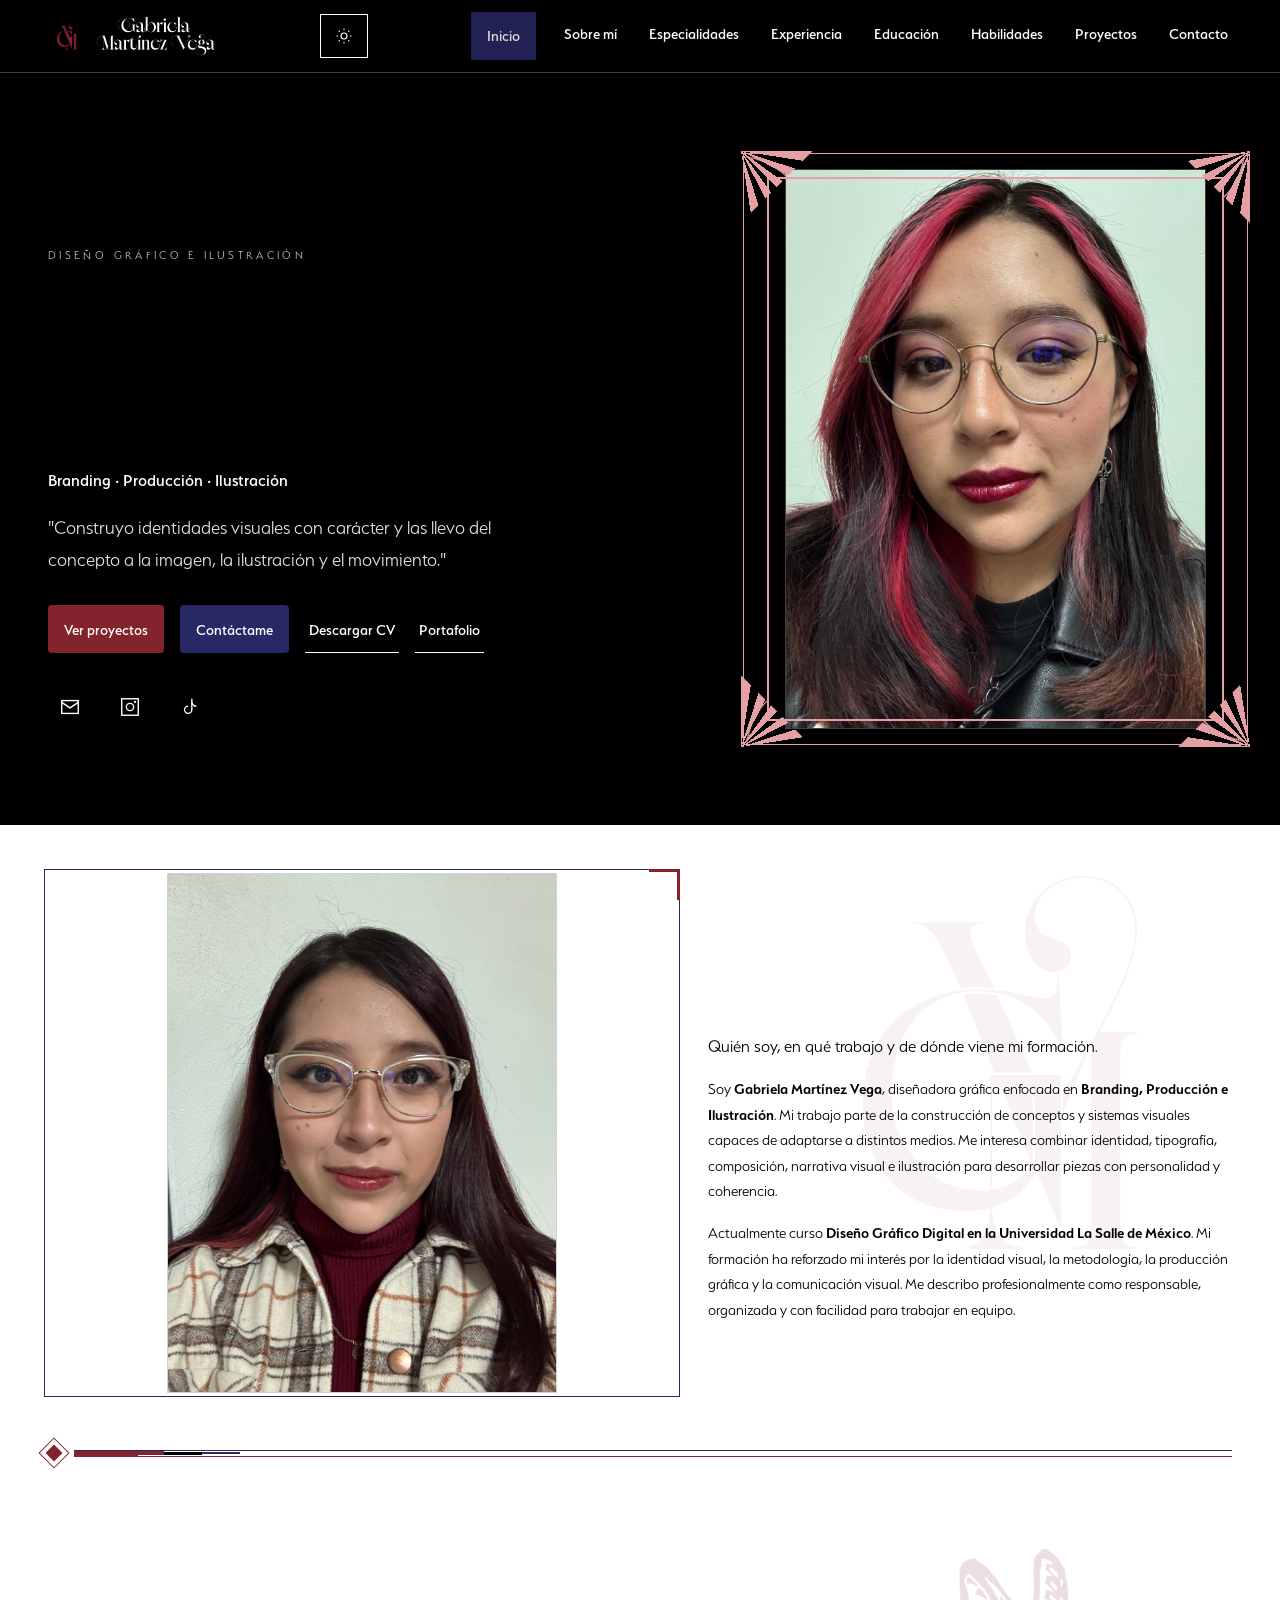
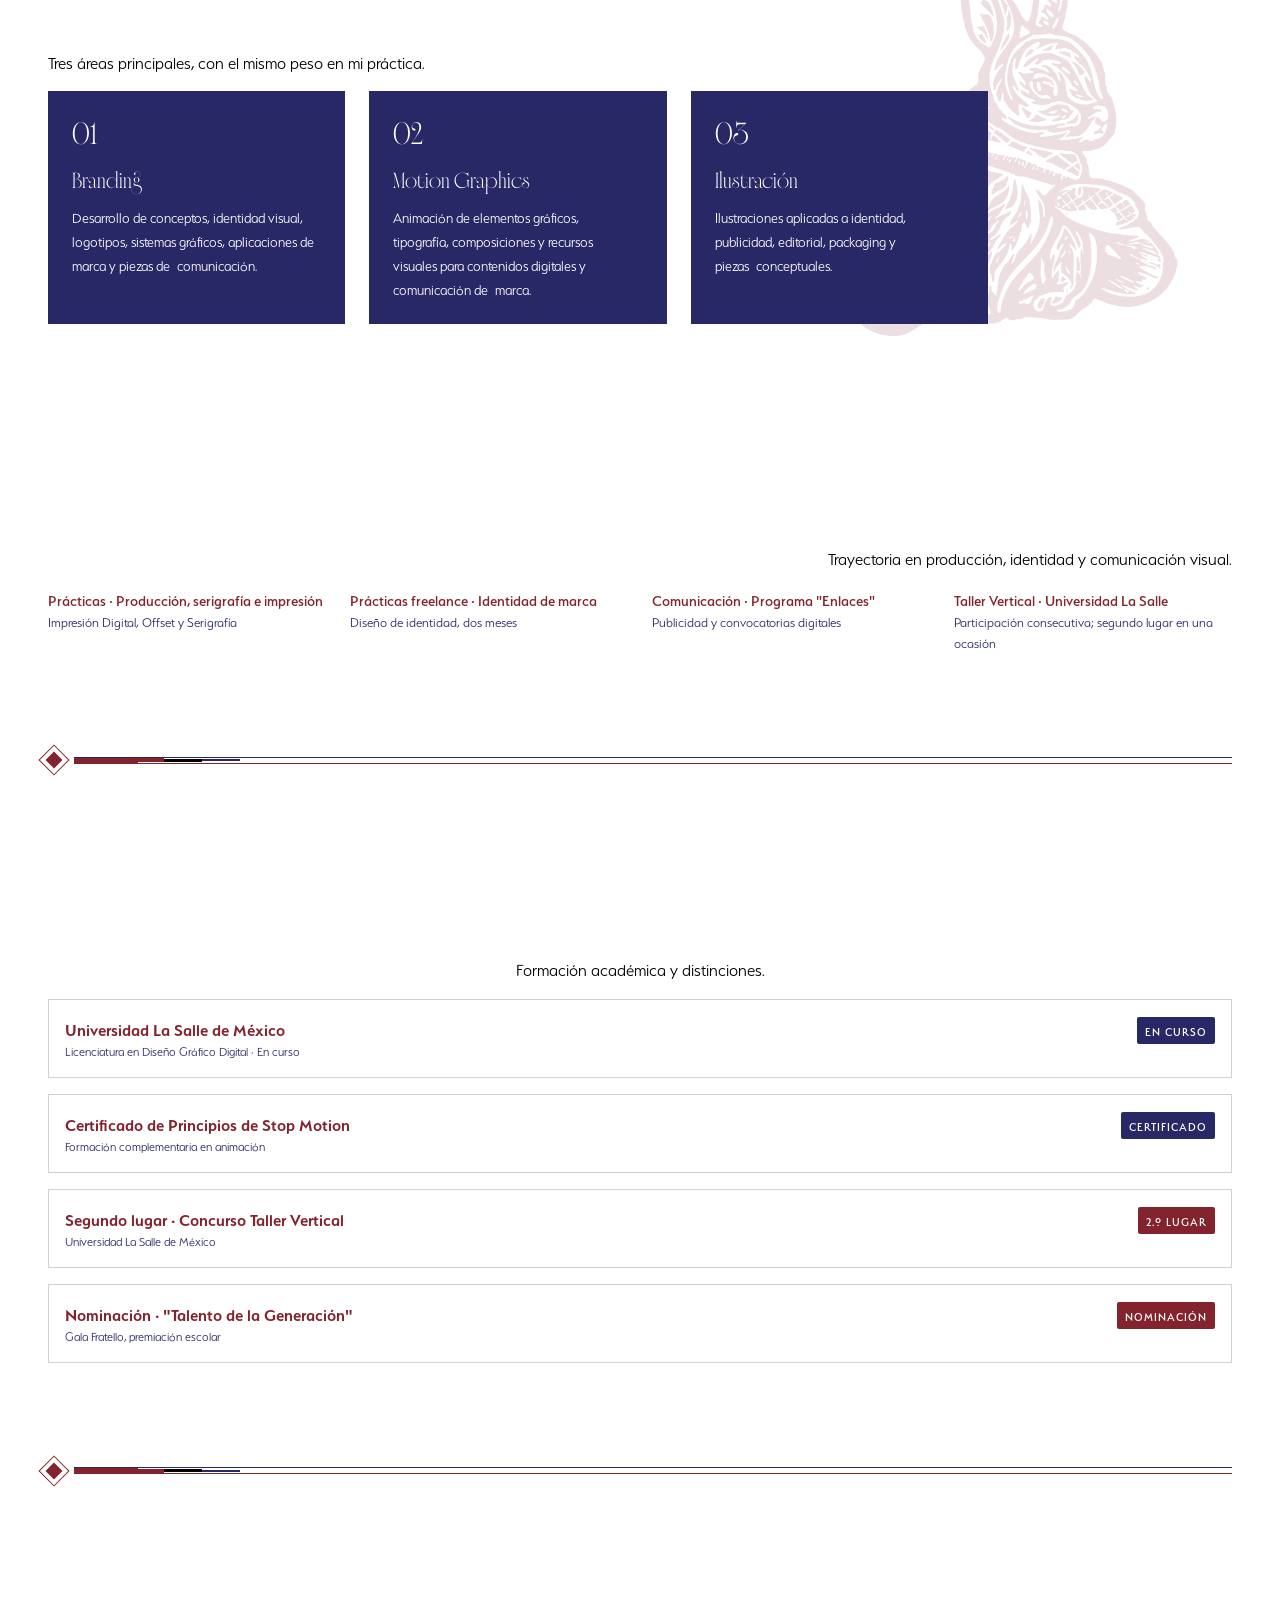
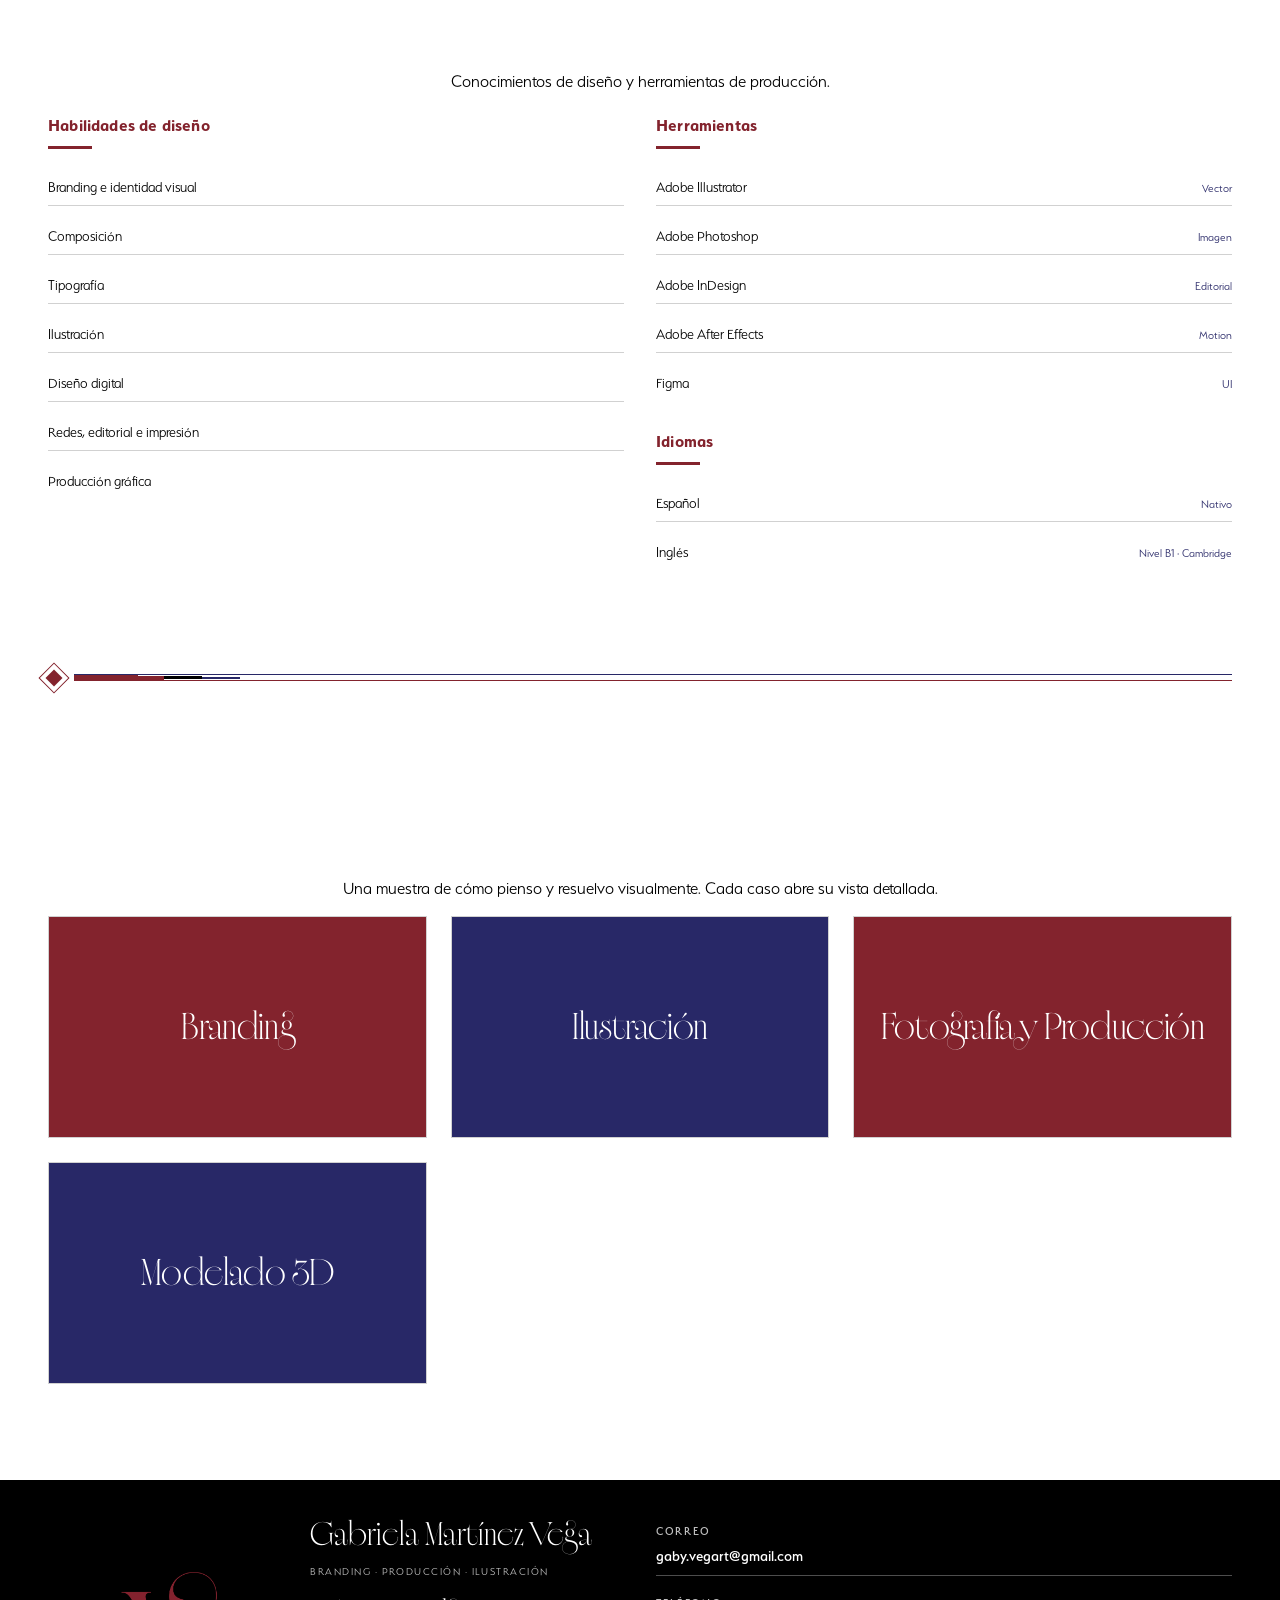
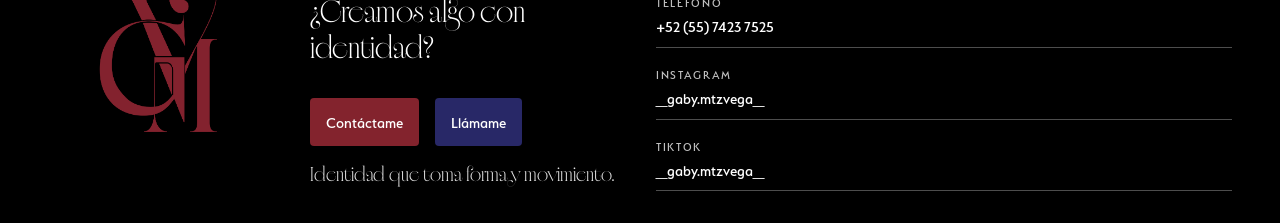
==== index.html @ c68932a1 "Actualizar CV: nuevas especialidades, divisores Art Deco, proyecto Coronel y fotos de producto" ====
<!DOCTYPE html>
<html lang="es" data-theme="light">
<head>
<meta charset="UTF-8">
<meta name="viewport" content="width=device-width, initial-scale=1.0">
<title>Gabriela Martínez Vega · Diseño Gráfico e Ilustración</title>
<meta name="description" content="CV y portafolio de Gabriela Martínez Vega, diseñadora gráfica en Branding, Producción e Ilustración. Identidades con carácter, del concepto al movimiento.">
<meta name="theme-color" content="#83232D">
<style>
/* ============================================================
   DESIGN TOKENS — derivados de DESIGN.md
   ============================================================ */
:root {
  /* colors */
  --color-primary: #83232D;
  --color-secondary: #282867;
  --color-neutral: #000000;
  --color-surface: #FFFFFF;
  --color-on-surface: #000000;
  --color-on-primary: #FFFFFF;
  --color-on-secondary: #FFFFFF;
  --color-on-neutral: #FFFFFF;

  /* tintes para texto sobre plano neutro (vista nocturna) */
  --color-primary-soft: var(--color-primary);
  --color-secondary-soft: var(--color-secondary);
  /* acento claro para el hero sobre plano negro */
  --color-hero-accent: #E3A1A6;

  /* typography */
  --font-display: 'CoFo Raffine', 'Times New Roman', serif;
  --font-body: 'Serenity', 'Helvetica Neue', sans-serif;

  /* rounded */
  --radius-none: 0px;
  --radius-sm: 2px;
  --radius-md: 4px;

  /* spacing */
  --space-base: 8px;
  --space-xs: 8px;
  --space-sm: 16px;
  --space-md: 24px;
  --space-lg: 32px;
  --space-xl: 48px;
  --space-2xl: 64px;
  --space-3xl: 96px;
  --space-4xl: 128px;
  --space-margin-mobile: 16px;
  --space-margin-tablet: 32px;
  --space-margin-desktop: 48px;
  --space-max-width: 1440px;
  --space-touch-target: 44px;

  /* elevation (solo interactivos) */
  --shadow-low: 0 1px 2px rgba(0, 0, 0, 0.08);
  --shadow-hover: 0 4px 8px rgba(0, 0, 0, 0.10);

  /* formas */
  --border-thin: 1px solid rgba(0, 0, 0, 0.18);
  --border-thin-on-dark: 1px solid rgba(255, 255, 255, 0.25);

  color-scheme: light;
}

/* ============================================================
   VISTA NOCTURNA / DE DÍA
   ============================================================ */
[data-theme="dark"] {
  color-scheme: dark;
  --color-surface: #0A0A0A;
  --color-on-surface: #FFFFFF;
  --color-neutral: #000000;
  --color-on-neutral: #FFFFFF;
  --border-thin: 1px solid rgba(255, 255, 255, 0.22);
  --border-thin-on-dark: 1px solid rgba(255, 255, 255, 0.35);
  --shadow-low: 0 1px 2px rgba(0, 0, 0, 0.55);
  --shadow-hover: 0 4px 8px rgba(0, 0, 0, 0.65);
  --color-primary-soft: #E0A0A7;
  --color-secondary-soft: #A6AAE8;
}

/* legibilidad de acentos sobre el plano neutro en vista nocturna */
[data-theme="dark"] .section-num,
[data-theme="dark"] .token-accent,
[data-theme="dark"] .btn-ghost,
[data-theme="dark"] .tag--red,
[data-theme="dark"] .card-num { color: var(--color-primary-soft); }
[data-theme="dark"] .card-meta,
[data-theme="dark"] .card-phrase,
[data-theme="dark"] .tag--blue,
[data-theme="dark"] .skill-note,
[data-theme="dark"] .bp-range { color: var(--color-secondary-soft); }
[data-theme="dark"] .main-nav a { color: var(--color-secondary-soft); }
[data-theme="dark"] .main-nav a:hover { color: var(--color-primary-soft); }
[data-theme="dark"] .main-nav a.is-active { color: var(--color-on-primary); background: var(--color-primary); opacity: 0.85; border-bottom-color: transparent; }
[data-theme="dark"] .main-nav a.is-active:hover { color: var(--color-on-primary); opacity: 1; }
[data-theme="dark"] .text-link { color: var(--color-secondary-soft); }
[data-theme="dark"] .text-link:hover { color: var(--color-primary-soft); }
[data-theme="dark"] .theme-toggle:hover { border-color: var(--color-primary-soft); color: var(--color-primary-soft); }

/* ============================================================
   FONT-FACE — fuentes locales del proyecto
   ============================================================ */
@font-face {
  font-family: 'CoFo Raffine';
  src: url('fonts/raffine/CoFo-Raffine-Thin.woff2') format('woff2');
  font-weight: 100; font-style: normal; font-display: swap;
}
@font-face {
  font-family: 'CoFo Raffine';
  src: url('fonts/raffine/CoFo-Raffine-Light.woff2') format('woff2');
  font-weight: 300; font-style: normal; font-display: swap;
}
@font-face {
  font-family: 'CoFo Raffine';
  src: url('fonts/raffine/CoFo-Raffine-Regular.woff2') format('woff2');
  font-weight: 400; font-style: normal; font-display: swap;
}
@font-face {
  font-family: 'CoFo Raffine';
  src: url('fonts/raffine/CoFo-Raffine-Medium.woff2') format('woff2');
  font-weight: 500; font-style: normal; font-display: swap;
}
@font-face {
  font-family: 'CoFo Raffine';
  src: url('fonts/raffine/CoFo-Raffine-Bold.woff2') format('woff2');
  font-weight: 700; font-style: normal; font-display: swap;
}
@font-face {
  font-family: 'Serenity';
  src: url('fonts/serenity/Serenity-Thin.woff2') format('woff2');
  font-weight: 100; font-style: normal; font-display: swap;
}
@font-face {
  font-family: 'Serenity';
  src: url('fonts/serenity/Serenity-Light.woff2') format('woff2');
  font-weight: 300; font-style: normal; font-display: swap;
}
@font-face {
  font-family: 'Serenity';
  src: url('fonts/serenity/Serenity-Light.woff2') format('woff2');
  font-weight: 400; font-style: normal; font-display: swap;
}
@font-face {
  font-family: 'Serenity';
  src: url('fonts/serenity/Serenity-Medium.woff2') format('woff2');
  font-weight: 500; font-style: normal; font-display: swap;
}
@font-face {
  font-family: 'Serenity';
  src: url('fonts/serenity/Serenity-DemiBold.woff2') format('woff2');
  font-weight: 600; font-style: normal; font-display: swap;
}
@font-face {
  font-family: 'Serenity';
  src: url('fonts/serenity/Serenity-Bold.woff2') format('woff2');
  font-weight: 700; font-style: normal; font-display: swap;
}
@font-face {
  font-family: 'Serenity';
  src: url('fonts/serenity/Serenity-Heavy.woff2') format('woff2');
  font-weight: 900; font-style: normal; font-display: swap;
}

/* ============================================================
   BASE — mobile-first (body-md)
   ============================================================ */
* { box-sizing: border-box; }
html { scroll-behavior: smooth; }
body {
  margin: 0;
  background: var(--color-surface);
  color: var(--color-on-surface);
  font-family: var(--font-body);
  font-size: 16px;
  line-height: 1.6;
  -webkit-font-smoothing: antialiased;
}
img, video { max-width: 100%; display: block; }
a { color: var(--color-secondary); }
a:hover { color: var(--color-primary); }
h1, h2, h3, h4, p, ul { margin: 0; }
ul { padding: 0; list-style: none; }
:focus-visible {
  outline: 2px solid var(--color-primary);
  outline-offset: 2px;
}
.skip-link {
  position: absolute; left: -9999px; top: 0; z-index: 200;
  background: var(--color-primary); color: var(--color-on-primary);
  padding: 12px 20px; font-weight: 500; text-decoration: none;
}
.skip-link:focus { left: 16px; top: 16px; }
.container {
  max-width: var(--space-max-width);
  margin: 0 auto;
  padding-left: var(--space-margin-mobile);
  padding-right: var(--space-margin-mobile);
}

/* tipografía por tokens */
.t-display {
  font-family: var(--font-display);
  font-size: clamp(44px, 12vw, 88px);
  font-weight: 400;
  line-height: 0.95;
  letter-spacing: -0.01em;
}
.t-h1 {
  font-family: var(--font-display);
  font-size: clamp(34px, 8vw, 56px);
  font-weight: 400;
  line-height: 1;
  letter-spacing: -0.01em;
}
.t-h2 {
  font-family: var(--font-display);
  font-size: clamp(28px, 6vw, 36px);
  font-weight: 400;
  line-height: 1.1;
}
.t-h3 {
  font-family: var(--font-display);
  font-size: 24px;
  font-weight: 400;
  line-height: 1.2;
}
.t-body { font-size: 16px; line-height: 1.6; }
.t-caption {
  font-size: 12px;
  line-height: 1.4;
  color: var(--color-secondary);
}

/* ============================================================
   BOTONES — tokens components
   ============================================================ */
.btn {
  display: inline-block;
  min-height: var(--space-touch-target);
  padding: 14px 16px;
  font-family: var(--font-body);
  font-size: 16px;
  font-weight: 500;
  line-height: 1.2;
  text-decoration: none;
  border: none;
  cursor: pointer;
  transition: background-color 0.18s ease, color 0.18s ease, transform 0.18s ease;
}
.btn-primary {
  background: var(--color-primary); color: var(--color-on-primary);
  border-radius: var(--radius-md);
}
.btn-primary:hover { background: var(--color-surface); color: var(--color-primary); transform: translateY(2px); }
.btn-secondary {
  background: var(--color-secondary); color: var(--color-on-secondary);
  border-radius: var(--radius-md);
}
.btn-secondary:hover { background: var(--color-surface); color: var(--color-secondary); transform: translateY(2px); }
.btn-ghost {
  background: transparent; color: var(--color-on-neutral);
  border-bottom: 1px solid currentColor;
  border-radius: var(--radius-none);
  padding: 14px 4px;
}
.btn-ghost:hover { color: var(--color-primary-soft); }

/* ============================================================
   HEADER — navegación fija + hamburguesa
   ============================================================ */
.site-header {
  position: sticky;
  top: 0;
  z-index: 100;
  background: var(--color-neutral);
  border-bottom: var(--border-thin-on-dark);
}
.header-inner {
  display: flex;
  align-items: center;
  justify-content: space-between;
  gap: var(--space-sm);
  min-height: 72px;
  flex-wrap: wrap;
}
.brand {
  display: flex;
  align-items: center;
  gap: var(--space-xs);
  text-decoration: none;
  color: var(--color-on-neutral);
  animation: brand-float 6s ease-in-out infinite;
}
.brand img:not(.brand-name) { width: 40px; height: 40px; object-fit: contain; }
.brand .brand-name { width: auto; height: 40px; object-fit: contain; }
@keyframes brand-float {
  0%, 100% { transform: translateY(0); }
  50% { transform: translateY(-3px); }
}

.theme-toggle {
  display: inline-flex;
  align-items: center;
  gap: 8px;
  background: transparent;
  color: var(--color-on-neutral);
  border: 1px solid var(--color-on-neutral);
  min-height: var(--space-touch-target);
  padding: 8px 14px;
  font-family: var(--font-body);
  font-size: 14px;
  font-weight: 500;
  cursor: pointer;
  border-radius: var(--radius-none);
}
.theme-toggle:hover { border-color: var(--color-primary-soft); color: var(--color-primary-soft); }
.theme-toggle svg { width: 18px; height: 18px; }
[data-theme="light"] .theme-toggle .icon-moon,
[data-theme="dark"] .theme-toggle .icon-sun { display: none; }

.nav-toggle {
  display: inline-flex;
  align-items: center;
  gap: 8px;
  background: transparent;
  color: var(--color-on-neutral);
  border: 1px solid var(--color-on-neutral);
  min-height: var(--space-touch-target);
  padding: 8px 14px;
  font-family: var(--font-body);
  font-size: 14px;
  font-weight: 500;
  cursor: pointer;
}
.nav-toggle:hover { border-color: var(--color-primary-soft); color: var(--color-primary-soft); }
.nav-toggle svg { width: 20px; height: 20px; }

.main-nav {
  width: 100%;
  max-height: 0;
  overflow: hidden;
  transition: max-height 0.3s ease;
}
.main-nav.is-open { max-height: 480px; }
.main-nav ul { display: flex; flex-direction: column; gap: 4px; padding: var(--space-xs) 0 var(--space-sm); }
.main-nav a {
  display: block;
  padding: 10px 0;
  color: var(--color-on-neutral);
  font-size: 16px;
  font-weight: 500;
  text-decoration: none;
  border-bottom: 2px solid transparent;
}
.main-nav a:hover { color: var(--color-primary-soft); }
.main-nav a.is-active:hover { color: var(--color-on-secondary); opacity: 1; }
.main-nav a.is-active {
  color: var(--color-on-secondary);
  background: var(--color-secondary);
  opacity: 0.85;
  border-bottom-color: transparent;
  padding: 10px 16px;
}

@media (min-width: 1180px) {
  .nav-toggle { display: none; }
  .main-nav { width: auto; max-height: none; overflow: visible; }
  .main-nav ul { flex-direction: row; gap: var(--space-md); padding: 0; }
  .main-nav a { padding: var(--space-xs) 4px; }
}

/* ============================================================
   HERO — inicio (band-neutral)
   ============================================================ */
.hero {
  background: var(--color-neutral);
  color: var(--color-on-neutral);
  padding-top: var(--space-2xl);
  padding-bottom: var(--space-2xl);
  overflow: hidden;
  position: relative;
}
.hero::after {
  content: "";
  position: absolute;
  inset: 0;
  background-image: url('logo/mono_rojo.png');
  background-size: 46%;
  background-repeat: no-repeat;
  background-position: right -6% bottom -10%;
  opacity: 0.16;
  pointer-events: none;
}
.hero-inner {
  display: grid;
  grid-template-columns: 1fr;
  gap: var(--space-xl);
  align-items: end;
  position: relative;
  z-index: 1;
}
.hero-kicker {
  font-size: 12px;
  letter-spacing: 0.28em;
  text-transform: uppercase;
  color: var(--color-on-neutral);
  opacity: 0.75;
  margin-bottom: var(--space-sm);
}
.hero-name {
  font-family: var(--font-display);
  font-size: clamp(44px, 11vw, 92px);
  font-weight: 400;
  line-height: 0.92;
  letter-spacing: -0.01em;
  margin-bottom: var(--space-sm);
}
.hero-name .hero-word {
  display: inline-block;
  opacity: 0;
  transform: translateY(0.5em) scale(0.96);
  animation: word-cycle 6.5s ease-in-out infinite;
}
.hero-name .hero-word:nth-child(1) { animation-delay: 0s; }
.hero-name .hero-word:nth-child(2) { animation-delay: 0.7s; }
.hero-name .hero-word:nth-child(3) { animation-delay: 1.4s; }
.hero-name em { font-style: italic; color: var(--color-hero-accent); }
@keyframes word-cycle {
  0%   { opacity: 0; transform: translateY(0.5em) scale(0.96); }
  14%  { opacity: 1; transform: translateY(0) scale(1); }
  70%  { opacity: 1; transform: translateY(0); }
  84%  { opacity: 0; transform: translateY(-0.18em); }
  100% { opacity: 0; transform: translateY(-0.18em); }
}
.hero-role {
  font-family: var(--font-body);
  font-size: 18px;
  font-weight: 500;
  color: var(--color-on-neutral);
  margin-bottom: var(--space-sm);
}
.hero-value {
  font-size: 20px;
  line-height: 1.6;
  max-width: 46ch;
  opacity: 0.88;
  margin-bottom: var(--space-lg);
}
.hero-cta {
  display: flex;
  flex-wrap: wrap;
  gap: var(--space-sm);
  align-items: center;
}
.hero-social {
  display: flex;
  gap: var(--space-sm);
  margin-top: var(--space-lg);
}
.hero-social a {
  color: var(--color-on-neutral);
  display: inline-flex;
  align-items: center;
  justify-content: center;
  min-height: var(--space-touch-target);
  min-width: var(--space-touch-target);
}
.hero-social a:hover { color: var(--color-primary-soft); }
.hero-social svg { width: 22px; height: 22px; }

.hero-photo {
  margin: 0;
  position: relative;
  align-self: center;
  animation: hero-float 6s ease-in-out infinite;
}
.hero-photo::before {
  content: "";
  position: absolute;
  inset: var(--space-xs);
  border: 2px solid var(--color-hero-accent);
  z-index: 3;
  pointer-events: none;
}
.hero-photo::after {
  content: "";
  position: absolute;
  inset: calc(var(--space-sm) * -1);
  border: 1px solid var(--color-hero-accent);
  animation: hero-frame-breathe 4s ease-in-out infinite;
  z-index: 1;
  pointer-events: none;
}
.hero-photo img {
  width: auto;
  max-width: 100%;
  max-height: 480px;
  height: auto;
  object-fit: contain;
  display: block;
  margin-inline: auto;
  border: var(--border-thin-on-dark);
  position: relative;
  z-index: 2;
}

/* ornamento de esquinas: abanico solar (Art Deco) + curva fluida (Art Nouveau) */
.hero-frame {
  position: absolute;
  width: 72px;
  height: 72px;
  z-index: 4;
  pointer-events: none;
}
.hero-frame--tl { top: -18px; left: -18px; clip-path: polygon(0 0, 100% 0, 0 100%); background: radial-gradient(circle at 0 0, var(--color-hero-accent) 0 2.5px, transparent 3px); }
.hero-frame--tr { top: -18px; right: -18px; clip-path: polygon(100% 0, 0 0, 100% 100%); background: radial-gradient(circle at 100% 0, var(--color-hero-accent) 0 2.5px, transparent 3px); }
.hero-frame--bl { bottom: -18px; left: -18px; clip-path: polygon(0 100%, 0 0, 100% 100%); background: radial-gradient(circle at 0 100%, var(--color-hero-accent) 0 2.5px, transparent 3px); }
.hero-frame--br { bottom: -18px; right: -18px; clip-path: polygon(100% 100%, 100% 0, 0 100%); background: radial-gradient(circle at 100% 100%, var(--color-hero-accent) 0 2.5px, transparent 3px); }
.hero-frame::before {
  content: "";
  position: absolute;
  inset: 0;
  animation: hero-sunspin 16s linear infinite;
}
.hero-frame--tl::before { background: repeating-conic-gradient(from 90deg at 0 0, var(--color-hero-accent) 0deg 9deg, transparent 9deg 18deg); transform-origin: 0 0; }
.hero-frame--tr::before { background: repeating-conic-gradient(from 180deg at 100% 0, var(--color-hero-accent) 0deg 9deg, transparent 9deg 18deg); transform-origin: 100% 0; }
.hero-frame--bl::before { background: repeating-conic-gradient(from 0deg at 0 100%, var(--color-hero-accent) 0deg 9deg, transparent 9deg 18deg); transform-origin: 0 100%; }
.hero-frame--br::before { background: repeating-conic-gradient(from 270deg at 100% 100%, var(--color-hero-accent) 0deg 9deg, transparent 9deg 18deg); transform-origin: 100% 100%; }
.hero-frame::after {
  content: "";
  position: absolute;
  inset: 0;
  background: url("data:image/svg+xml,%3Csvg%20xmlns%3D%27http%3A//www.w3.org/2000/svg%27%20width%3D%2772%27%20height%3D%2772%27%20viewBox%3D%270%200%2072%2072%27%20fill%3D%27none%27%3E%3Cpath%20d%3D%27M6%206%20C26%209%2C%2056%2024%2C%2054%2048%20C53%2062%2C%2041%2070%2C%2031%2063%20C24%2058%2C%2025%2047%2C%2035%2042%20C42%2038%2C%2050%2042%2C%2050%2051%27%20stroke%3D%27%23E3A1A6%27%20stroke-width%3D%271.5%27%20stroke-linecap%3D%27round%27/%3E%3C/svg%3E") 0 0 / 72px 72px no-repeat;
  opacity: 0.85;
}
.hero-frame--tr::after { transform: rotate(90deg); }
.hero-frame--bl::after { transform: rotate(-90deg); }
.hero-frame--br::after { transform: rotate(180deg); }

@keyframes hero-float {
  0%, 100% { transform: translateY(0); }
  50% { transform: translateY(-8px); }
}
@keyframes hero-frame-breathe {
  0%, 100% { opacity: 0.35; }
  50% { opacity: 0.9; }
}
@keyframes hero-sunspin {
  to { transform: rotate(360deg); }
}

/* ============================================================
   SECCIONES
   ============================================================ */
.section {
  padding-top: var(--space-2xl);
  padding-bottom: var(--space-2xl);
}
/* divisores animados entre secciones — Art Deco */
.section-divider {
  --sd-inset: var(--space-margin-mobile);
  position: relative;
  height: 24px;
}
.sd-line,
.sd-med,
.sd-med--2,
.sd-med--3,
.sd-accent,
.sd-diamond {
  position: absolute;
}
.sd-line {
  left: calc(var(--sd-inset) + 26px);
  right: var(--sd-inset);
  top: calc(50% - 3.5px);
  height: 1px;
  background: var(--color-secondary);
  transform-origin: left center;
  animation: sd-draw 1s ease-out backwards, sd-show 1s ease-out backwards;
}
.sd-line::after {
  content: "";
  position: absolute;
  left: 0;
  right: 0;
  top: 6px;
  height: 1px;
  background: var(--color-primary);
}
.sd-diamond {
  left: var(--sd-inset);
  top: 50%;
  width: 12px;
  height: 12px;
  margin-top: -6px;
  background: var(--color-primary);
  transform: rotate(45deg);
  animation: sd-pop 0.4s ease-out 1.75s backwards;
}
.sd-diamond::before {
  content: "";
  position: absolute;
  inset: -5px;
  border: 1.5px solid var(--color-primary);
}
.sd-accent {
  left: calc(var(--sd-inset) + 26px);
  width: clamp(36px, 5vw, 64px);
  top: calc(50% - 3px);
  height: 6px;
  background: var(--color-primary);
  transform-origin: left center;
  animation: sd-draw 0.4s ease-out 1.35s backwards, sd-show 0.4s ease-out 1.35s backwards;
}
.sd-med {
  left: calc(var(--sd-inset) + 26px);
  width: clamp(110px, 13vw, 170px);
  top: calc(50% - 1px);
  height: 2px;
  background: var(--color-secondary);
  transform-origin: left center;
  animation: sd-draw 0.45s ease-out 0.9s backwards, sd-show 0.45s ease-out 0.9s backwards;
}
.sd-med--2 {
  width: clamp(84px, 10vw, 132px);
  height: 3px;
  top: calc(50% - 1.5px);
  background: var(--color-on-surface);
  animation-delay: 1.05s, 1.05s;
}
.sd-med--3 {
  width: clamp(58px, 7vw, 96px);
  height: 4px;
  top: calc(50% - 2px);
  background: var(--color-primary);
  animation-delay: 1.2s, 1.2s;
}
[data-theme="dark"] .sd-line,
[data-theme="dark"] .sd-med { background: var(--color-secondary-soft); }
@keyframes sd-draw {
  from { transform: scaleX(0); }
  to { transform: scaleX(1); }
}
@keyframes sd-show {
  from { opacity: 0; }
}
@keyframes sd-pop {
  from { opacity: 0; transform: rotate(45deg) scale(0); }
  to { opacity: 1; transform: rotate(45deg) scale(1); }
}
@media (min-width: 600px) {
  .section-divider { --sd-inset: var(--space-margin-tablet); }
}
@media (min-width: 1180px) {
  .section-divider { --sd-inset: var(--space-margin-desktop); }
}
.section-head {
  display: grid;
  grid-template-columns: 1fr;
  gap: var(--space-xs);
  margin-bottom: var(--space-xl);
}
.section-num {
  font-family: var(--font-display);
  font-size: 32px;
  line-height: 1;
  color: var(--color-primary);
}
.section-intro {
  max-width: 60ch;
  margin-top: var(--space-xs);
}

/* ============================================================
   SOBRE MÍ
   ============================================================ */
#sobre-mi.section {
  position: relative;
  overflow: hidden;
  padding-top: var(--space-xl);
  padding-bottom: var(--space-xl);
}
#sobre-mi::after {
  content: "";
  position: absolute;
  inset: 0;
  background-image: url('logo/mono_rojo.png');
  background-size: 42%;
  background-repeat: no-repeat;
  background-position: 100% 15%;
  opacity: 0.06;
  pointer-events: none;
  z-index: 0;
}
#sobre-mi .container {
  position: relative;
  z-index: 1;
}
#sobre-mi .section-head {
  grid-template-columns: 1fr;
  gap: var(--space-sm);
  align-items: start;
  margin-bottom: var(--space-sm);
}
#sobre-mi .section-head .t-h2 {
  font-size: clamp(40px, 7vw, 56px);
}
#sobre-mi .section-head .section-intro {
  font-size: 18px;
  margin-top: var(--space-xs);
}
#sobre-mi .t-h2 .hero-word {
  display: inline-block;
  opacity: 0;
  transform: translateY(0.5em) scale(0.96);
  animation: word-cycle 6.5s ease-in-out infinite;
}
#sobre-mi .t-h2 .hero-word:nth-child(1) { animation-delay: 0s; }
#sobre-mi .t-h2 .hero-word:nth-child(2) { animation-delay: 0.7s; }
.sobre-grid {
  display: grid;
  grid-template-columns: 1fr;
  gap: var(--space-lg);
  align-items: center;
}
.sobre-text p + p { margin-top: var(--space-sm); }
.sobre-text strong { font-weight: 600; }
.sobre-photo {
  margin: 0;
  position: relative;
  order: -1;
}
.sobre-photo::before {
  content: "";
  position: absolute;
  inset: -4px;
  border: 1px solid var(--color-secondary-soft);
  z-index: 0;
  animation: sobre-frame-in 1.1s ease-out both;
}
.sobre-photo::after {
  content: "";
  position: absolute;
  top: -4px;
  right: -4px;
  width: 28px;
  height: 28px;
  border-top: 3px solid var(--color-primary);
  border-right: 3px solid var(--color-primary);
  animation: sobre-frame-in 1.1s ease-out both;
}
.sobre-photo img {
  width: auto;
  max-width: 100%;
  max-height: 520px;
  height: auto;
  object-fit: contain;
  display: block;
  margin-inline: auto;
  border: var(--border-thin);
  position: relative;
  z-index: 1;
  animation: sobre-photo-in 0.9s ease-out both;
}
@keyframes sobre-frame-in {
  from { opacity: 0; transform: scale(0.96); }
  to { opacity: 1; transform: scale(1); }
}
@keyframes sobre-photo-in {
  from { opacity: 0; transform: translateY(14px); }
  to { opacity: 1; transform: translateY(0); }
}

/* ============================================================
   ESPECIALIDADES
   ============================================================ */
#especialidades.section {
  position: relative;
  overflow: hidden;
}
#especialidades::after {
  content: "";
  position: absolute;
  inset: 0;
  background-image: url('img/conejo_rojo.png');
  background-size: min(40%, 380px) auto;
  background-repeat: no-repeat;
  background-position: 100% 50%;
  opacity: 0.14;
  pointer-events: none;
  z-index: 0;
}
[data-theme="dark"] #especialidades::after { background-image: url('img/conejo_blanco.png'); opacity: 0.12; }
@media (min-width: 600px) {
  #especialidades::after { background-size: auto 78%; }
}
#especialidades .container {
  position: relative;
  z-index: 1;
}
#especialidades .esp-head {
  grid-template-columns: 1fr;
  gap: var(--space-sm);
  align-items: start;
  margin-bottom: var(--space-sm);
}
.esp-head .t-h2 {
  font-size: clamp(40px, 7vw, 56px);
}
.esp-head .section-intro {
  font-size: 18px;
  margin-top: var(--space-xs);
}
.esp-head .hero-word {
  display: inline-block;
  opacity: 0;
  transform: translateY(0.5em) scale(0.96);
  animation: word-cycle 6.5s ease-in-out infinite;
  animation-delay: 0s;
}
.especialidades-grid {
  display: grid;
  grid-template-columns: 1fr;
  gap: var(--space-md);
  max-width: 940px;
}
.especialidad-card {
  border: none;
  background: var(--color-secondary);
  color: var(--color-on-secondary);
  padding: var(--space-md);
  transition: transform 0.18s ease, box-shadow 0.18s ease;
}
.especialidad-card:hover {
  transform: translateY(-4px);
  box-shadow: var(--shadow-hover);
}
.especialidad-card .card-num {
  font-family: var(--font-display);
  font-size: 36px;
  line-height: 1;
  color: var(--color-on-secondary);
  margin-bottom: var(--space-sm);
}
.especialidad-card h3 { color: var(--color-on-secondary); margin-bottom: var(--space-xs); }
.especialidad-card p { font-size: 15px; color: var(--color-on-secondary); text-wrap: pretty; }
[data-theme="dark"] .especialidad-card,
[data-theme="dark"] .especialidad-card h3,
[data-theme="dark"] .especialidad-card p { color: var(--color-on-primary); }
[data-theme="dark"] .especialidad-card { background: var(--color-primary); }
[data-theme="dark"] .especialidad-card .card-num { color: var(--color-on-primary); }

/* ============================================================
   EXPERIENCIA / EDUCACIÓN
   ============================================================ */
.experiencia-list {
  display: grid;
  grid-template-columns: 1fr;
  gap: var(--space-md);
}
.experiencia-item {
  display: grid;
  grid-template-columns: 1fr;
  gap: var(--space-xs);
}
.experiencia-item .exp-rol {
  font-size: 16px;
  font-weight: 500;
  line-height: 1.4;
  color: var(--color-primary);
}
[data-theme="dark"] .experiencia-item .exp-rol { color: var(--color-secondary-soft); }
.experiencia-item .exp-lugar {
  font-size: 14px;
  color: var(--color-secondary);
  line-height: 1.5;
}
[data-theme="dark"] .experiencia-item .exp-lugar { color: var(--color-secondary-soft); }
#experiencia.section {
  padding-top: var(--space-xl);
}
#experiencia .exp-head {
  grid-template-columns: 1fr;
  gap: var(--space-xs);
  align-items: start;
  margin-bottom: var(--space-sm);
  text-align: right;
}
#experiencia .exp-head .t-h2 {
  margin-top: 0;
  line-height: 1.05;
  font-size: clamp(40px, 7vw, 56px);
}
#experiencia .exp-head .section-intro {
  font-size: 18px;
  margin-top: var(--space-xs);
  margin-left: auto;
}
#experiencia .t-h2 .hero-word {
  display: inline-block;
  opacity: 0;
  transform: translateY(0.5em) scale(0.96);
  animation: word-cycle 6.5s ease-in-out infinite;
  animation-delay: 0s;
}
#educacion .edu-head,
#habilidades .hab-head {
  grid-template-columns: 1fr;
  gap: var(--space-sm);
  align-items: start;
  margin-bottom: var(--space-sm);
  text-align: center;
}
#educacion .edu-head .t-h2,
#habilidades .hab-head .t-h2 {
  font-size: clamp(40px, 7vw, 56px);
}
#educacion .edu-head .section-intro,
#habilidades .hab-head .section-intro {
  font-size: 18px;
  margin-top: var(--space-xs);
  margin-left: auto;
  margin-right: auto;
}
#educacion .edu-head .hero-word,
#habilidades .hab-head .hero-word {
  display: inline-block;
  opacity: 0;
  transform: translateY(0.5em) scale(0.96);
  animation: word-cycle 6.5s ease-in-out infinite;
}
#educacion .edu-head .hero-word:nth-child(1),
#habilidades .hab-head .hero-word:nth-child(1) { animation-delay: 0s; }
#educacion .edu-head .hero-word:nth-child(2),
#habilidades .hab-head .hero-word:nth-child(2) { animation-delay: 0.7s; }
#educacion .edu-head .hero-word:nth-child(3),
#habilidades .hab-head .hero-word:nth-child(3) { animation-delay: 1.4s; }
#proyectos .proy-head {
  grid-template-columns: 1fr;
  gap: var(--space-sm);
  align-items: start;
  margin-bottom: var(--space-sm);
  text-align: center;
}
#proyectos .proy-head .t-h2 {
  font-size: clamp(40px, 7vw, 56px);
}
#proyectos .proy-head .section-intro {
  font-size: 18px;
  margin-top: var(--space-xs);
  margin-left: auto;
  margin-right: auto;
}
#proyectos .proy-head .hero-word {
  display: inline-block;
  opacity: 0;
  transform: translateY(0.5em) scale(0.96);
  animation: word-cycle 6.5s ease-in-out infinite;
}
#proyectos .proy-head .hero-word:nth-child(1) { animation-delay: 0s; }
#proyectos .proy-head .hero-word:nth-child(2) { animation-delay: 0.7s; }

.educacion-list { display: grid; gap: var(--space-sm); }
.educacion-item {
  border: var(--border-thin);
  padding: var(--space-sm);
  display: flex;
  flex-wrap: wrap;
  gap: var(--space-xs);
  align-items: baseline;
  justify-content: space-between;
}
.educacion-item .edu-main { font-size: 18px; font-weight: 600; line-height: 1.35; color: var(--color-primary); }
[data-theme="dark"] .educacion-item .edu-main { color: var(--color-primary-soft); }
.educacion-item .edu-sub { font-size: 13px; color: var(--color-secondary); }
[data-theme="dark"] .educacion-item .edu-sub { color: var(--color-secondary-soft); }
.tags { display: flex; flex-wrap: wrap; gap: var(--space-xs); margin-top: var(--space-xs); }
.tag {
  font-size: 12px;
  font-weight: 500;
  letter-spacing: 0.08em;
  text-transform: uppercase;
  padding: 4px 8px;
  border-radius: var(--radius-sm);
}
.tag--red { background: var(--color-primary); color: var(--color-on-primary); }
.tag--blue { background: var(--color-secondary); color: var(--color-on-secondary); }

/* ============================================================
   HABILIDADES
   ============================================================ */
.habilidades-grid {
  display: grid;
  grid-template-columns: 1fr;
  gap: var(--space-lg);
}
.habilidades-col h3 {
  font-family: var(--font-body);
  font-size: 18px;
  font-weight: 700;
  letter-spacing: 0.01em;
  color: var(--color-primary);
  margin-bottom: var(--space-sm);
}
.habilidades-col h3::after {
  content: "";
  display: block;
  width: 44px;
  height: 3px;
  margin-top: var(--space-xs);
  background: var(--color-primary);
}
[data-theme="dark"] .habilidades-col h3 { color: var(--color-primary-soft); }
[data-theme="dark"] .habilidades-col h3::after { background: var(--color-primary-soft); }
.skill-list { display: grid; gap: var(--space-xs); }
.skill-item {
  display: flex;
  justify-content: space-between;
  align-items: baseline;
  gap: var(--space-sm);
  padding: var(--space-xs) 0;
  border-bottom: var(--border-thin);
  font-size: 15px;
}
.skill-item:last-child { border-bottom: none; }
.skill-note { font-size: 12px; color: var(--color-secondary); white-space: nowrap; }

/* ============================================================
   PROYECTOS
   ============================================================ */
.proyectos-grid {
  display: grid;
  grid-template-columns: 1fr;
  gap: var(--space-md);
}
.project-card {
  display: block;
  width: 100%;
  text-align: left;
  font-family: var(--font-body);
  background: var(--color-surface);
  color: var(--color-on-surface);
  border: var(--border-thin);
  border-radius: var(--radius-none);
  padding: 0;
  cursor: pointer;
  overflow: hidden;
  transition: box-shadow 0.18s ease, transform 0.18s ease;
}
.project-card:hover, .project-card:focus-visible {
  box-shadow: var(--shadow-hover);
  transform: translateY(-3px);
}
.project-card .pc-media {
  height: 220px;
  display: flex;
  align-items: center;
  justify-content: center;
  overflow: hidden;
  background: var(--color-secondary);
}
.project-card .pc-media.pc-red { background: var(--color-primary); }
.project-card .pc-area {
  font-family: var(--font-display);
  font-size: clamp(28px, 3.2vw, 42px);
  font-weight: 400;
  letter-spacing: -0.01em;
  color: var(--color-on-primary);
  text-align: center;
  text-wrap: balance;
  padding: 0 var(--space-xs);
}

/* ============================================================
   CONTACTO
   ============================================================ */
.contacto-band {
  background: var(--color-neutral);
  color: var(--color-on-neutral);
  padding: var(--space-md) var(--space-margin-mobile);
}
.contacto-inner {
  max-width: var(--space-max-width);
  margin: 0 auto;
  display: grid;
  grid-template-columns: 1fr;
  gap: var(--space-lg);
}
.contacto-main {
  display: flex;
  align-items: center;
  gap: var(--space-lg);
}
.contacto-mono {
  width: clamp(150px, 19vw, 230px);
  height: auto;
  object-fit: contain;
  display: block;
  flex-shrink: 0;
}
.contacto-info {
  display: flex;
  flex-direction: column;
  align-items: flex-start;
  gap: var(--space-xs);
}
.contacto-info .fb-name {
  font-family: var(--font-display);
  font-size: clamp(24px, 3vw, 36px);
  line-height: 1.05;
  margin: 0;
}
.contacto-info .fb-role {
  font-size: 11px;
  opacity: 0.75;
  letter-spacing: 0.14em;
  text-transform: uppercase;
  margin: 0;
}
.contacto-main h2 {
  max-width: none;
  margin-top: var(--space-xs);
}
.contacto-band .footer-phrase {
  font-size: clamp(18px, 2vw, 22px);
  opacity: 0.9;
  margin: var(--space-xs) 0 0;
  text-align: left;
}
@media (max-width: 599px) {
  .contacto-main { flex-direction: column; gap: var(--space-md); }
}
.contacto-inner h2 {
  font-family: var(--font-display);
  font-size: clamp(24px, 5vw, 34px);
  font-weight: 400;
  line-height: 1.05;
  letter-spacing: -0.01em;
  max-width: 16ch;
}
.contacto-list { display: grid; gap: var(--space-xs); }
.contacto-item {
  display: flex;
  flex-direction: column;
  gap: 2px;
  padding: var(--space-xs) 0;
  border-bottom: 1px solid rgba(255, 255, 255, 0.3);
}
.contacto-item .c-label {
  font-size: 12px;
  letter-spacing: 0.14em;
  text-transform: uppercase;
  opacity: 0.75;
}
.contacto-item a, .contacto-item span {
  font-size: 16px;
  font-weight: 500;
  color: var(--color-on-neutral);
  text-decoration: none;
  word-break: break-word;
}
.contacto-item a:hover { text-decoration: underline; color: var(--color-primary-soft); }
.contacto-cta {
  display: flex;
  flex-wrap: wrap;
  gap: var(--space-sm);
  margin-top: var(--space-md);
}

/* ============================================================
   FOOTER
   ============================================================ */
.site-footer {
  background: var(--color-neutral);
  color: var(--color-on-neutral);
  padding: var(--space-md) var(--space-margin-mobile);
}
.footer-inner {
  max-width: var(--space-max-width);
  margin: 0 auto;
  display: grid;
  grid-template-columns: 1fr;
  gap: var(--space-md);
}
.footer-brand { display: flex; align-items: center; gap: var(--space-sm); }
.footer-brand img { width: 56px; height: 56px; object-fit: contain; }
.footer-brand .fb-name {
  font-family: var(--font-display);
  font-size: 22px;
  line-height: 1.1;
}
.footer-brand .fb-role { font-size: 12px; opacity: 0.75; letter-spacing: 0.1em; text-transform: uppercase; }
.footer-contact { display: flex; flex-wrap: wrap; gap: var(--space-sm) var(--space-lg); font-size: 14px; }
.footer-contact a { color: var(--color-on-neutral); text-decoration: none; }
.footer-contact a:hover { text-decoration: underline; color: var(--color-primary-soft); }
.footer-phrase {
  font-family: var(--font-display);
  font-size: 24px;
  line-height: 1.2;
  opacity: 0.9;
}

/* ============================================================
   MODAL DE PROYECTO
   ============================================================ */
dialog {
  border: none;
  border-radius: var(--radius-none);
  background: var(--color-surface);
  color: var(--color-on-surface);
  padding: 0;
  width: min(92vw, 880px);
  max-height: 90vh;
  overflow: hidden;
  transform: translateZ(0);
}
dialog::backdrop { background: rgba(0, 0, 0, 0.72); }
dialog[open] { animation: modal-open 0.32s cubic-bezier(0.22, 0.9, 0.35, 1); }
.mf {
  position: absolute;
  pointer-events: none;
  z-index: 2;
}
.mf-outer {
  inset: 10px;
  border: 1px solid var(--color-secondary-soft);
}
.mf-inner {
  inset: 15px;
  border: 1px solid var(--color-primary);
  opacity: 0.55;
}
dialog[open] .mf-outer { animation: mf-in 0.45s ease-out 0.12s backwards; }
dialog[open] .mf-inner { animation: mf-in 0.45s ease-out 0.2s backwards; }
@keyframes modal-open {
  from { opacity: 0; transform: scale(0.98); }
  to { opacity: 1; transform: scale(1); }
}
@keyframes mf-in {
  from { opacity: 0; transform: scale(1.04); }
  to { opacity: 1; transform: scale(1); }
}
.modal-scroll { overflow-y: auto; max-height: 90vh; }
.modal-hero { position: relative; }
.modal-banner {
  height: 190px;
  display: flex;
  align-items: center;
  justify-content: center;
  background: var(--color-secondary);
}
.modal-banner.mb-red { background: var(--color-primary); }
.modal-banner span {
  font-family: var(--font-display);
  font-size: clamp(30px, 4vw, 46px);
  font-weight: 400;
  letter-spacing: -0.01em;
  color: var(--color-on-primary);
}
.modal-close {
  position: absolute;
  top: var(--space-sm);
  right: var(--space-sm);
  background: var(--color-neutral);
  color: var(--color-on-neutral);
  border: var(--border-thin-on-dark);
  min-height: var(--space-touch-target);
  min-width: var(--space-touch-target);
  cursor: pointer;
  font-size: 16px;
  display: flex;
  align-items: center;
  justify-content: center;
}
.modal-close:hover { background: var(--color-primary); border-color: var(--color-primary); }
.modal-body { padding: var(--space-md); }
.modal-cols { display: grid; grid-template-columns: 1fr; gap: var(--space-md); align-items: center; }
.modal-cols.sin-logo { grid-template-columns: 1fr; }
.modal-intro { font-size: 15px; line-height: 1.65; max-width: 660px; margin: 0 auto var(--space-sm); text-align: center; text-wrap: balance; }
.modal-logo-cap { margin-top: 8px; font-size: 13px; line-height: 1.5; text-align: center; }
.modal-gallery .mg-cap {
  margin: 0;
  display: flex;
  flex-direction: column;
  border: var(--border-thin);
  background: var(--color-surface-alt);
}
.modal-gallery .mg-cap img { height: 190px; border: none; background: transparent; }
.modal-gallery .mg-cap figcaption {
  padding: 10px 12px 12px;
  font-size: 12.5px;
  line-height: 1.5;
  border-top: var(--border-thin);
}
.modal-gallery .mg-cap figcaption strong {
  display: block;
  font-size: 11.5px;
  font-weight: 600;
  letter-spacing: 0.08em;
  text-transform: uppercase;
  color: var(--color-secondary);
  margin-bottom: 3px;
}
.modal-extra { margin-top: var(--space-lg); padding-top: var(--space-md); border-top: var(--border-thin); }
.modal-logo { margin: 0; padding: var(--space-sm); background: var(--color-surface-alt); display: flex; align-items: center; justify-content: center; }
.modal-logo img { width: 100%; max-height: 320px; object-fit: contain; }
.modal-logo.tall {
  align-self: stretch;
  padding: 0;
  background: transparent;
}
.modal-logo.tall img {
  width: 100%;
  height: min(72vh, 560px);
  max-height: none;
  object-fit: cover;
  object-position: center top;
}
@media (min-width: 600px) {
  .modal-logo.tall img { height: 100%; min-height: 420px; }
}
.modal-meta {
  font-size: 12px;
  letter-spacing: 0.12em;
  text-transform: uppercase;
  color: var(--color-secondary);
  margin-bottom: var(--space-xs);
}
.modal-body h3 {
  font-family: var(--font-display);
  font-size: clamp(28px, 6vw, 40px);
  font-weight: 400;
  line-height: 1.05;
  letter-spacing: -0.01em;
  margin-bottom: var(--space-sm);
}
.modal-block { margin-bottom: var(--space-md); }
.modal-block h4 {
  font-size: 14px;
  font-weight: 600;
  text-transform: uppercase;
  letter-spacing: 0.12em;
  color: var(--color-secondary);
  margin-bottom: 6px;
}
.modal-block p { font-size: 15px; line-height: 1.6; }
.modal-gallery {
  display: grid;
  grid-template-columns: repeat(auto-fit, minmax(190px, 1fr));
  align-items: stretch;
  gap: var(--space-xs);
  margin-top: var(--space-sm);
}
.modal-gallery img, .modal-gallery video {
  width: 100%;
  height: 220px;
  object-fit: contain;
  border: var(--border-thin);
  background: var(--color-surface-alt);
}

/* ============================================================
   LIGHTBOX CARRUSEL
   ============================================================ */
.lightbox {
  border: none;
  padding: 0;
  width: 100vw;
  max-width: 100vw;
  height: 100vh;
  max-height: 100vh;
  background: rgba(0, 0, 0, 0.93);
}
.lightbox::backdrop { background: rgba(0, 0, 0, 0.5); }
.lb-stage {
  margin: 0;
  position: absolute;
  inset: 0;
  display: flex;
  flex-direction: column;
  align-items: center;
  justify-content: center;
  gap: var(--space-xs);
  padding: clamp(56px, 8vh, 96px) clamp(64px, 9vw, 120px);
}
.lb-stage img {
  max-width: 100%;
  max-height: min(76vh, 900px);
  object-fit: contain;
  box-shadow: 0 24px 80px rgba(0, 0, 0, 0.55);
}
.lb-stage figcaption {
  color: #fff;
  font-size: 13px;
  line-height: 1.5;
  text-align: center;
  opacity: 0.85;
}
.lb-count {
  position: absolute;
  top: 18px;
  left: 50%;
  transform: translateX(-50%);
  color: #fff;
  font-size: 12px;
  letter-spacing: 0.14em;
  opacity: 0.75;
  margin: 0;
}
.lb-btn {
  position: absolute;
  z-index: 2;
  display: flex;
  align-items: center;
  justify-content: center;
  width: 46px;
  height: 46px;
  border-radius: 50%;
  border: 1px solid rgba(255, 255, 255, 0.55);
  background: rgba(0, 0, 0, 0.35);
  color: #fff;
  font-size: 26px;
  line-height: 1;
  cursor: pointer;
  transition: background 0.2s ease, transform 0.2s ease;
}
.lb-btn:hover { background: var(--color-primary); border-color: var(--color-primary); transform: scale(1.05); }
.lb-close { top: 16px; right: 16px; }
.lb-arrow { top: 50%; margin-top: -23px; }
.lb-prev { left: 14px; }
.lb-next { right: 14px; }
.modal-gallery img, .modal-logo img, .mg-cap img { cursor: zoom-in; }

/* ============================================================
   RESPONSIVE — 600px / 1180px / 1440px
   ============================================================ */
@media (min-width: 600px) {
  .modal-cols { grid-template-columns: 5fr 3fr; gap: var(--space-lg); }
  .container { padding-left: var(--space-margin-tablet); padding-right: var(--space-margin-tablet); }
  .especialidades-grid { grid-template-columns: repeat(3, 1fr); }
  .proyectos-grid { grid-template-columns: repeat(2, 1fr); }
  .sobre-grid { grid-template-columns: 6fr 5fr; }
  .habilidades-grid { grid-template-columns: 1fr 1fr; }
  .experiencia-list { grid-template-columns: 1fr 1fr; }
  .contacto-inner { grid-template-columns: 1fr 1fr; }
  .footer-inner { grid-template-columns: 1fr 1fr; }
}

@media (min-width: 1180px) {
  .container { padding-left: var(--space-margin-desktop); padding-right: var(--space-margin-desktop); }
  .section { padding-top: var(--space-3xl); padding-bottom: var(--space-3xl); }
  .section-head { grid-template-columns: 1fr 3fr; gap: var(--space-lg); align-items: start; }
  .experiencia-list { grid-template-columns: repeat(4, 1fr); }
  .section-num { font-size: 48px; }
  .hero { padding-top: var(--space-3xl); padding-bottom: var(--space-3xl); }
  .hero-inner { grid-template-columns: 7fr 5fr; }
  .hero-photo img { max-height: 560px; }
  .hero::after { background-size: 40%; background-position: right center; }
  .contacto-band { padding: var(--space-lg) var(--space-margin-desktop); }
  .site-footer { padding: var(--space-lg) var(--space-margin-desktop); }
  .proyectos-grid { grid-template-columns: repeat(3, 1fr); }
  .modal-body { padding: var(--space-lg); }
}

@media (min-width: 1440px) {
  .proyectos-grid { grid-template-columns: repeat(4, 1fr); }
}

@media (prefers-reduced-motion: reduce) {
  html { scroll-behavior: auto; }
  *, *::before, *::after { transition: none !important; animation: none !important; }
}
</style>
</head>
<body>

<a class="skip-link" href="#contenido">Saltar al contenido</a>

<!-- ============ HEADER ============ -->
<header class="site-header">
  <div class="container header-inner">
    <a class="brand" href="#inicio" aria-label="Gabriela Martínez Vega, inicio">
      <img src="logo/mono_rojo.png" alt="">
      <img class="brand-name" src="logo/nombre_blanco_crop.png" alt="Gabriela Martínez Vega">
    </a>
    <div style="display:flex;gap:8px;align-items:center;">
      <button class="nav-toggle" type="button" data-nav-toggle aria-expanded="false" aria-controls="menu-principal" aria-label="Abrir menú">
        <svg viewBox="0 0 24 24" fill="none" stroke="currentColor" stroke-width="1.5" aria-hidden="true"><path d="M4 6h16M4 12h16M4 18h16"/></svg>
        <span>Menú</span>
      </button>
      <button class="theme-toggle" type="button" data-theme-toggle aria-pressed="false" aria-label="Cambiar entre vista de día y vista nocturna">
        <svg class="icon-sun" viewBox="0 0 24 24" fill="none" stroke="currentColor" stroke-width="1.5" aria-hidden="true"><circle cx="12" cy="12" r="4"/><path d="M12 2v2M12 20v2M4.9 4.9l1.4 1.4M17.7 17.7l1.4 1.4M2 12h2M20 12h2M4.9 19.1l1.4-1.4M17.7 6.3l1.4-1.4"/></svg>
        <svg class="icon-moon" viewBox="0 0 24 24" fill="none" stroke="currentColor" stroke-width="1.5" aria-hidden="true"><path d="M21 12.8A9 9 0 1 1 11.2 3a7 7 0 0 0 9.8 9.8Z"/></svg>
      </button>
    </div>
    <nav class="main-nav" id="menu-principal" aria-label="Navegación principal">
      <ul>
        <li><a class="is-active" href="#inicio" aria-current="page">Inicio</a></li>
        <li><a href="#sobre-mi">Sobre mí</a></li>
        <li><a href="#especialidades">Especialidades</a></li>
        <li><a href="#experiencia">Experiencia</a></li>
        <li><a href="#educacion">Educación</a></li>
        <li><a href="#habilidades">Habilidades</a></li>
        <li><a href="#proyectos">Proyectos</a></li>
        <li><a href="#contacto">Contacto</a></li>
      </ul>
    </nav>
  </div>
</header>

<main id="contenido">

  <!-- ============ INICIO ============ -->
  <section id="inicio" class="hero" aria-labelledby="hero-name">
    <div class="container hero-inner">
      <div>
        <p class="hero-kicker">Diseño Gráfico e Ilustración</p>
        <h1 id="hero-name" class="hero-name">
          <span class="hero-word">Gabriela</span> <em class="hero-word">Martínez</em> <span class="hero-word">Vega</span>
        </h1>
        <p class="hero-role">Branding · Producción · Ilustración</p>
        <p class="hero-value">"Construyo identidades visuales con carácter y las llevo del concepto a la imagen, la ilustración y el movimiento."</p>
        <div class="hero-cta">
          <a class="btn btn-primary" href="#proyectos">Ver proyectos</a>
          <a class="btn btn-secondary" href="#contacto">Contáctame</a>
          <a class="btn btn-ghost" href="archivos%20externos/CV_GabrielaMart%C3%ADnez.pdf" download>Descargar CV</a>
          <a class="btn btn-ghost" href="archivos%20externos/Portafolio_Mart%C3%ADnezVegaGabriela.pdf" download>Portafolio</a>
        </div>
        <ul class="hero-social" aria-label="Redes sociales">
          <li><a href="mailto:gaby.vegart@gmail.com" aria-label="Correo electrónico"><svg viewBox="0 0 24 24" fill="none" stroke="currentColor" stroke-width="1.5" aria-hidden="true"><rect x="3" y="5" width="18" height="14" rx="0"/><path d="m3 7 9 6 9-6"/></svg></a></li>
          <li><a href="https://www.instagram.com/_gaby.mtzvega_" target="_blank" rel="noopener" aria-label="Instagram"><svg viewBox="0 0 24 24" fill="none" stroke="currentColor" stroke-width="1.5" aria-hidden="true"><rect x="3" y="3" width="18" height="18" rx="0"/><circle cx="12" cy="12" r="4"/><circle cx="17.5" cy="6.5" r="0.5" fill="currentColor"/></svg></a></li>
          <li><a href="https://www.tiktok.com/@_gaby.mtzvega_" target="_blank" rel="noopener" aria-label="TikTok"><svg viewBox="0 0 24 24" fill="none" stroke="currentColor" stroke-width="1.5" aria-hidden="true"><path d="M14 3v12a4 4 0 0 1-4 4 4 4 0 0 1-4-4 4 4 0 0 1 4-4"/><path d="M14 7c.8 2.3 2.6 4 5 4.2"/></svg></a></li>
        </ul>
      </div>
      <figure class="hero-photo">
        <span class="hero-frame hero-frame--tl" aria-hidden="true"></span>
        <span class="hero-frame hero-frame--tr" aria-hidden="true"></span>
        <span class="hero-frame hero-frame--bl" aria-hidden="true"></span>
        <span class="hero-frame hero-frame--br" aria-hidden="true"></span>
        <img src="img/foto_uno.jpeg" alt="Retrato de Gabriela Martínez Vega, diseñadora gráfica.">
      </figure>
    </div>
  </section>

  <!-- ============ SOBRE MÍ ============ -->
  <section id="sobre-mi" class="section" aria-labelledby="sobre-title">
    <div class="container">
      <div class="sobre-grid">
        <figure class="sobre-photo">
          <img src="img/foto_dos.jpeg" alt="Gabriela Martínez Vega en su espacio de trabajo.">
        </figure>
        <div class="sobre-info">
          <div class="section-head sobre-head">
            <h2 id="sobre-title" class="t-h2"><span class="hero-word">Sobre</span> <span class="hero-word">mí</span></h2>
            <p class="section-intro t-body">Quién soy, en qué trabajo y de dónde viene mi formación.</p>
          </div>
          <div class="sobre-text">
            <p>Soy <strong>Gabriela Martínez Vega</strong>, diseñadora gráfica enfocada en <strong>Branding, Producción e Ilustración</strong>. Mi trabajo parte de la construcción de conceptos y sistemas visuales capaces de adaptarse a distintos medios. Me interesa combinar identidad, tipografía, composición, narrativa visual e ilustración para desarrollar piezas con personalidad y coherencia.</p>
            <p>Actualmente curso <strong>Diseño Gráfico Digital en la Universidad La Salle de México</strong>. Mi formación ha reforzado mi interés por la identidad visual, la metodología, la producción gráfica y la comunicación visual. Me describo profesionalmente como responsable, organizada y con facilidad para trabajar en equipo.</p>
          </div>
        </div>
      </div>
    </div>
  </section>

  <div class="section-divider" aria-hidden="true">
    <span class="sd-diamond"></span>
    <span class="sd-accent"></span>
    <span class="sd-med"></span>
    <span class="sd-med sd-med--2"></span>
    <span class="sd-med sd-med--3"></span>
    <span class="sd-line"></span>
  </div>

  <!-- ============ ESPECIALIDADES ============ -->
  <section id="especialidades" class="section" aria-labelledby="esp-title">
    <div class="container">
      <div class="section-head esp-head">
        <h2 id="esp-title" class="t-h2"><span class="hero-word">Especialidades</span></h2>
        <p class="section-intro t-body">Tres áreas principales, con el mismo peso en mi práctica.</p>
      </div>
      <div class="especialidades-grid">
        <article class="especialidad-card">
          <p class="card-num">01</p>
          <h3 class="t-h3">Branding</h3>
          <p>Desarrollo de conceptos, identidad visual, logotipos, sistemas gráficos, aplicaciones de marca y piezas de&nbsp;comunicación.</p>
        </article>
        <article class="especialidad-card">
          <p class="card-num">02</p>
          <h3 class="t-h3">Motion Graphics</h3>
          <p>Animación de elementos gráficos, tipografía, composiciones y recursos visuales para contenidos digitales y comunicación de&nbsp;marca.</p>
        </article>
        <article class="especialidad-card">
          <p class="card-num">03</p>
          <h3 class="t-h3">Ilustración</h3>
          <p>Ilustraciones aplicadas a identidad, publicidad, editorial, packaging y piezas&nbsp;conceptuales.</p>
        </article>
      </div>
    </div>
  </section>

  <!-- ============ EXPERIENCIA ============ -->
  <section id="experiencia" class="section" aria-labelledby="exp-title">
    <div class="container">
      <div class="section-head exp-head">
        <h2 id="exp-title" class="t-h2"><span class="hero-word">Experiencia</span></h2>
        <p class="section-intro t-body">Trayectoria en producción, identidad y comunicación visual.</p>
      </div>
      <ul class="experiencia-list">
        <li class="experiencia-item">
          <div>
            <p class="exp-rol">Prácticas · Producción, serigrafía e impresión</p>
            <p class="exp-lugar">Impresión Digital, Offset y Serigrafía</p>
          </div>
        </li>
        <li class="experiencia-item">
          <div>
            <p class="exp-rol">Prácticas freelance · Identidad de marca</p>
            <p class="exp-lugar">Diseño de identidad, dos meses</p>
          </div>
        </li>
        <li class="experiencia-item">
          <div>
            <p class="exp-rol">Comunicación · Programa "Enlaces"</p>
            <p class="exp-lugar">Publicidad y convocatorias digitales</p>
          </div>
        </li>
        <li class="experiencia-item">
          <div>
            <p class="exp-rol">Taller Vertical · Universidad La Salle</p>
            <p class="exp-lugar">Participación consecutiva; segundo lugar en una ocasión</p>
          </div>
        </li>
      </ul>
    </div>
  </section>

  <div class="section-divider" aria-hidden="true">
    <span class="sd-diamond"></span>
    <span class="sd-accent"></span>
    <span class="sd-med"></span>
    <span class="sd-med sd-med--2"></span>
    <span class="sd-med sd-med--3"></span>
    <span class="sd-line"></span>
  </div>

  <!-- ============ EDUCACIÓN ============ -->
  <section id="educacion" class="section" aria-labelledby="edu-title">
    <div class="container">
      <div class="section-head edu-head">
        <h2 id="edu-title" class="t-h2"><span class="hero-word">Educación</span> <span class="hero-word">y</span> <span class="hero-word">reconocimientos</span></h2>
        <p class="section-intro t-body">Formación académica y distinciones.</p>
      </div>
      <ul class="educacion-list">
        <li class="educacion-item">
          <div>
            <p class="edu-main">Universidad La Salle de México</p>
            <p class="edu-sub">Licenciatura en Diseño Gráfico Digital · En curso</p>
          </div>
          <span class="tag tag--blue">En curso</span>
        </li>
        <li class="educacion-item">
          <div>
            <p class="edu-main">Certificado de Principios de Stop Motion</p>
            <p class="edu-sub">Formación complementaria en animación</p>
          </div>
          <span class="tag tag--blue">Certificado</span>
        </li>
        <li class="educacion-item">
          <div>
            <p class="edu-main">Segundo lugar · Concurso Taller Vertical</p>
            <p class="edu-sub">Universidad La Salle de México</p>
          </div>
          <span class="tag tag--red">2.º lugar</span>
        </li>
        <li class="educacion-item">
          <div>
            <p class="edu-main">Nominación · "Talento de la Generación"</p>
            <p class="edu-sub">Gala Fratello, premiación escolar</p>
          </div>
          <span class="tag tag--red">Nominación</span>
        </li>
      </ul>
    </div>
  </section>

  <div class="section-divider" aria-hidden="true">
    <span class="sd-diamond"></span>
    <span class="sd-accent"></span>
    <span class="sd-med"></span>
    <span class="sd-med sd-med--2"></span>
    <span class="sd-med sd-med--3"></span>
    <span class="sd-line"></span>
  </div>

  <!-- ============ HABILIDADES ============ -->
  <section id="habilidades" class="section" aria-labelledby="hab-title">
    <div class="container">
      <div class="section-head hab-head">
        <h2 id="hab-title" class="t-h2"><span class="hero-word">Habilidades</span> <span class="hero-word">y</span> <span class="hero-word">herramientas</span></h2>
        <p class="section-intro t-body">Conocimientos de diseño y herramientas de producción.</p>
      </div>
      <div class="habilidades-grid">
        <div class="habilidades-col">
          <h3>Habilidades de diseño</h3>
          <ul class="skill-list">
            <li class="skill-item"><span>Branding e identidad visual</span></li>
            <li class="skill-item"><span>Composición</span></li>
            <li class="skill-item"><span>Tipografía</span></li>
            <li class="skill-item"><span>Ilustración</span></li>
            <li class="skill-item"><span>Diseño digital</span></li>
            <li class="skill-item"><span>Redes, editorial e impresión</span></li>
            <li class="skill-item"><span>Producción gráfica</span></li>
          </ul>
        </div>
        <div class="habilidades-col">
          <h3>Herramientas</h3>
          <ul class="skill-list">
            <li class="skill-item"><span>Adobe Illustrator</span><span class="skill-note">Vector</span></li>
            <li class="skill-item"><span>Adobe Photoshop</span><span class="skill-note">Imagen</span></li>
            <li class="skill-item"><span>Adobe InDesign</span><span class="skill-note">Editorial</span></li>
            <li class="skill-item"><span>Adobe After Effects</span><span class="skill-note">Motion</span></li>
            <li class="skill-item"><span>Figma</span><span class="skill-note">UI</span></li>
          </ul>
          <h3 style="margin-top:var(--space-md);">Idiomas</h3>
          <ul class="skill-list">
            <li class="skill-item"><span>Español</span><span class="skill-note">Nativo</span></li>
            <li class="skill-item"><span>Inglés</span><span class="skill-note">Nivel B1 · Cambridge</span></li>
          </ul>
        </div>
      </div>
    </div>
  </section>

  <div class="section-divider" aria-hidden="true">
    <span class="sd-diamond"></span>
    <span class="sd-accent"></span>
    <span class="sd-med"></span>
    <span class="sd-med sd-med--2"></span>
    <span class="sd-med sd-med--3"></span>
    <span class="sd-line"></span>
  </div>

  <!-- ============ PROYECTOS ============ -->
  <section id="proyectos" class="section" aria-labelledby="proy-title">
    <div class="container">
      <div class="section-head proy-head">
        <h2 id="proy-title" class="t-h2"><span class="hero-word">Proyectos</span> <span class="hero-word">seleccionados</span></h2>
        <p class="section-intro t-body">Una muestra de cómo pienso y resuelvo visualmente. Cada caso abre su vista detallada.</p>
      </div>
      <div class="proyectos-grid">
        <button class="project-card" type="button" data-proyecto="lapi" aria-haspopup="dialog">
          <span class="pc-media pc-red"><span class="pc-area">Branding</span></span>
        </button>

        <button class="project-card" type="button" data-proyecto="feria" aria-haspopup="dialog">
          <span class="pc-media pc-blue"><span class="pc-area">Ilustración</span></span>
        </button>

        <button class="project-card" type="button" data-proyecto="foto" aria-haspopup="dialog">
          <span class="pc-media pc-red"><span class="pc-area">Fotografía y Producción</span></span>
        </button>

        <button class="project-card" type="button" data-proyecto="modelado" aria-haspopup="dialog">
          <span class="pc-media pc-blue"><span class="pc-area">Modelado 3D</span></span>
        </button>
      </div>
    </div>
  </section>

  <!-- ============ CONTACTO ============ -->
  <section id="contacto" class="contacto-band" aria-labelledby="contacto-title">
    <div class="contacto-inner">
      <div class="contacto-main">
        <img class="contacto-mono" src="logo/mono_rojo.png" alt="Monograma GM de Gabriela Martínez Vega">
        <div class="contacto-info">
          <p class="fb-name">Gabriela Martínez Vega</p>
          <p class="fb-role">Branding · Producción · Ilustración</p>
          <h2 id="contacto-title">¿Creamos algo con identidad?</h2>
          <div class="contacto-cta">
            <a class="btn btn-primary" href="mailto:gaby.vegart@gmail.com">Contáctame</a>
            <a class="btn btn-secondary" href="tel:+525574237525">Llámame</a>
          </div>
          <p class="footer-phrase">Identidad que toma forma y movimiento.</p>
        </div>
      </div>
      <ul class="contacto-list">
        <li class="contacto-item">
          <span class="c-label">Correo</span>
          <a href="mailto:gaby.vegart@gmail.com">gaby.vegart@gmail.com</a>
        </li>
        <li class="contacto-item">
          <span class="c-label">Teléfono</span>
          <a href="tel:+525574237525">+52 (55) 7423 7525</a>
        </li>
        <li class="contacto-item">
          <span class="c-label">Instagram</span>
          <a href="https://www.instagram.com/_gaby.mtzvega_" target="_blank" rel="noopener">_gaby.mtzvega_</a>
        </li>
        <li class="contacto-item">
          <span class="c-label">TikTok</span>
          <a href="https://www.tiktok.com/@_gaby.mtzvega_" target="_blank" rel="noopener">_gaby.mtzvega_</a>
        </li>
      </ul>
    </div>
  </section>
</main>

<!-- ============ MODAL DE PROYECTO ============ -->
<dialog id="proyecto-dialog" aria-labelledby="proyecto-titulo">
  <span class="mf mf-outer" aria-hidden="true"></span>
  <span class="mf mf-inner" aria-hidden="true"></span>
  <div class="modal-scroll">
    <div class="modal-hero">
      <div class="modal-banner" id="proyecto-banner"><span id="proyecto-area"></span></div>
      <button class="modal-close" type="button" data-modal-close aria-label="Cerrar detalle del proyecto">✕</button>
    </div>
    <div class="modal-body">
      <div class="modal-cols" id="proyecto-cols">
        <div class="modal-text">
          <p class="modal-meta" id="proyecto-meta"></p>
          <h3 id="proyecto-titulo"></h3>
          <p class="modal-intro" id="proyecto-intro"></p>
          <div class="modal-block"><h4>Contexto</h4><p data-campo="contexto"></p></div>
          <div class="modal-block"><h4>Problema</h4><p data-campo="problema"></p></div>
          <div class="modal-block"><h4>Concepto</h4><p data-campo="concepto"></p></div>
          <div class="modal-block"><h4>Proceso</h4><p data-campo="proceso"></p></div>
          <div class="modal-block"><h4>Decisiones visuales</h4><p data-campo="decisiones"></p></div>
          <div class="modal-block"><h4>Aplicaciones</h4><p data-campo="aplicaciones"></p></div>
          <div class="modal-block"><h4>Resultado</h4><p data-campo="resultado"></p></div>
        </div>
        <figure class="modal-logo" id="proyecto-logo-wrap">
          <img id="proyecto-logo" src="" alt="">
          <figcaption class="modal-logo-cap" id="proyecto-logo-cap"></figcaption>
        </figure>
      </div>
      <div id="proyecto-galeria" class="modal-gallery" aria-label="Galería del proyecto"></div>
      <div class="modal-extra" id="modal-extra">
        <div class="modal-cols">
          <div class="modal-text">
            <p class="modal-meta" id="proyecto-meta-2"></p>
            <h3 id="proyecto-titulo-2"></h3>
            <div class="modal-block"><h4>Contexto</h4><p data-campo2="contexto"></p></div>
            <div class="modal-block"><h4>Problema</h4><p data-campo2="problema"></p></div>
            <div class="modal-block"><h4>Concepto</h4><p data-campo2="concepto"></p></div>
            <div class="modal-block"><h4>Proceso</h4><p data-campo2="proceso"></p></div>
            <div class="modal-block"><h4>Decisiones visuales</h4><p data-campo2="decisiones"></p></div>
          </div>
          <figure class="modal-logo" id="proyecto-logo-wrap-2">
            <img id="proyecto-logo-2" src="" alt="">
          </figure>
        </div>
        <div id="proyecto-galeria-2" class="modal-gallery" aria-label="Galería del segundo proyecto"></div>
      </div>
    </div>
  </div>
</dialog>

<!-- ============ LIGHTBOX CARRUSEL ============ -->
<dialog id="lightbox-dialog" class="lightbox" aria-label="Visor de imágenes">
  <button class="lb-btn lb-close" type="button" data-lb-close aria-label="Cerrar visor">✕</button>
  <p class="lb-count" id="lb-count"></p>
  <figure class="lb-stage">
    <img id="lb-img" src="" alt="">
    <figcaption id="lb-cap"></figcaption>
  </figure>
  <button class="lb-btn lb-arrow lb-prev" type="button" data-lb-prev aria-label="Imagen anterior">‹</button>
  <button class="lb-btn lb-arrow lb-next" type="button" data-lb-next aria-label="Imagen siguiente">›</button>
</dialog>

<script>
(function () {
  "use strict";

  /* ============ VISTA NOCTURNA / DE DÍA ============ */
  var rootEl = document.documentElement;
  var savedTheme = null;
  try { savedTheme = localStorage.getItem('cv-theme'); } catch (e) { /* noop */ }
  var sysDark = window.matchMedia && window.matchMedia('(prefers-color-scheme: dark)').matches;
  var currentTheme = (savedTheme === 'dark' || savedTheme === 'light')
    ? savedTheme
    : (sysDark ? 'dark' : 'light');

  var applyTheme = function (t) {
    rootEl.setAttribute('data-theme', t);
    try { localStorage.setItem('cv-theme', t); } catch (e) { /* noop */ }
    var btn = document.querySelector('[data-theme-toggle]');
    if (btn) {
      btn.setAttribute('aria-pressed', t === 'dark' ? 'true' : 'false');
    }
  };
  applyTheme(currentTheme);
  var toggleBtn = document.querySelector('[data-theme-toggle]');
  if (toggleBtn) {
    toggleBtn.addEventListener('click', function () {
      applyTheme(rootEl.getAttribute('data-theme') === 'dark' ? 'light' : 'dark');
    });
  }

  /* ============ MENÚ HAMBURGUESA ============ */
  var navToggle = document.querySelector('[data-nav-toggle]');
  var mainNav = document.getElementById('menu-principal');
  if (navToggle && mainNav) {
    navToggle.addEventListener('click', function () {
      var open = mainNav.classList.toggle('is-open');
      navToggle.setAttribute('aria-expanded', open ? 'true' : 'false');
      navToggle.setAttribute('aria-label', open ? 'Cerrar menú' : 'Abrir menú');
    });
    mainNav.addEventListener('click', function (e) {
      if (e.target.tagName === 'A') {
        mainNav.classList.remove('is-open');
        navToggle.setAttribute('aria-expanded', 'false');
      }
    });
  }

  /* ============ SCROLLSPY ============ */
  var navLinks = Array.prototype.slice.call(document.querySelectorAll('.main-nav a[href^="#"]'));
  var sections = navLinks.map(function (a) {
    var sec = document.querySelector(a.getAttribute('href'));
    return sec;
  }).filter(Boolean);

  var spy = function () {
    var pos = window.scrollY + 140;
    var current = navLinks[0];
    sections.forEach(function (sec, i) {
      if (sec && sec.offsetTop <= pos) { current = navLinks[i]; }
    });
    var bottom = window.scrollY + window.innerHeight >= document.body.scrollHeight - 8;
    if (bottom) { current = navLinks[navLinks.length - 1]; }
    navLinks.forEach(function (a) {
      var on = a === current;
      a.classList.toggle('is-active', on);
      if (on) { a.setAttribute('aria-current', 'true'); } else { a.removeAttribute('aria-current'); }
    });
  };
  var ticking = false;
  window.addEventListener('scroll', function () {
    if (!ticking) {
      window.requestAnimationFrame(function () { spy(); ticking = false; });
      ticking = true;
    }
  });
  window.addEventListener('resize', spy);
  spy();

  /* ============ MODAL DE PROYECTOS ============ */
  var PROYECTOS = {
    lapi: {
      categoria: 'Branding · Identidad de marca',
      titulo: 'CORONEL',
      portada: 'proyectos/coronel/vinos%20copy%202.png',
      logo: 'proyectos/coronel/logo.png',
      contexto: 'Coronel es un vino de Baja California que partía de cero en identidad de marca.',
      problema: 'Comunicar valores de origen y calidad con una identidad que se sintiera contemporánea pero con raíz editorial, y que funcionara en empaque, digital y piezas de comunicación.',
      concepto: 'Distinción Prestigiosa.',
      proceso: 'Investigación de la categoría, análisis del usuario, propuestas de concepto, desarrollo de logotipo y sistema gráfico, y aplicaciones en mockups.',
      decisiones: 'Tipografía de identidad en titulares y paleta contenida de la marca.',
      galeria: [
        { src: 'proyectos/coronel/vinos%20copy%202.png', alt: 'Sistema de etiquetas y botellas Coronel.' },
        { src: 'proyectos/coronel/Screenshot%202026-08-23%20at%201.30.49%E2%80%AFa.m..png', alt: 'Aplicación de la identidad Coronel.' },
        { src: 'proyectos/coronel/Screenshot%202026-08-23%20at%201.31.05%E2%80%AFa.m..png', alt: 'Piezas del sistema gráfico Coronel.' }
      ],
      extra: {
        categoria: 'Branding · Identidad de marca',
        titulo: 'LAPI',
        logo: 'proyectos/lapi/logo.png',
        contexto: 'LAPI es un proyecto de identidad que necesitaba renovar su imagen para conectar con una audiencia contemporánea.',
        problema: 'Renovar la imagen manteniendo el reconocimiento de la marca y haciéndola funcional en digital y piezas de comunicación.',
        concepto: 'Confianza e Innovación.',
        proceso: 'Auditoría de la marca existente, análisis del usuario, propuestas de concepto, desarrollo de logotipo y sistema gráfico, y aplicaciones en mockups.',
        decisiones: 'Tipografía de identidad en titulares y paleta contenida de la marca.',
        galeria: [
          { src: 'proyectos/lapi/Apple_MacBook_Air_M1_Mockup_v03.jpeg', alt: 'Identidad LAPI aplicada en laptop.' },
          { src: 'proyectos/lapi/Screenshot%202026-08-17%20at%208.19.40%E2%80%AFp.m..png', alt: 'Aplicación de la identidad LAPI.' },
          { src: 'proyectos/lapi/Screenshot%202026-08-17%20at%208.20.09%E2%80%AFp.m..png', alt: 'Piezas del sistema gráfico LAPI.' }
        ]
      }
    },
    feria: {
      categoria: 'Ilustración · Identidad',
      titulo: 'Feria del Libro',
      portada: 'proyectos/feria/Screenshot%202026-08-17%20at%208.19.14%E2%80%AFp.m..png',
      logo: 'proyectos/feria/Screenshot%202026-08-17%20at%208.19.14%E2%80%AFp.m..png',
      logoAlt: 'Pieza principal ilustrada de la Feria del Libro.',
      contexto: 'Identidad e ilustración para la Feria del Libro de Aguascalientes, con un lenguaje visual propio para cada edición.',
      problema: 'Contar con un lenguaje ilustrado propio que funcionara en cartelería, editorial y redes, distinguiendo cada edición.',
      concepto: 'Utopía juvenil.',
      proceso: 'Definición del concepto, exploración de estilo ilustrado, desarrollo de piezas y ajuste a los distintos soportes.',
      decisiones: 'Tratamiento ilustrado coherente con la paleta y composiciones editoriales de gran escala.',
      galeria: [
        { src: 'proyectos/feria/Screenshot%202026-08-17%20at%208.19.30%E2%80%AFp.m..png', alt: 'Pieza ilustrada complementaria de la Feria del Libro.' },
        { src: 'proyectos/feria/Screenshot%202026-08-23%20at%201.49.57%E2%80%AFa.m..png', alt: 'Pieza ilustrada adicional de la Feria del Libro.' }
      ],
      extra: {
        categoria: 'Ilustración · Edición especial',
        titulo: 'Latas Dr Pepper',
        logo: 'proyectos/pepper/LATA%20COCO.jpg',
        logoAlt: 'Lata Dr Pepper sabor coco.',
        contexto: 'Serie de latas para una edición especial de Dr Pepper de temática deportiva, ligada al lenguaje ilustrado de la feria.',
        problema: 'Dar personalidad ilustrada propia a cada sabor dentro de una misma familia visual.',
        concepto: 'Aventuras compartidas.',
        proceso: 'Exploración de estilo ilustrado, desarrollo de personajes y elementos gráficos por sabor, y aplicación sobre el empaque.',
        decisiones: 'Paleta vibrante por sabor con un hilo ilustrado común y composiciones dinámicas.',
        galeria: [
          { src: 'proyectos/pepper/LATA%20FRESA.jpg', alt: 'Lata Dr Pepper sabor fresa.' },
          { src: 'proyectos/pepper/LATA%20MORAS.jpg', alt: 'Lata Dr Pepper sabor moras.' }
        ]
      }
    },
    foto: {
      categoria: '',
      titulo: '',
      portada: 'proyectos/foto/IMG_0318_1.jpg',
      intro: 'Sección diseñada para mostrar diversos procesos de foto y producción seleccionados: desde la toma y edición fotográfica hasta las técnicas de producción aplicadas sobre objetos y empaques.',
      galeria: [
        { src: 'proyectos/foto/FOTO%20CATRINA%20FINAL.png', cap: { t: 'Retrato para Día de Muertos', d: 'Toma y edición fotográfica, diseño de maquillaje y vestuario.' } },
        { src: 'proyectos/foto/Mock%20Up%20menu%CC%81_GMMV.png', cap: { t: 'Product Shot para Menú', d: 'Toma y edición fotográfica, y diseño editorial basado en el menú de P.F. Chang\u2019s.' } }
      ],
      extra: {
        categoria: '',
        titulo: 'Diseño de Producción',
        logo: '',
        galeria: [
          { src: 'proyectos/foto/producto/Screenshot%202026-08-23%20at%202.03.55%E2%80%AFa.m..png', cap: { t: 'Bolsa negra con elefante', d: 'Esgrafiado con vinil adhesivo.' } },
          { src: 'proyectos/foto/producto/Screenshot%202026-08-23%20at%202.04.06%E2%80%AFa.m..png', cap: { t: 'Conejo en cuaderno beige', d: 'Grabado con linóleo.' } },
          { src: 'proyectos/foto/producto/Screenshot%202026-08-23%20at%202.04.21%E2%80%AFa.m..png', cap: { t: 'Estuquera con caracoles', d: 'Ilustración análoga con vinil adhesivo.' } },
          { src: 'proyectos/foto/producto/Screenshot%202026-08-23%20at%202.04.40%E2%80%AFa.m..png', cap: { t: 'Bolsa beige con alimentos', d: 'Ilustración digital con vinil adhesivo.' } }
        ]
      }
    },
    modelado: {
      categoria: 'Modelado 3D · Motion Graphics',
      titulo: 'Playmobil y personaje',
      portada: 'proyectos/modelado/playspace_1_30.png',
      contexto: 'Maquetación de un stand 3D para Playmobil y desarrollo de un modelo de personaje.',
      problema: 'Comunicar espacio, escala y producto en 3D, dar caracterización según el entorno a un personaje modelo.',
      concepto: 'Exploración inmersiva.',
      proceso: 'Modelado del stand y del personaje, texturizado, iluminación y animación de vueltas completas.',
      decisiones: 'Paleta y materialidad de la marca en el stand; animación fluida del personaje en loop.',
      logo: 'proyectos/modelado/personaje%20sin%20fondo.png',
      logoAlt: 'Modelo de personaje posado.',
      logoTall: true,
      galeria: [
        { src: 'proyectos/modelado/playspace_1_44.png', alt: 'Vista del stand 3D de Playmobil.' },
        { video: { src: 'proyectos/modelado/turntable_casco.mp4', alt: 'Loop de movimiento del personaje 3D.' } },
        { src: 'proyectos/modelado/Personaje_GabrielaMartinez_1_0001%202.png', alt: 'Render del personaje 3D.' }
      ]
    }
  };

  var dialog = document.getElementById('proyecto-dialog');
  var AREAS = {
    lapi: { nombre: 'Branding', color: 'red' },
    feria: { nombre: 'Ilustración', color: 'blue' },
    foto: { nombre: 'Fotografía y Producción', color: 'red' },
    modelado: { nombre: 'Modelado 3D', color: 'blue' }
  };
  var banner = document.getElementById('proyecto-banner');
  var areaEl = document.getElementById('proyecto-area');
  var meta = document.getElementById('proyecto-meta');
  var titulo = document.getElementById('proyecto-titulo');
  var galeria = document.getElementById('proyecto-galeria');

  var pintarGaleria = function (cont, items) {
    cont.innerHTML = '';
    (items || []).forEach(function (g) {
      if (g.video) {
        var v = document.createElement('video');
        v.src = g.video.src;
        v.muted = true;
        v.loop = true;
        v.autoplay = true;
        v.playsInline = true;
        v.setAttribute('muted', '');
        v.setAttribute('loop', '');
        v.setAttribute('autoplay', '');
        v.setAttribute('playsinline', '');
        v.setAttribute('aria-label', g.video.alt || 'Video del proyecto');
        var pr = v.play();
        if (pr && pr.catch) { pr.catch(function () {}); }
        cont.appendChild(v);
        return;
      }
      var img = document.createElement('img');
      img.src = g.src;
      img.alt = (g.cap && g.cap.t) ? g.cap.t : (g.alt || '');
      img.loading = 'lazy';
      if (g.cap && g.cap.t) {
        var fig = document.createElement('figure');
        fig.className = 'mg-cap';
        fig.appendChild(img);
        var fc = document.createElement('figcaption');
        var st = document.createElement('strong');
        st.textContent = g.cap.t;
        fc.appendChild(st);
        fc.appendChild(document.createTextNode(g.cap.d || ''));
        fig.appendChild(fc);
        cont.appendChild(fig);
      } else {
        cont.appendChild(img);
      }
    });
  };

  var abrir = function (key) {
    var p = PROYECTOS[key];
    if (!p) { return; }
    var infoArea = AREAS[key] || { nombre: '', color: 'blue' };
    banner.className = 'modal-banner' + (infoArea.color === 'red' ? ' mb-red' : '');
    areaEl.textContent = infoArea.nombre;
    meta.textContent = p.categoria || '';
    meta.style.display = p.categoria ? '' : 'none';
    titulo.textContent = p.titulo || '';
    titulo.style.display = p.titulo ? '' : 'none';
    var logoWrap = document.getElementById('proyecto-logo-wrap');
    var logoImg = document.getElementById('proyecto-logo');
    var logoCap = document.getElementById('proyecto-logo-cap');
    var colsEl = document.getElementById('proyecto-cols');
    if (p.logo) {
      logoImg.src = p.logo;
      logoImg.alt = p.logoAlt || ('Imagen destacada del proyecto ' + p.titulo);
      logoWrap.classList.toggle('tall', !!p.logoTall);
      if (p.logoCap) { logoCap.textContent = p.logoCap; logoCap.style.display = ''; }
      else { logoCap.style.display = 'none'; }
      logoWrap.style.display = '';
      if (colsEl) { colsEl.classList.remove('sin-logo'); }
    } else {
      logoWrap.style.display = 'none';
      if (colsEl) { colsEl.classList.add('sin-logo'); }
    }
    var introEl = document.getElementById('proyecto-intro');
    if (p.intro) { introEl.textContent = p.intro; introEl.style.display = ''; }
    else { introEl.style.display = 'none'; }
    ['contexto', 'problema', 'concepto', 'proceso', 'decisiones', 'aplicaciones', 'resultado'].forEach(function (campo) {
      var el = dialog.querySelector('[data-campo="' + campo + '"]');
      var block = el ? el.closest('.modal-block') : null;
      if (!el || !block) { return; }
      if (p[campo]) {
        el.textContent = p[campo];
        block.style.display = '';
      } else {
        block.style.display = 'none';
      }
    });
    pintarGaleria(galeria, p.galeria);
    var extraWrap = document.getElementById('modal-extra');
    if (p.extra && extraWrap) {
      var meta2 = document.getElementById('proyecto-meta-2');
      var titulo2 = document.getElementById('proyecto-titulo-2');
      var logoWrap2 = document.getElementById('proyecto-logo-wrap-2');
      var logoImg2 = document.getElementById('proyecto-logo-2');
      meta2.textContent = p.extra.categoria;
      meta2.style.display = p.extra.categoria ? '' : 'none';
      titulo2.textContent = p.extra.titulo;
      var cols2 = extraWrap.querySelector('.modal-cols');
      if (p.extra.logo) {
        logoImg2.src = p.extra.logo;
        logoImg2.alt = 'Imagen destacada del proyecto ' + p.extra.titulo;
        logoWrap2.style.display = '';
        if (cols2) { cols2.classList.remove('sin-logo'); }
      } else {
        logoWrap2.style.display = 'none';
        if (cols2) { cols2.classList.add('sin-logo'); }
      }
      Array.prototype.forEach.call(extraWrap.querySelectorAll('[data-campo2]'), function (el) {
        var val = p.extra[el.getAttribute('data-campo2')] || '';
        el.textContent = val;
        var blk = el.closest('.modal-block');
        if (blk) { blk.style.display = val ? '' : 'none'; }
      });
      var galeria2 = document.getElementById('proyecto-galeria-2');
      pintarGaleria(galeria2, p.extra.galeria);
      extraWrap.style.display = '';
    } else if (extraWrap) {
      extraWrap.style.display = 'none';
    }
    if (typeof dialog.showModal === 'function') {
      dialog.showModal();
    } else {
      dialog.setAttribute('open', '');
    }
  };

  Array.prototype.forEach.call(document.querySelectorAll('[data-proyecto]'), function (card) {
    card.addEventListener('click', function () {
      abrir(card.getAttribute('data-proyecto'));
    });
  });

  var cerrar = function () {
    if (typeof dialog.close === 'function') { dialog.close(); }
    else { dialog.removeAttribute('open'); }
  };

  /* ============ LIGHTBOX CARRUSEL ============ */
  var lbDialog = document.getElementById('lightbox-dialog');
  var lbImg = document.getElementById('lb-img');
  var lbCap = document.getElementById('lb-cap');
  var lbCount = document.getElementById('lb-count');
  var LB = { items: [], idx: 0, total: 0 };

  var lbShow = function (i) {
    if (!LB.total) { return; }
    LB.idx = ((i % LB.total) + LB.total) % LB.total;
    var it = LB.items[LB.idx];
    lbImg.src = it.src;
    lbImg.alt = it.alt;
    lbCap.textContent = it.cap || '';
    lbCap.style.display = it.cap ? '' : 'none';
    lbCount.textContent = (LB.idx + 1) + ' / ' + LB.total;
    if (typeof lbDialog.showModal === 'function' && !lbDialog.open) { lbDialog.showModal(); }
  };
  window.lbNext = function () { lbShow(LB.idx + 1); };
  window.lbPrev = function () { lbShow(LB.idx - 1); };

  dialog.addEventListener('click', function (e) {
    var t = e.target;
    if (!t || t.tagName !== 'IMG') { return; }
    var imgs = dialog.querySelectorAll('.modal-gallery img, .modal-logo img');
    var idx = Array.prototype.indexOf.call(imgs, t);
    if (idx < 0) { return; }
    LB.items = Array.prototype.map.call(imgs, function (im) {
      var fig = im.closest('figure');
      var fc = fig ? fig.querySelector('figcaption') : null;
      return {
        src: im.getAttribute('src'),
        alt: im.alt || '',
        cap: fc ? fc.textContent.replace(/\s+/g, ' ').trim() : ''
      };
    });
    LB.total = LB.items.length;
    lbShow(idx);
  });

  var lbCloseBtn = lbDialog.querySelector('[data-lb-close]');
  var lbPrevBtn = lbDialog.querySelector('[data-lb-prev]');
  var lbNextBtn = lbDialog.querySelector('[data-lb-next]');
  if (lbCloseBtn) { lbCloseBtn.addEventListener('click', function () { lbDialog.close(); }); }
  if (lbPrevBtn) { lbPrevBtn.addEventListener('click', window.lbPrev); }
  if (lbNextBtn) { lbNextBtn.addEventListener('click', window.lbNext); }
  lbDialog.addEventListener('click', function (e) {
    if (e.target === lbDialog || e.target.classList.contains('lb-stage')) { lbDialog.close(); }
  });
  lbDialog.addEventListener('keydown', function (e) {
    if (e.key === 'ArrowRight') { window.lbNext(); }
    else if (e.key === 'ArrowLeft') { window.lbPrev(); }
  });

  var closeBtn = dialog.querySelector('[data-modal-close]');
  if (closeBtn) { closeBtn.addEventListener('click', cerrar); }
  dialog.addEventListener('click', function (e) {
    if (e.target === dialog) { cerrar(); }
  });
})();
</script>
</body>
</html>
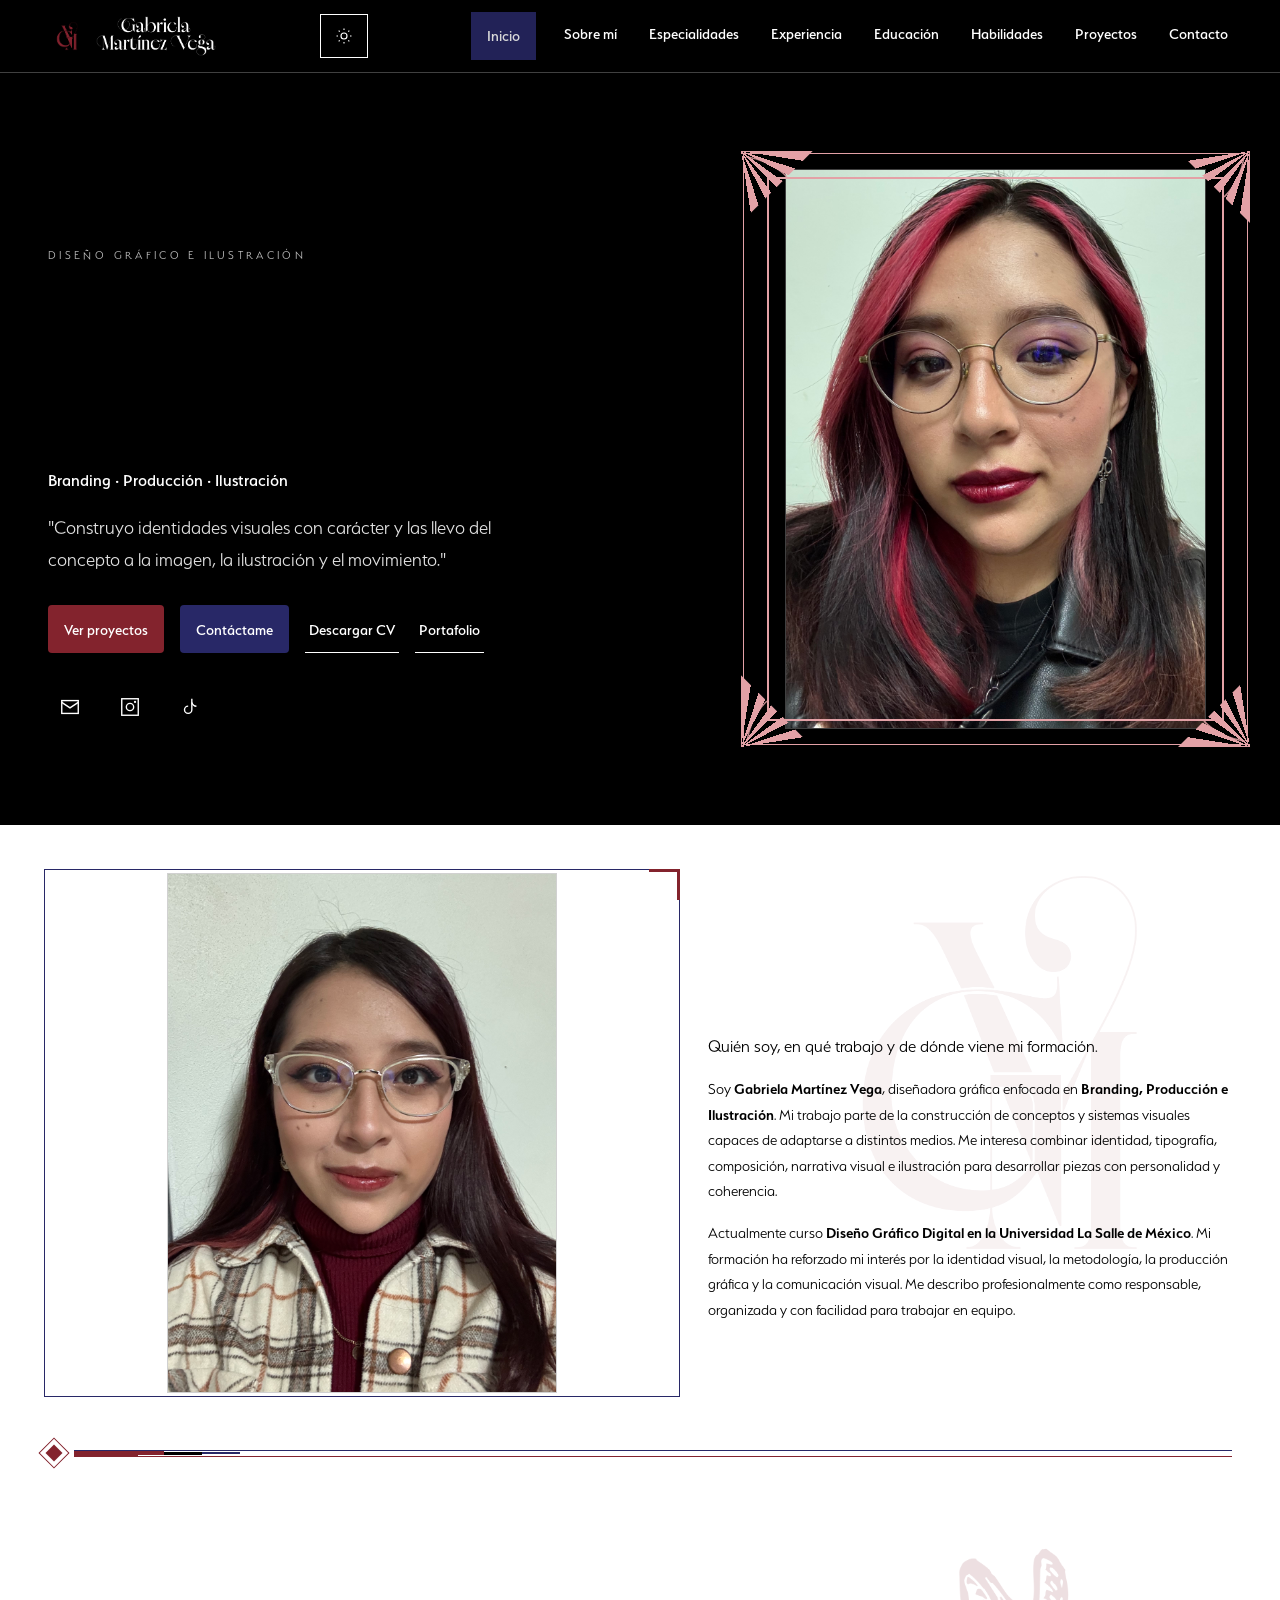
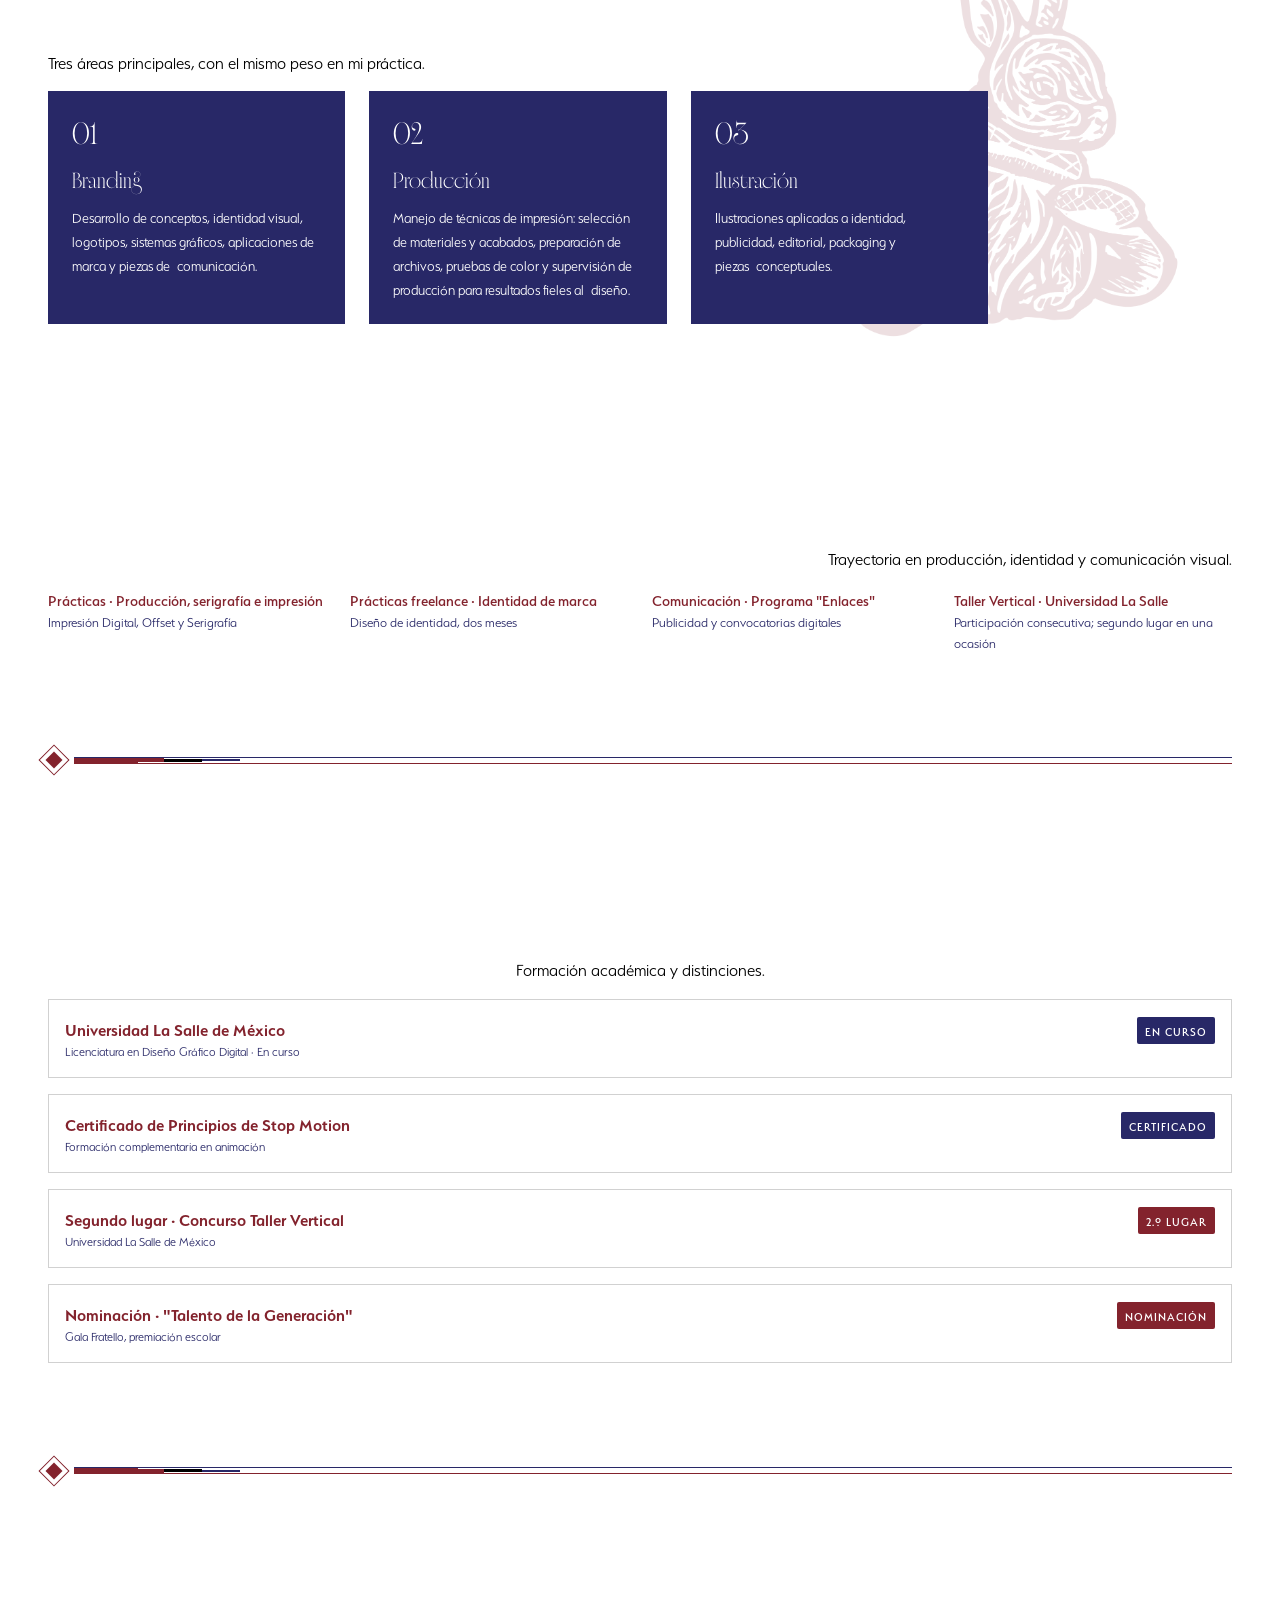
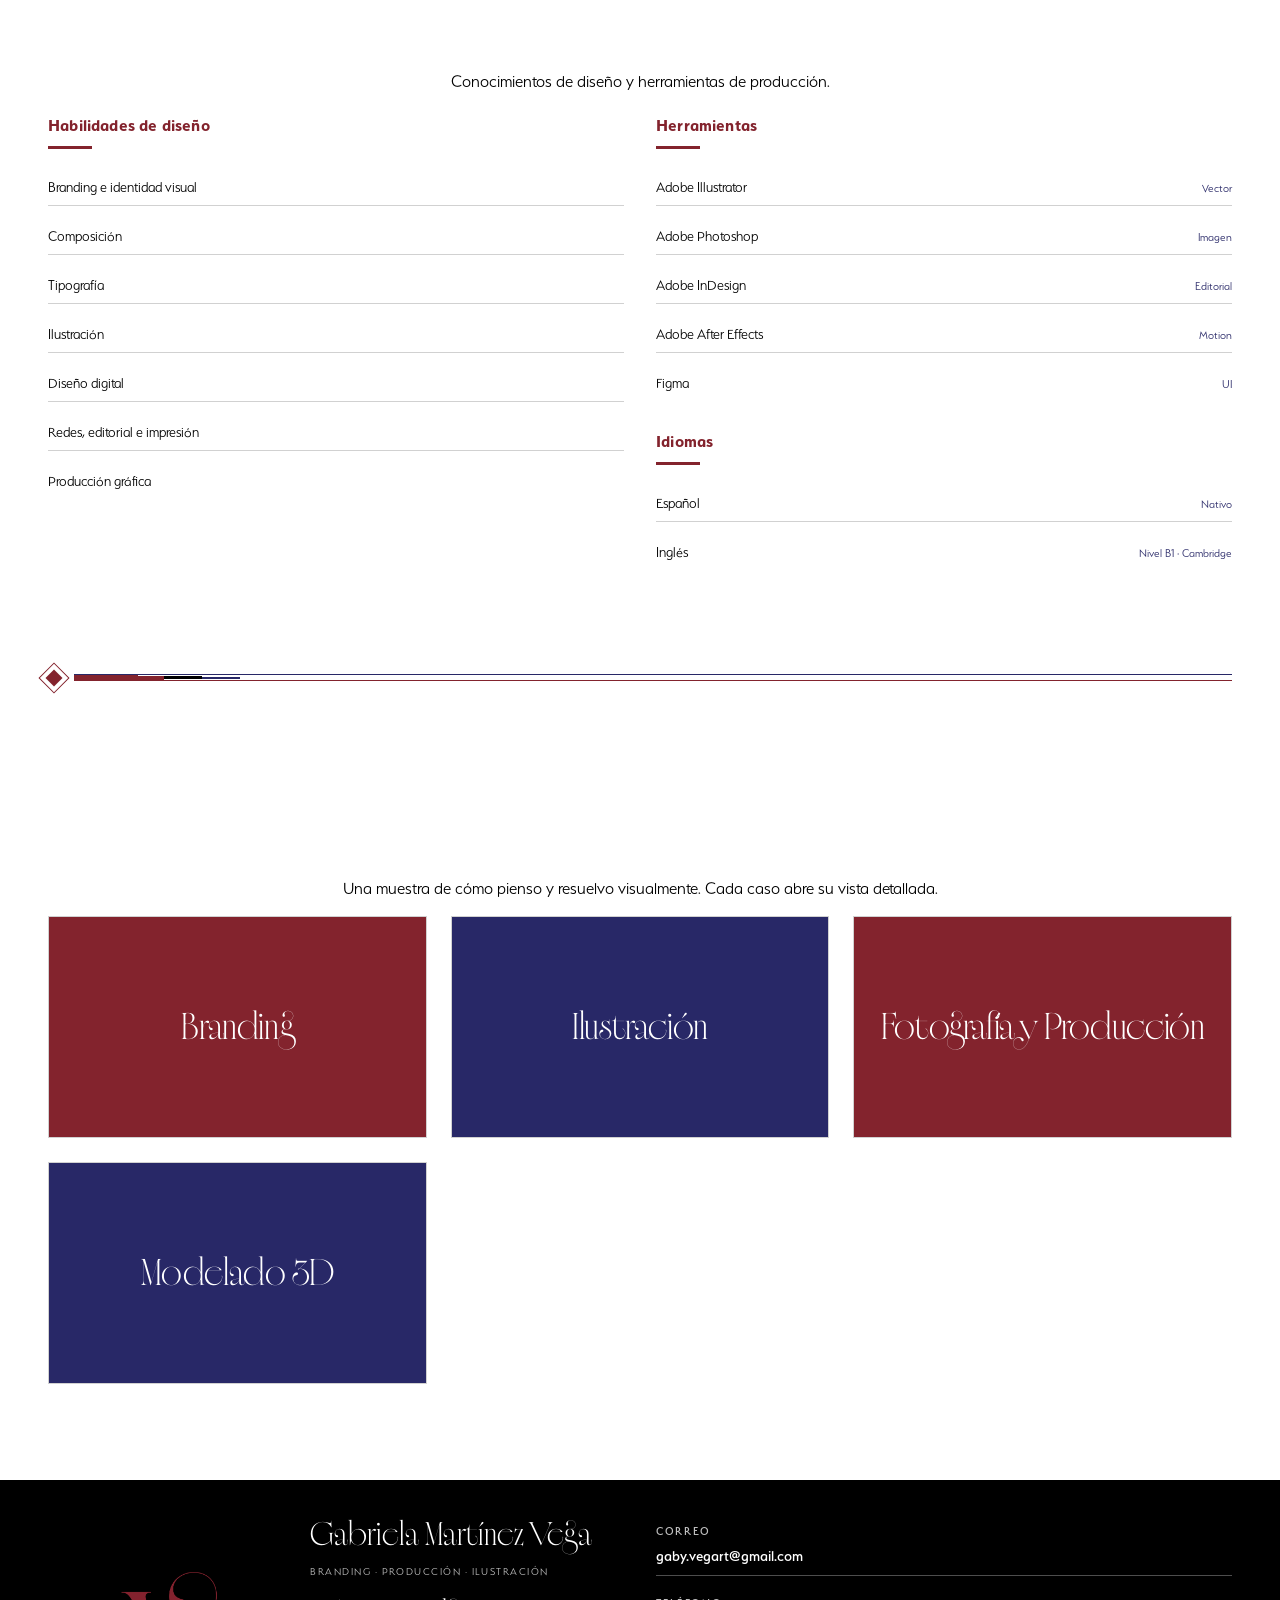
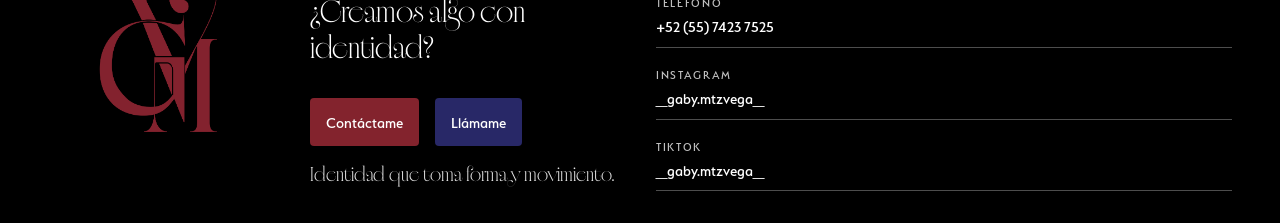
==== commit 066ee8d0: "Actualizar especialidad 02: Motion Graphics a Produccion" ====
--- a/index.html
+++ b/index.html
@@ -1590,8 +1590,8 @@
         </article>
         <article class="especialidad-card">
           <p class="card-num">02</p>
-          <h3 class="t-h3">Motion Graphics</h3>
-          <p>Animación de elementos gráficos, tipografía, composiciones y recursos visuales para contenidos digitales y comunicación de&nbsp;marca.</p>
+          <h3 class="t-h3">Producción</h3>
+          <p>Manejo de técnicas de impresión: selección de materiales y acabados, preparación de archivos, pruebas de color y supervisión de producción para resultados fieles al&nbsp;diseño.</p>
         </article>
         <article class="especialidad-card">
           <p class="card-num">03</p>
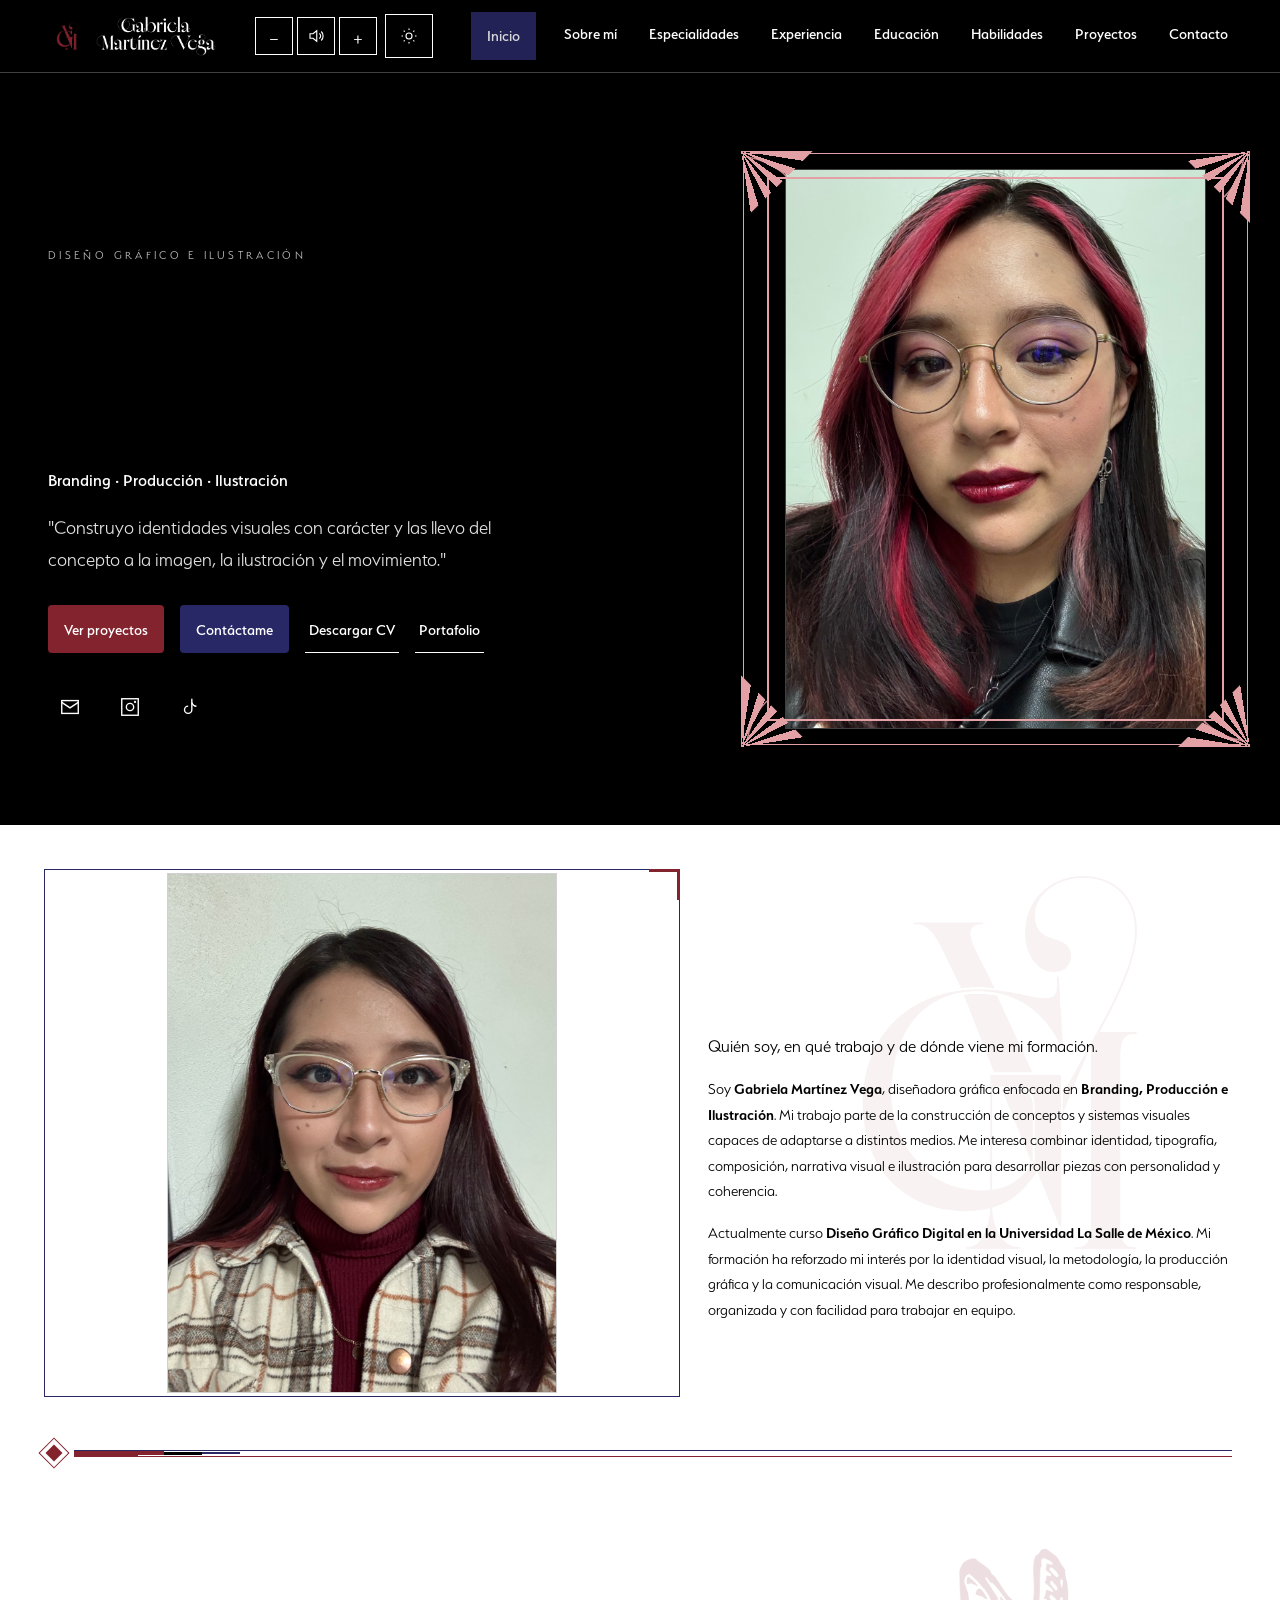
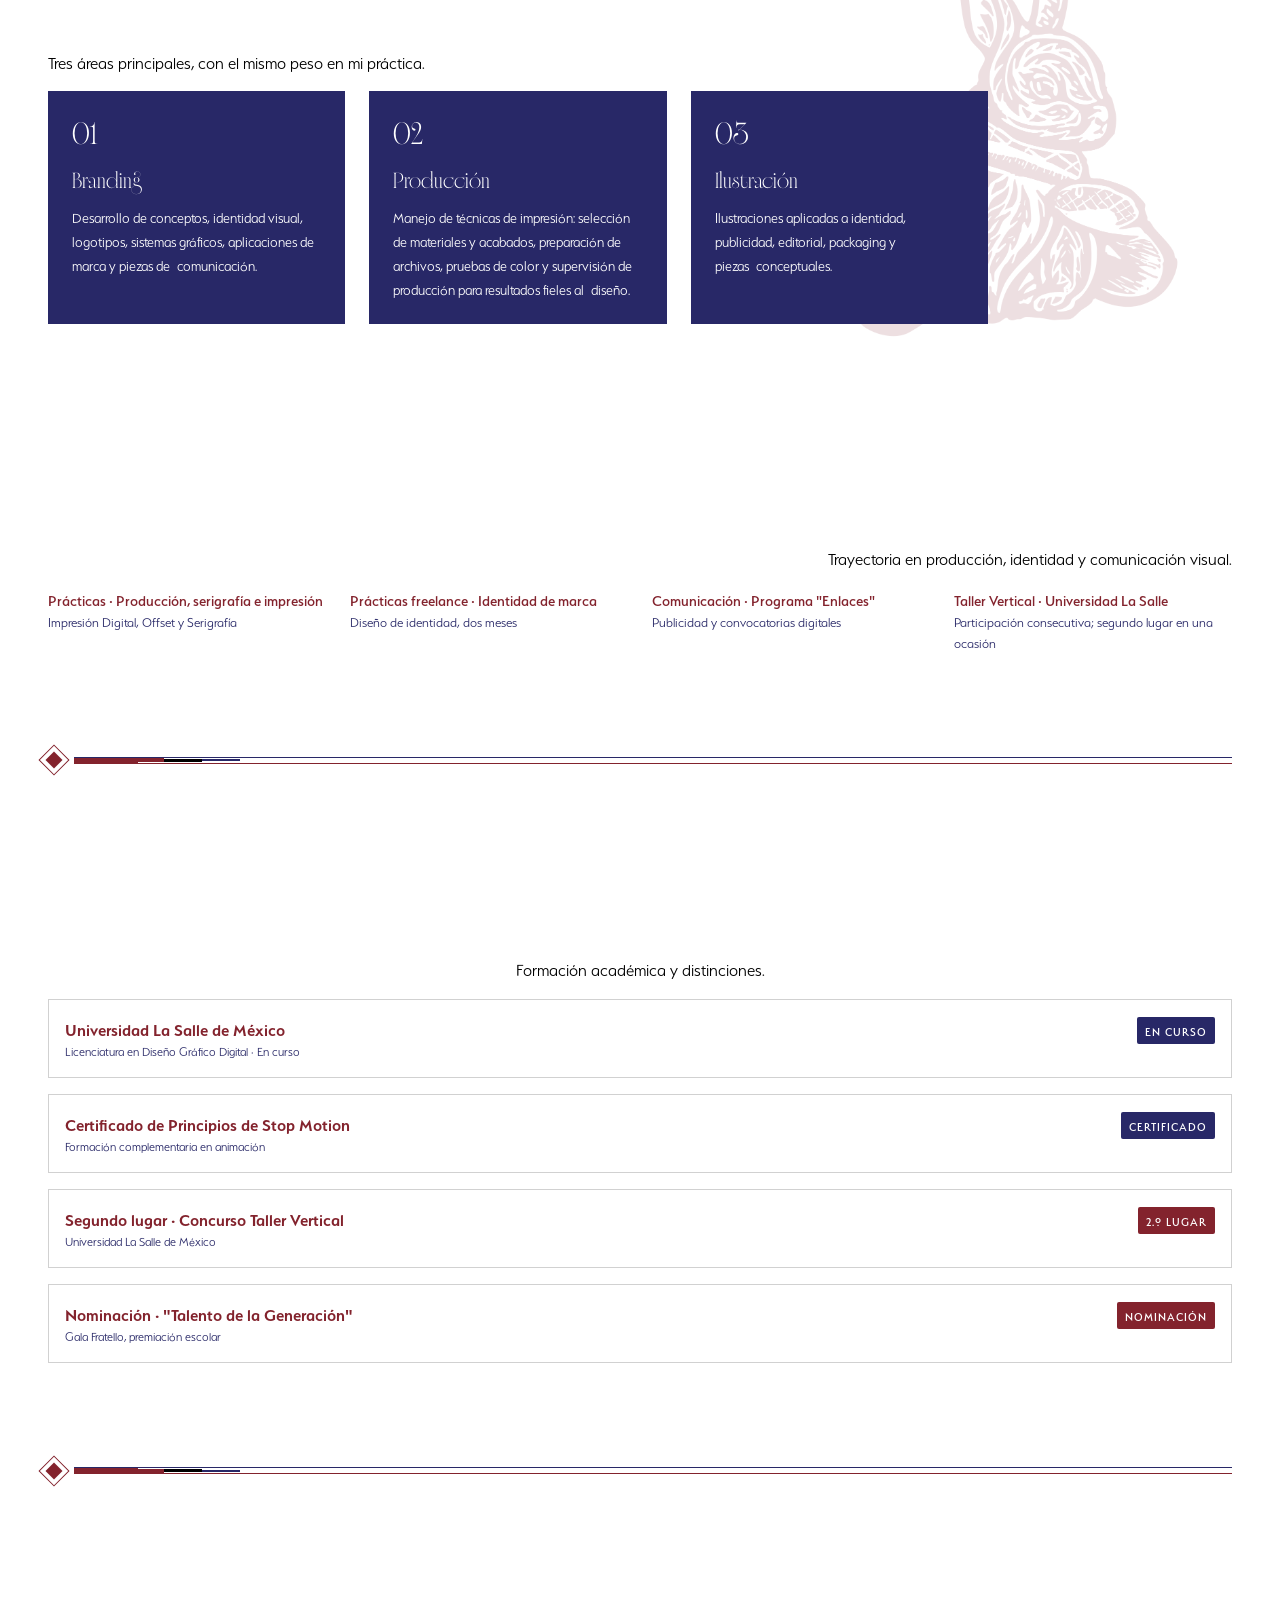
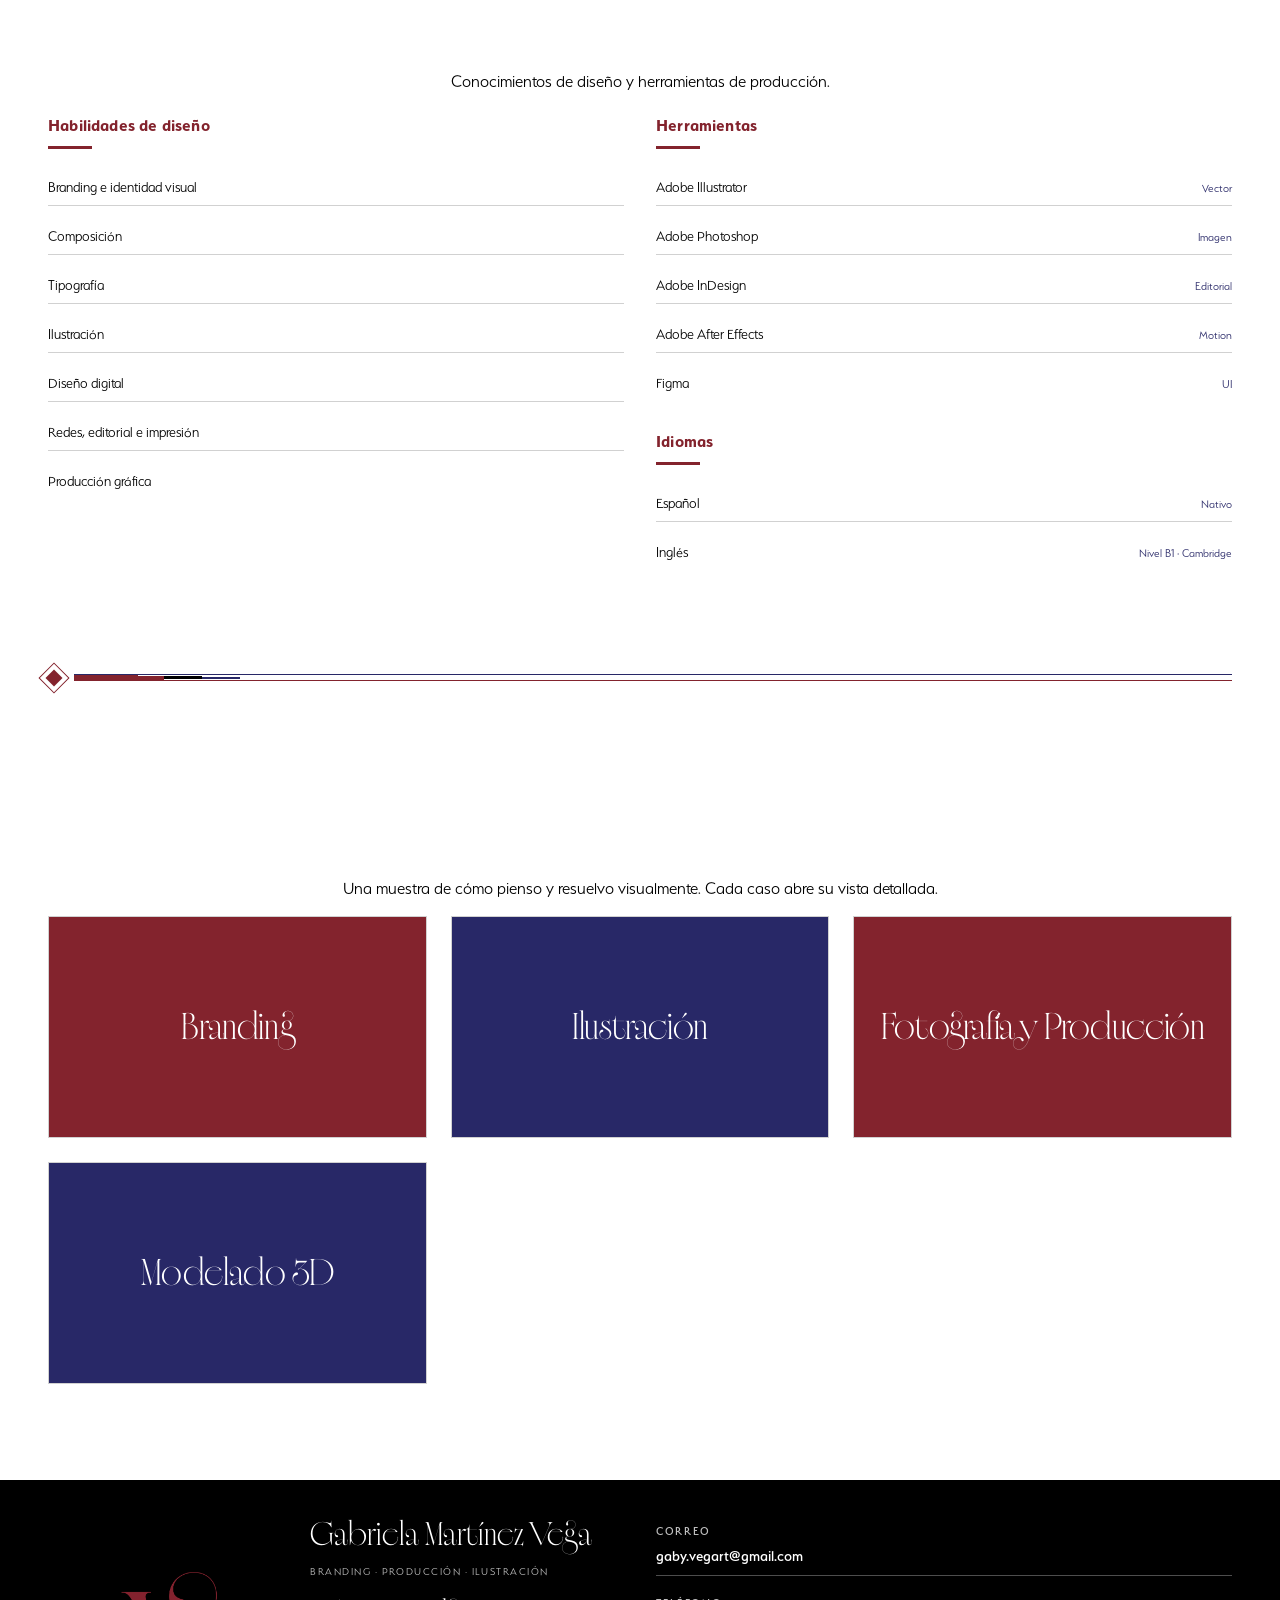
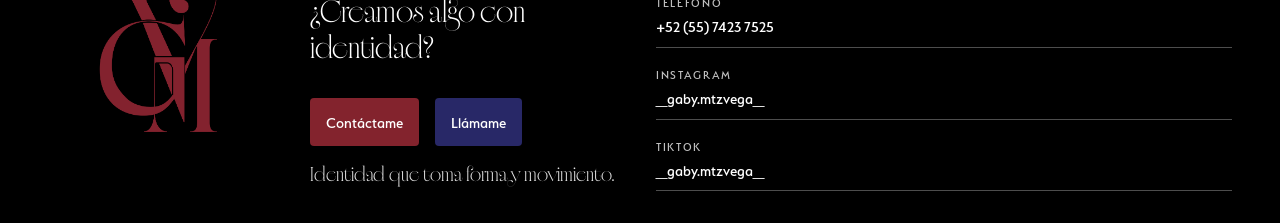
==== commit ccd029f9: "Agregar musica de fondo con controles de volumen y cursor rombo personalizado" ====
--- a/index.html
+++ b/index.html
@@ -168,6 +168,12 @@
    ============================================================ */
 * { box-sizing: border-box; }
 html { scroll-behavior: smooth; }
+html, body { cursor: url('img/cursor/rombo_azul.png') 15 15, auto; }
+a, button, [role="button"], input, select, textarea, label[for], summary,
+.project-card, .btn, .theme-toggle, .nav-toggle, .audio-btn, .lb-btn,
+.modal-close, [data-proyecto] {
+  cursor: url('img/cursor/rombo_rojo.png') 15 15, pointer !important;
+}
 body {
   margin: 0;
   background: var(--color-surface);
@@ -793,7 +799,9 @@
   pointer-events: none;
   z-index: 0;
 }
-[data-theme="dark"] #especialidades::after { background-image: url('img/conejo_blanco.png'); opacity: 0.12; }
+[data-theme="dark"] #especialidades::after {
+  background-image: url('img/conejo_fondo_oscuro_lienzo.png');
+}
 @media (min-width: 600px) {
   #especialidades::after { background-size: auto 78%; }
 }
@@ -1361,6 +1369,40 @@
   border: var(--border-thin);
   background: var(--color-surface-alt);
 }
+
+/* ============================================================
+   CONTROL DE MUSICA DE FONDO
+   ============================================================ */
+.audio-controls {
+  display: flex;
+  align-items: center;
+  gap: 4px;
+}
+.audio-btn {
+  width: 38px;
+  height: 38px;
+  padding: 0;
+  display: inline-flex;
+  align-items: center;
+  justify-content: center;
+  background: transparent;
+  color: var(--color-on-neutral);
+  border: 1px solid var(--color-on-neutral);
+  border-radius: var(--radius-none);
+  font-size: 17px;
+  line-height: 1;
+  font-family: var(--font-body);
+  flex-shrink: 0;
+  cursor: pointer;
+  transition: background-color 0.18s ease, border-color 0.18s ease, color 0.18s ease;
+}
+.audio-btn svg { margin: 0 auto; }
+.audio-btn:hover { border-color: var(--color-primary-soft); color: var(--color-primary-soft); }
+.audio-btn svg { width: 18px; height: 18px; }
+.audio-btn .snd-off { display: none; }
+.audio-btn.is-muted .snd-on { display: none; }
+.audio-btn.is-muted .snd-off { display: block; }
+.audio-btn.is-muted { opacity: 0.55; }
 
 /* ============================================================
    LIGHTBOX CARRUSEL
@@ -1429,10 +1471,35 @@
 }
 .lb-btn:hover { background: var(--color-primary); border-color: var(--color-primary); transform: scale(1.05); }
 .lb-close { top: 16px; right: 16px; }
-.lb-arrow { top: 50%; margin-top: -23px; }
-.lb-prev { left: 14px; }
-.lb-next { right: 14px; }
-.modal-gallery img, .modal-logo img, .mg-cap img { cursor: zoom-in; }
+.lb-arrow {
+  top: 50%;
+  margin-top: -23px;
+  width: 52px;
+  height: 52px;
+  border-radius: 6px;
+  transform: rotate(45deg);
+  background: transparent;
+  border: 1.5px solid rgba(255, 255, 255, 0.8);
+}
+.lb-arrow::before {
+  content: "";
+  position: absolute;
+  inset: 5px;
+  border: 1px solid rgba(255, 255, 255, 0.4);
+}
+.lb-arrow span {
+  transform: rotate(-45deg);
+  font-size: 30px;
+  line-height: 1;
+}
+.lb-arrow:hover { background: var(--color-primary); border-color: var(--color-primary); transform: rotate(45deg) scale(1.06); }
+.lb-prev { left: 18px; }
+.lb-next { right: 18px; }
+.modal-gallery img, .modal-logo img, .mg-cap img { cursor: url('img/cursor/rombo_azul.png') 15 15, pointer !important; }
+.modal-gallery img:hover, .modal-logo img:hover, .mg-cap img:hover,
+.modal-gallery img:active, .modal-logo img:active, .mg-cap img:active { cursor: url('img/cursor/rombo_rojo.png') 15 15, pointer !important; }
+.modal-gallery img:hover, .modal-logo img:hover, .mg-cap img:hover,
+.modal-gallery img:active, .modal-logo img:active, .mg-cap img:active { cursor: url('img/cursor/rombo_azul.png') 15 15, pointer; }
 
 /* ============================================================
    RESPONSIVE — 600px / 1180px / 1440px
@@ -1487,6 +1554,13 @@
       <img class="brand-name" src="logo/nombre_blanco_crop.png" alt="Gabriela Martínez Vega">
     </a>
     <div style="display:flex;gap:8px;align-items:center;">
+      <div class="audio-controls" role="group" aria-label="Música de fondo">
+        <button class="audio-btn" type="button" data-vol-down aria-label="Bajar volumen">−</button>
+        <button class="audio-btn audio-mute" type="button" data-mute-toggle aria-pressed="false" aria-label="Silenciar o activar sonido">
+          <svg viewBox="0 0 24 24" fill="none" stroke="currentColor" stroke-width="1.5" aria-hidden="true"><path d="M4 9v6h4l5 4V5L8 9H4Z"/><path class="snd-on" d="M16.5 8.5a5 5 0 0 1 0 7M19 6a8.5 8.5 0 0 1 0 12"/><path class="snd-off" d="M17 9l5 6M22 9l-5 6"/></svg>
+        </button>
+        <button class="audio-btn" type="button" data-vol-up aria-label="Subir volumen">+</button>
+      </div>
       <button class="nav-toggle" type="button" data-nav-toggle aria-expanded="false" aria-controls="menu-principal" aria-label="Abrir menú">
         <svg viewBox="0 0 24 24" fill="none" stroke="currentColor" stroke-width="1.5" aria-hidden="true"><path d="M4 6h16M4 12h16M4 18h16"/></svg>
         <span>Menú</span>
@@ -1867,9 +1941,11 @@
     <img id="lb-img" src="" alt="">
     <figcaption id="lb-cap"></figcaption>
   </figure>
-  <button class="lb-btn lb-arrow lb-prev" type="button" data-lb-prev aria-label="Imagen anterior">‹</button>
-  <button class="lb-btn lb-arrow lb-next" type="button" data-lb-next aria-label="Imagen siguiente">›</button>
+  <button class="lb-btn lb-arrow lb-prev" type="button" data-lb-prev aria-label="Imagen anterior"><span>‹</span></button>
+  <button class="lb-btn lb-arrow lb-next" type="button" data-lb-next aria-label="Imagen siguiente"><span>›</span></button>
 </dialog>
+
+<audio id="bgm" src="assets/audio/fondo_instrumental.wav" loop preload="auto"></audio>
 
 <script>
 (function () {
@@ -1898,6 +1974,68 @@
     toggleBtn.addEventListener('click', function () {
       applyTheme(rootEl.getAttribute('data-theme') === 'dark' ? 'light' : 'dark');
     });
+  }
+
+  /* ============ MUSICA DE FONDO ============ */
+  var bgm = document.getElementById('bgm');
+  if (bgm) {
+    bgm.loop = true;
+    var VOL_STEP = 0.06;
+    var volGuardada = null;
+    try { volGuardada = parseFloat(localStorage.getItem('cv-vol')); } catch (e) { /* noop */ }
+    var volumen = (!isNaN(volGuardada)) ? Math.min(1, Math.max(0, volGuardada)) : 0.18;
+    var muteGuardado = false;
+    try { muteGuardado = localStorage.getItem('cv-muted') === '1'; } catch (e) { /* noop */ }
+
+    var muteBtn = document.querySelector('[data-mute-toggle]');
+    var aplicarVolumen = function () {
+      bgm.volume = volumen;
+      try {
+        localStorage.setItem('cv-vol', String(volumen));
+        localStorage.setItem('cv-muted', muteGuardado ? '1' : '0');
+      } catch (e) { /* noop */ }
+      if (muteBtn) {
+        muteBtn.classList.toggle('is-muted', muteGuardado);
+        muteBtn.setAttribute('aria-pressed', muteGuardado ? 'true' : 'false');
+        muteBtn.setAttribute('aria-label', muteGuardado ? 'Activar sonido' : 'Silenciar');
+      }
+    };
+
+    var iniciar = function () {
+      if (muteGuardado) { return; }
+      var pr = bgm.play();
+      if (pr && pr.catch) { pr.catch(function () { /* espera interaccion */ }); }
+    };
+    var desbloqueado = false;
+    var desbloqueo = function () {
+      if (desbloqueado) { return; }
+      desbloqueado = true;
+      iniciar();
+      document.removeEventListener('pointerdown', desbloqueo);
+      document.removeEventListener('keydown', desbloqueo);
+      document.removeEventListener('wheel', desbloqueo);
+      document.removeEventListener('touchstart', desbloqueo);
+    };
+    document.addEventListener('pointerdown', desbloqueo);
+    document.addEventListener('keydown', desbloqueo);
+    document.addEventListener('wheel', desbloqueo, { passive: true });
+    document.addEventListener('touchstart', desbloqueo, { passive: true });
+    document.addEventListener('visibilitychange', function () {
+      if (!document.hidden && !muteGuardado && bgm.paused && desbloqueado) { iniciar(); }
+    });
+
+    var btnDown = document.querySelector('[data-vol-down]');
+    var btnUp = document.querySelector('[data-vol-up]');
+    if (btnDown) { btnDown.addEventListener('click', function () { volumen = Math.max(0, +(volumen - VOL_STEP).toFixed(2)); aplicarVolumen(); }); }
+    if (btnUp) { btnUp.addEventListener('click', function () { volumen = Math.min(1, +(volumen + VOL_STEP).toFixed(2)); aplicarVolumen(); }); }
+    if (muteBtn) {
+      muteBtn.addEventListener('click', function () {
+        muteGuardado = !muteGuardado;
+        if (muteGuardado) { bgm.pause(); } else { iniciar(); }
+        aplicarVolumen();
+      });
+    }
+    aplicarVolumen();
   }
 
   /* ============ MENÚ HAMBURGUESA ============ */
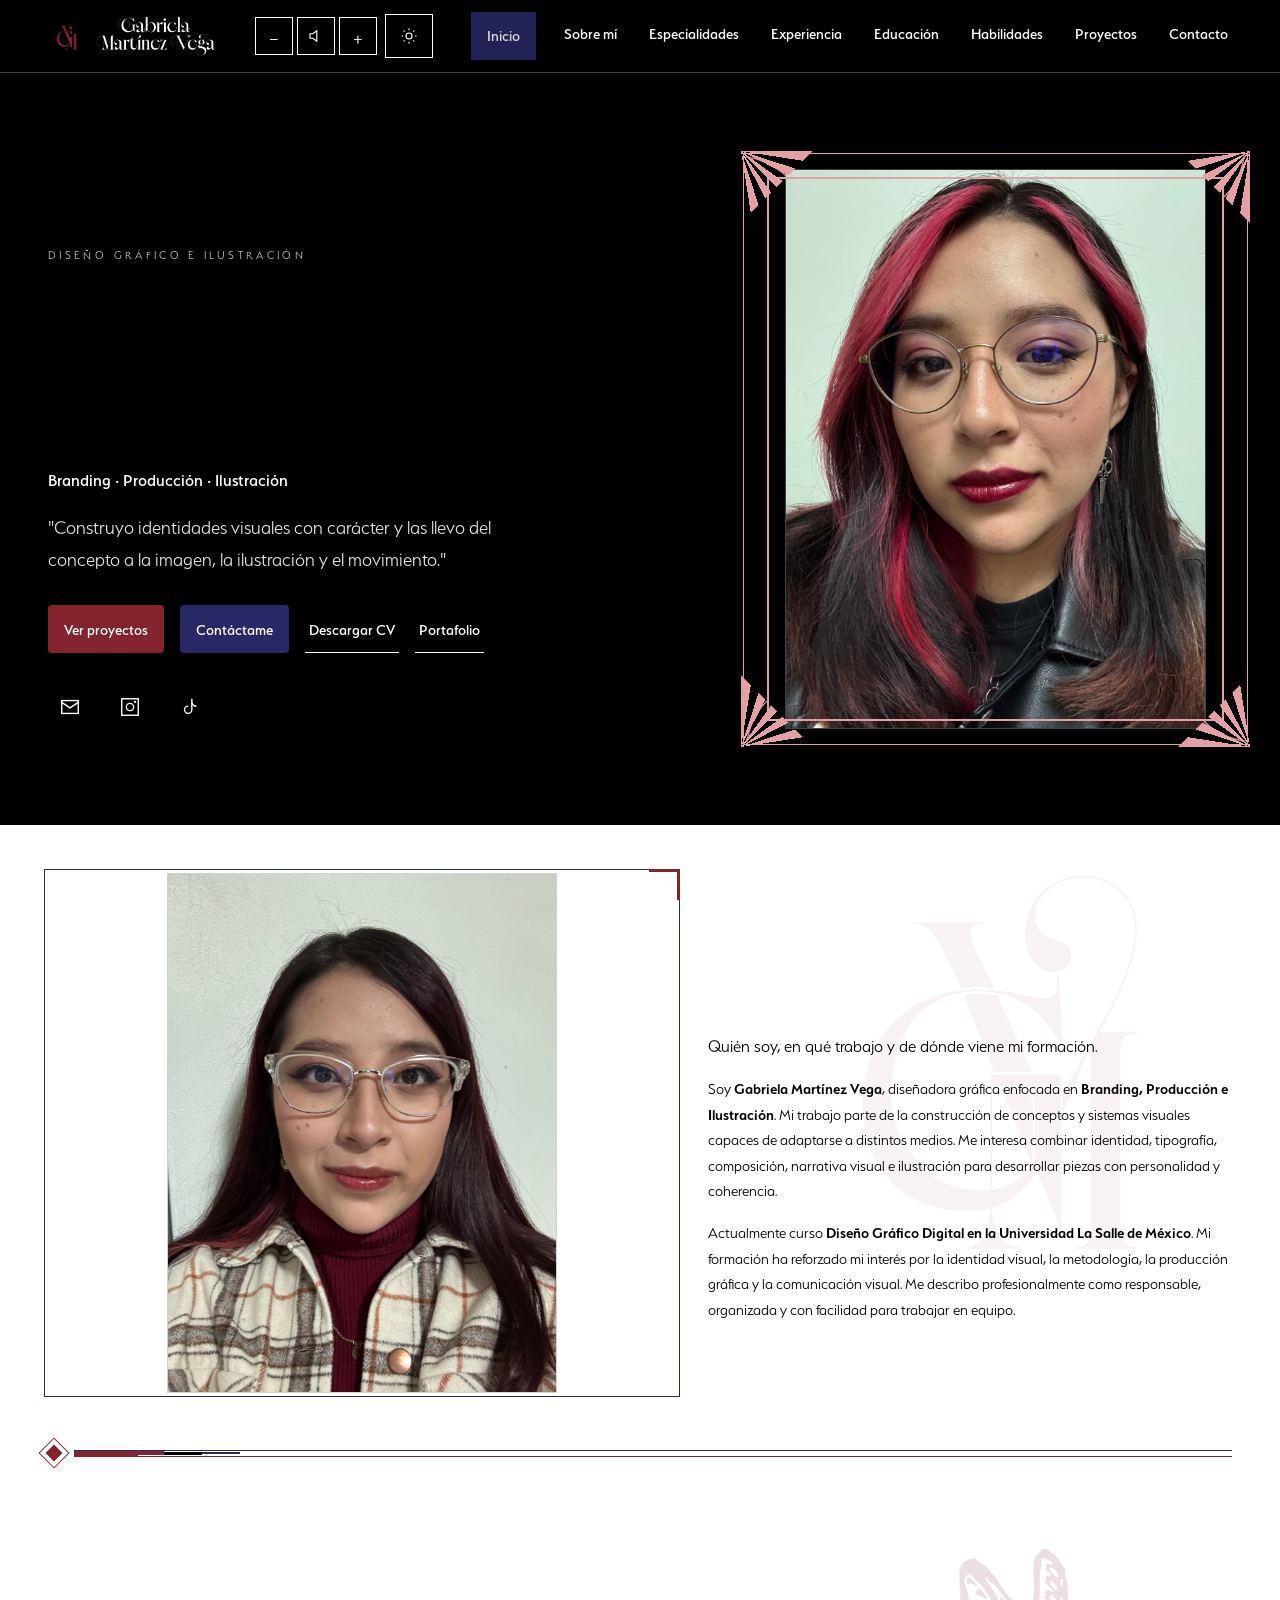
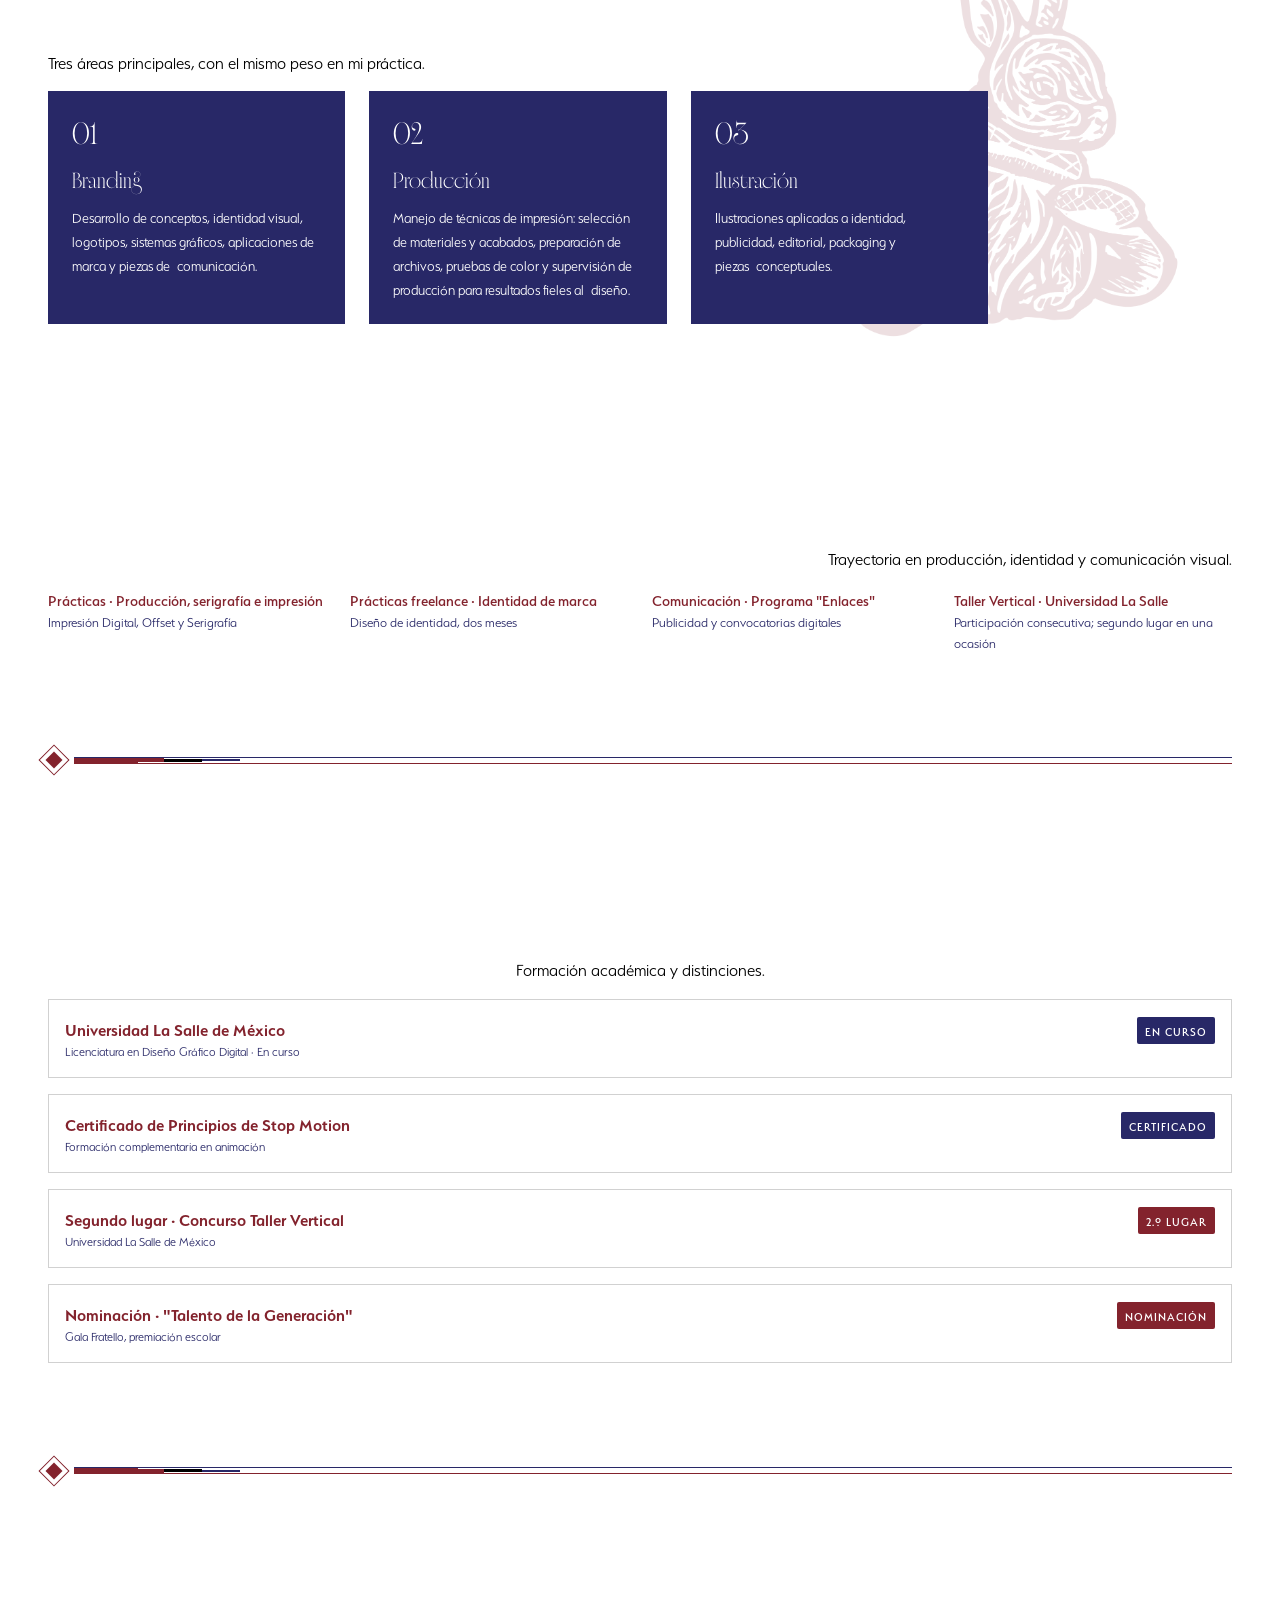
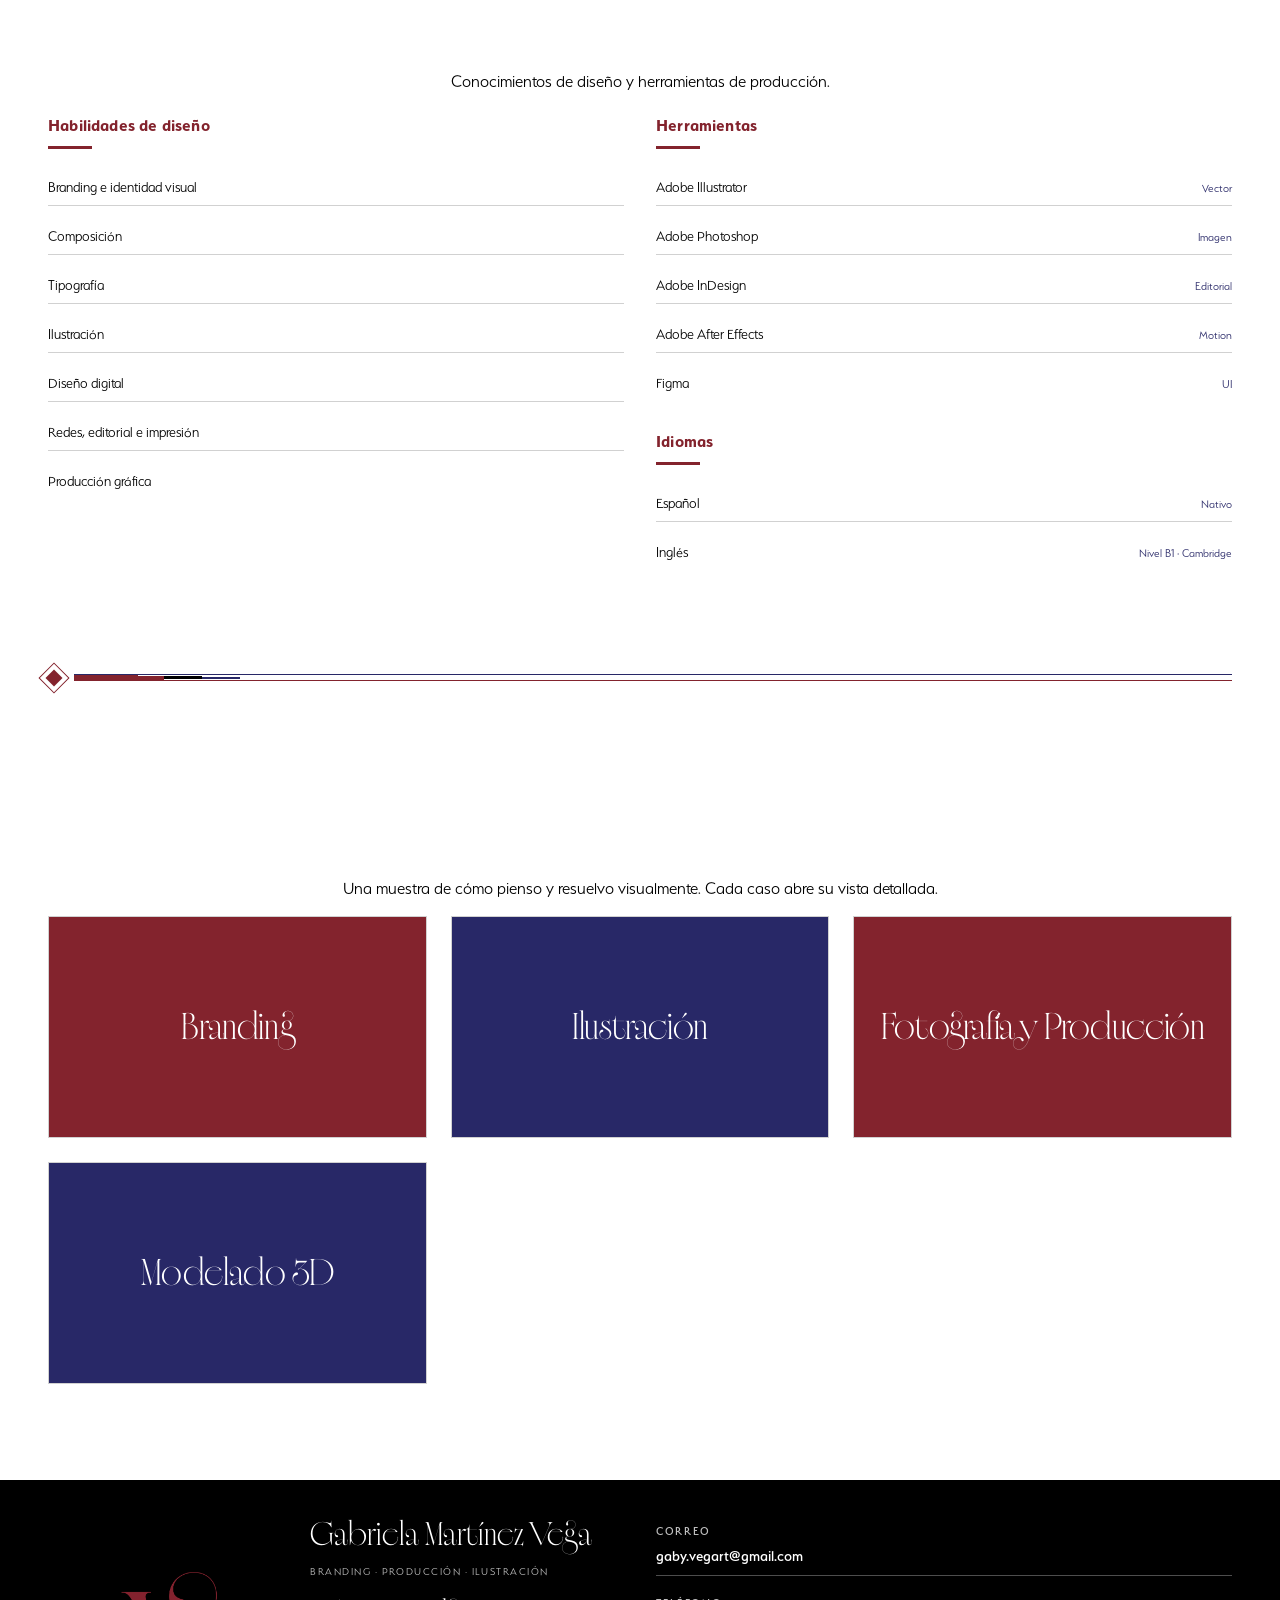
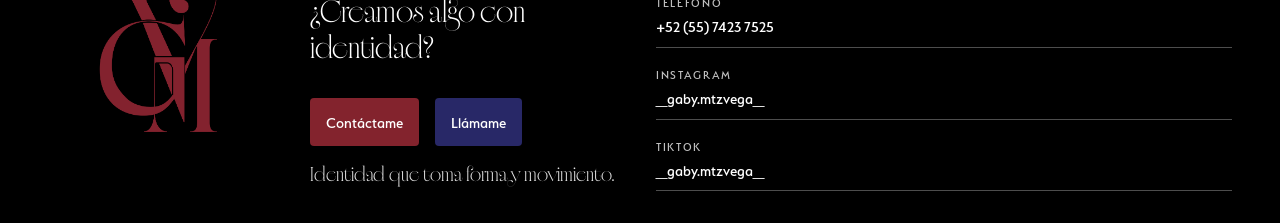
==== commit 40668c4b: "Cursor: azul general y rombo rojo solo al hacer clic, sin mano; quitar ondas del icono de musica" ====
--- a/index.html
+++ b/index.html
@@ -172,7 +172,13 @@
 a, button, [role="button"], input, select, textarea, label[for], summary,
 .project-card, .btn, .theme-toggle, .nav-toggle, .audio-btn, .lb-btn,
 .modal-close, [data-proyecto] {
-  cursor: url('img/cursor/rombo_rojo.png') 15 15, pointer !important;
+  cursor: url('img/cursor/rombo_azul.png') 15 15, auto;
+}
+a:active, button:active, [role="button"]:active, input:active, select:active,
+textarea:active, label[for]:active, summary:active, .project-card:active,
+.btn:active, .theme-toggle:active, .nav-toggle:active, .audio-btn:active,
+.lb-btn:active, .modal-close:active, [data-proyecto]:active {
+  cursor: url('img/cursor/rombo_rojo.png') 15 15, auto;
 }
 body {
   margin: 0;
@@ -252,7 +258,7 @@
   line-height: 1.2;
   text-decoration: none;
   border: none;
-  cursor: pointer;
+  cursor: url('img/cursor/rombo_azul.png') 15 15, auto;
   transition: background-color 0.18s ease, color 0.18s ease, transform 0.18s ease;
 }
 .btn-primary {
@@ -318,7 +324,7 @@
   font-family: var(--font-body);
   font-size: 14px;
   font-weight: 500;
-  cursor: pointer;
+  cursor: url('img/cursor/rombo_azul.png') 15 15, auto;
   border-radius: var(--radius-none);
 }
 .theme-toggle:hover { border-color: var(--color-primary-soft); color: var(--color-primary-soft); }
@@ -338,7 +344,7 @@
   font-family: var(--font-body);
   font-size: 14px;
   font-weight: 500;
-  cursor: pointer;
+  cursor: url('img/cursor/rombo_azul.png') 15 15, auto;
 }
 .nav-toggle:hover { border-color: var(--color-primary-soft); color: var(--color-primary-soft); }
 .nav-toggle svg { width: 20px; height: 20px; }
@@ -1054,7 +1060,7 @@
   border: var(--border-thin);
   border-radius: var(--radius-none);
   padding: 0;
-  cursor: pointer;
+  cursor: url('img/cursor/rombo_azul.png') 15 15, auto;
   overflow: hidden;
   transition: box-shadow 0.18s ease, transform 0.18s ease;
 }
@@ -1277,7 +1283,7 @@
   border: var(--border-thin-on-dark);
   min-height: var(--space-touch-target);
   min-width: var(--space-touch-target);
-  cursor: pointer;
+  cursor: url('img/cursor/rombo_azul.png') 15 15, auto;
   font-size: 16px;
   display: flex;
   align-items: center;
@@ -1393,14 +1399,13 @@
   line-height: 1;
   font-family: var(--font-body);
   flex-shrink: 0;
-  cursor: pointer;
+  cursor: url('img/cursor/rombo_azul.png') 15 15, auto;
   transition: background-color 0.18s ease, border-color 0.18s ease, color 0.18s ease;
 }
 .audio-btn svg { margin: 0 auto; }
 .audio-btn:hover { border-color: var(--color-primary-soft); color: var(--color-primary-soft); }
 .audio-btn svg { width: 18px; height: 18px; }
 .audio-btn .snd-off { display: none; }
-.audio-btn.is-muted .snd-on { display: none; }
 .audio-btn.is-muted .snd-off { display: block; }
 .audio-btn.is-muted { opacity: 0.55; }
 
@@ -1466,7 +1471,7 @@
   color: #fff;
   font-size: 26px;
   line-height: 1;
-  cursor: pointer;
+  cursor: url('img/cursor/rombo_azul.png') 15 15, auto;
   transition: background 0.2s ease, transform 0.2s ease;
 }
 .lb-btn:hover { background: var(--color-primary); border-color: var(--color-primary); transform: scale(1.05); }
@@ -1495,11 +1500,8 @@
 .lb-arrow:hover { background: var(--color-primary); border-color: var(--color-primary); transform: rotate(45deg) scale(1.06); }
 .lb-prev { left: 18px; }
 .lb-next { right: 18px; }
-.modal-gallery img, .modal-logo img, .mg-cap img { cursor: url('img/cursor/rombo_azul.png') 15 15, pointer !important; }
-.modal-gallery img:hover, .modal-logo img:hover, .mg-cap img:hover,
-.modal-gallery img:active, .modal-logo img:active, .mg-cap img:active { cursor: url('img/cursor/rombo_rojo.png') 15 15, pointer !important; }
-.modal-gallery img:hover, .modal-logo img:hover, .mg-cap img:hover,
-.modal-gallery img:active, .modal-logo img:active, .mg-cap img:active { cursor: url('img/cursor/rombo_azul.png') 15 15, pointer; }
+.modal-gallery img, .modal-logo img, .mg-cap img { cursor: url('img/cursor/rombo_azul.png') 15 15, auto; }
+.modal-gallery img:active, .modal-logo img:active, .mg-cap img:active { cursor: url('img/cursor/rombo_rojo.png') 15 15, auto; }
 
 /* ============================================================
    RESPONSIVE — 600px / 1180px / 1440px
@@ -1557,7 +1559,7 @@
       <div class="audio-controls" role="group" aria-label="Música de fondo">
         <button class="audio-btn" type="button" data-vol-down aria-label="Bajar volumen">−</button>
         <button class="audio-btn audio-mute" type="button" data-mute-toggle aria-pressed="false" aria-label="Silenciar o activar sonido">
-          <svg viewBox="0 0 24 24" fill="none" stroke="currentColor" stroke-width="1.5" aria-hidden="true"><path d="M4 9v6h4l5 4V5L8 9H4Z"/><path class="snd-on" d="M16.5 8.5a5 5 0 0 1 0 7M19 6a8.5 8.5 0 0 1 0 12"/><path class="snd-off" d="M17 9l5 6M22 9l-5 6"/></svg>
+          <svg viewBox="0 0 24 24" fill="none" stroke="currentColor" stroke-width="1.5" aria-hidden="true"><path d="M4 9v6h4l5 4V5L8 9H4Z"/><path class="snd-off" d="M17 9l5 6M22 9l-5 6"/></svg>
         </button>
         <button class="audio-btn" type="button" data-vol-up aria-label="Subir volumen">+</button>
       </div>
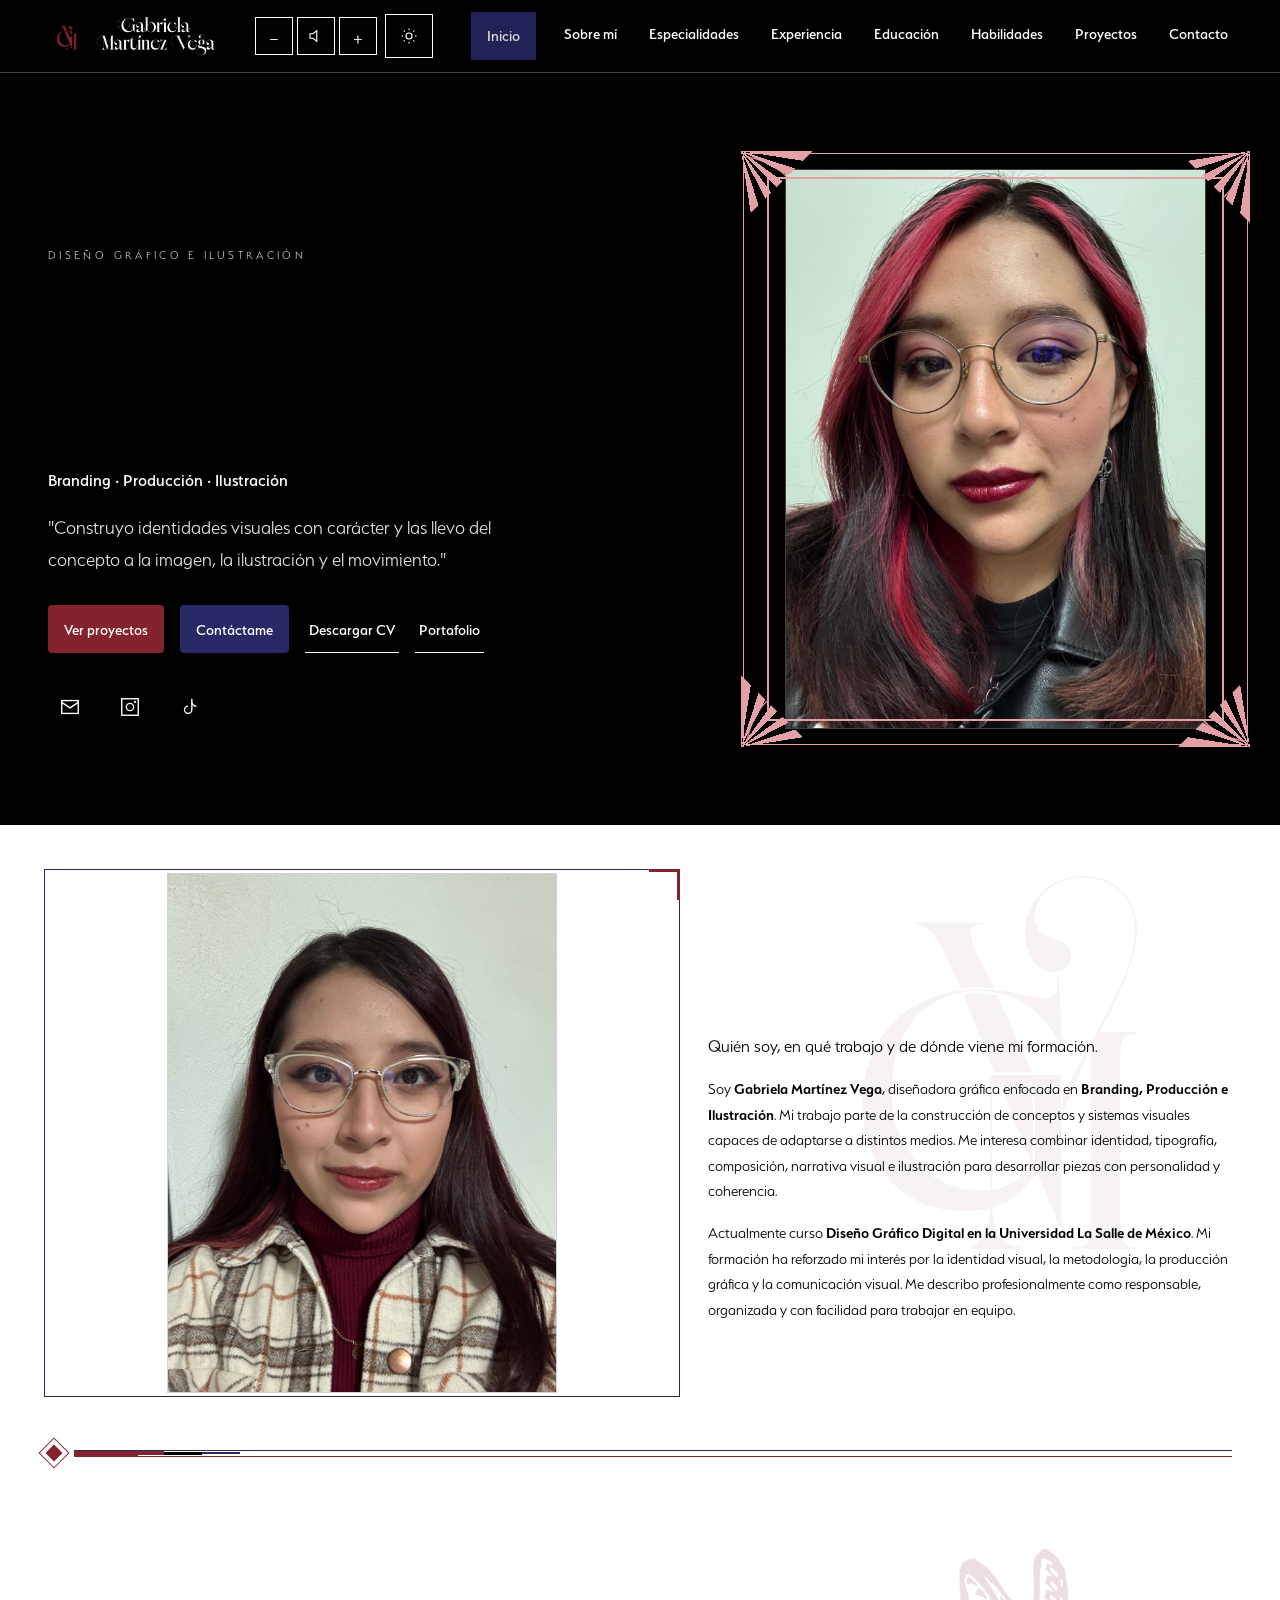
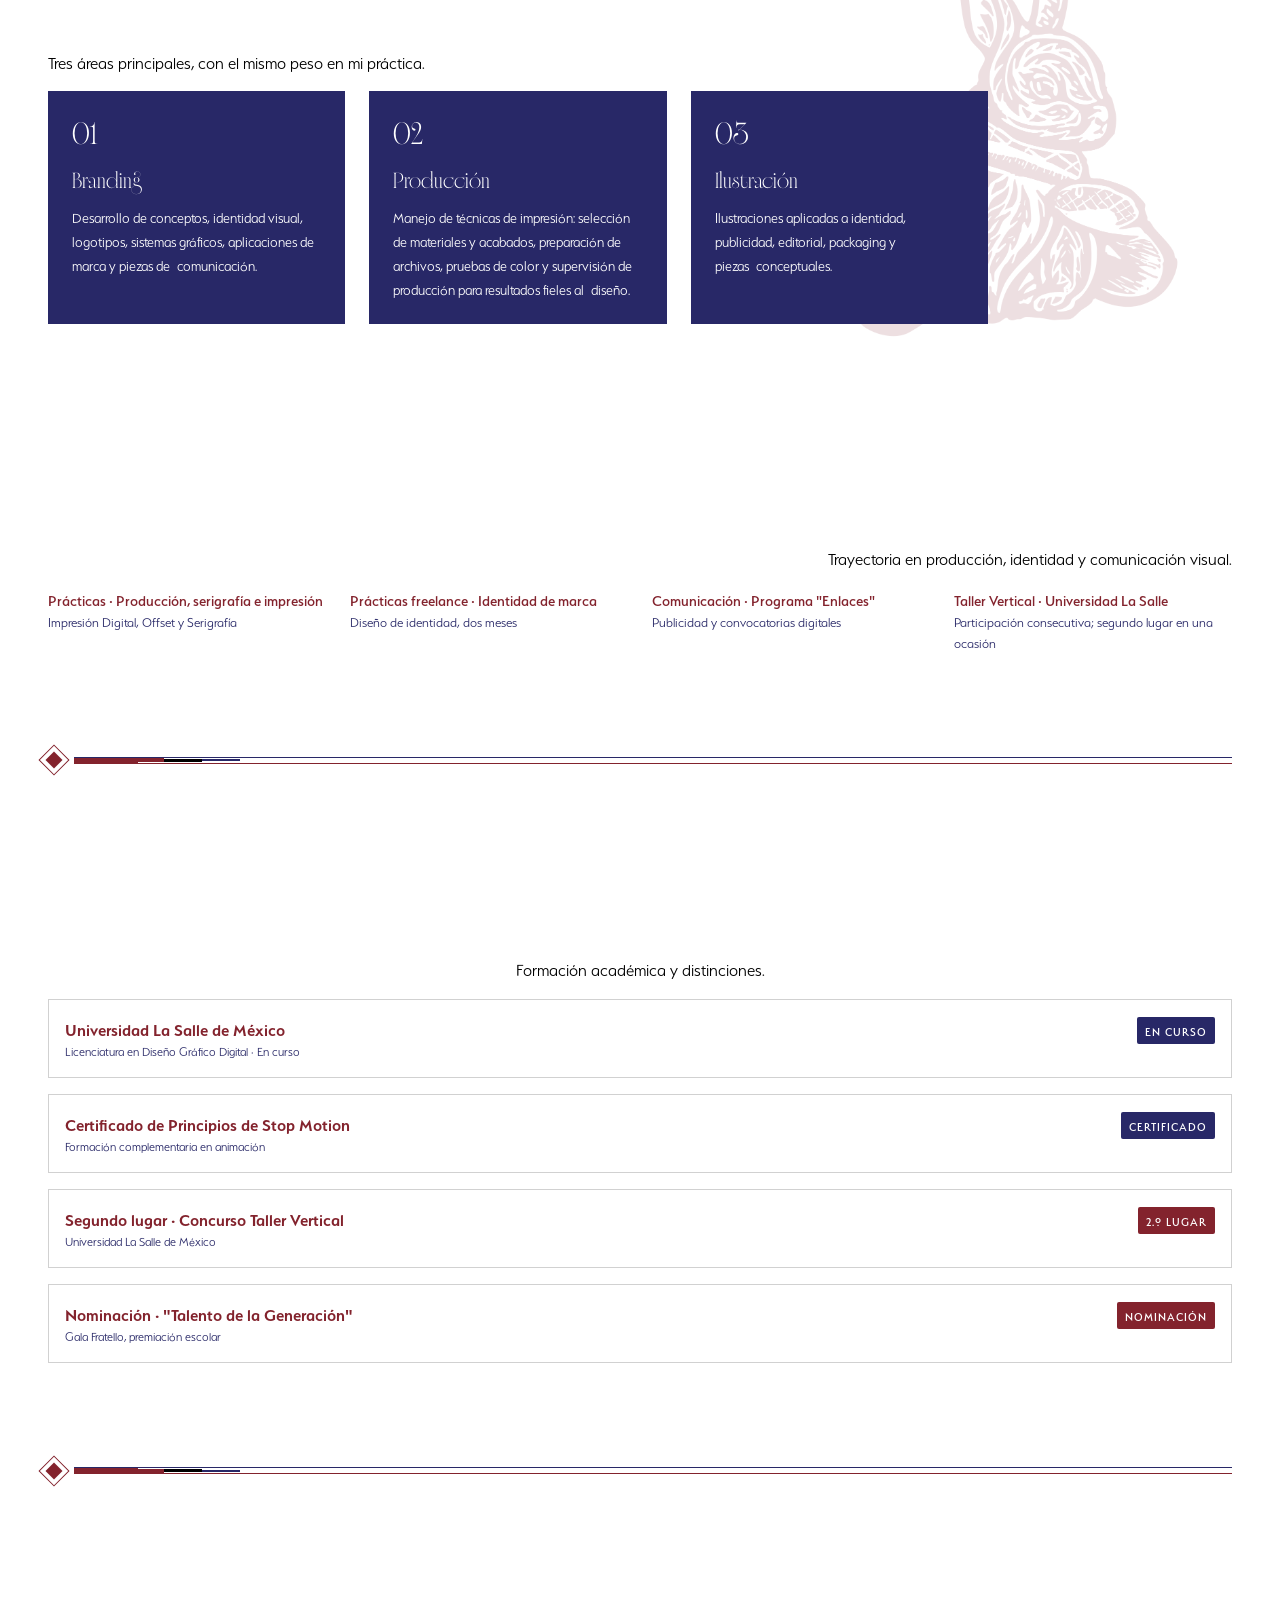
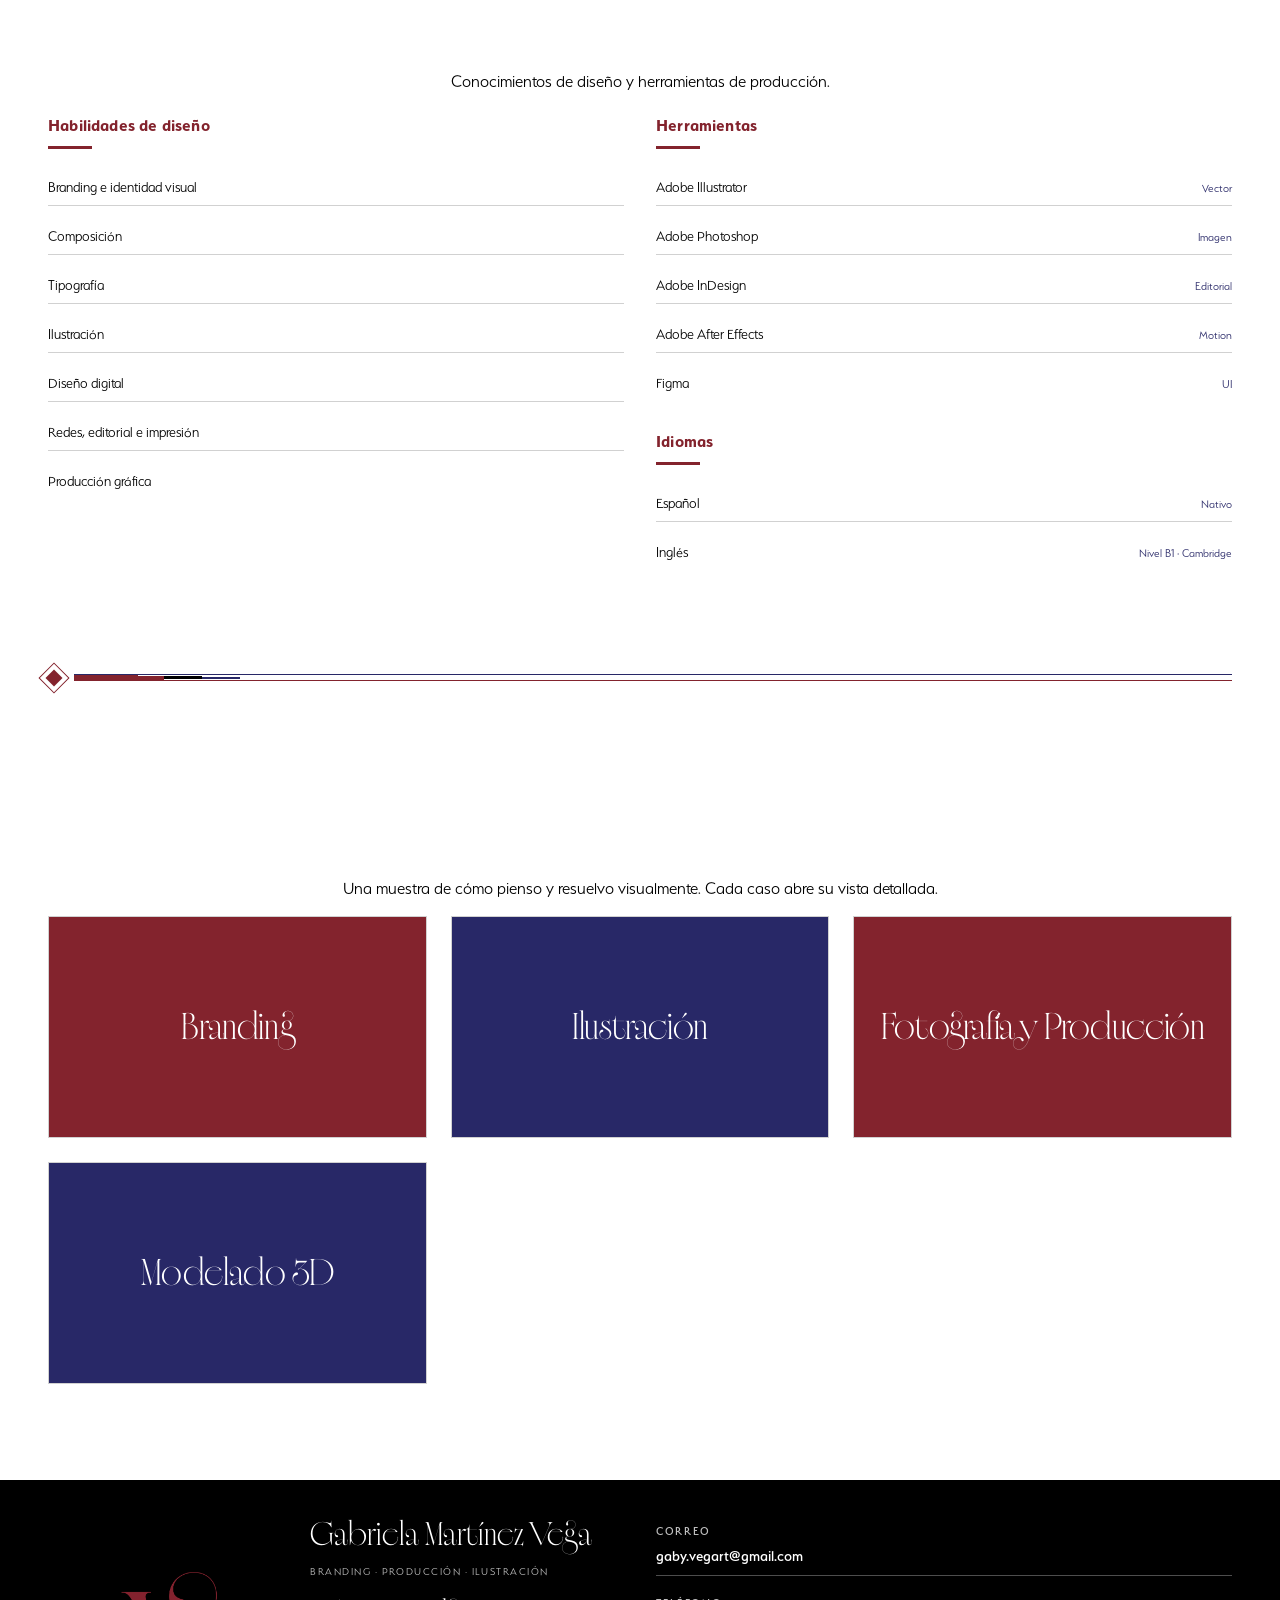
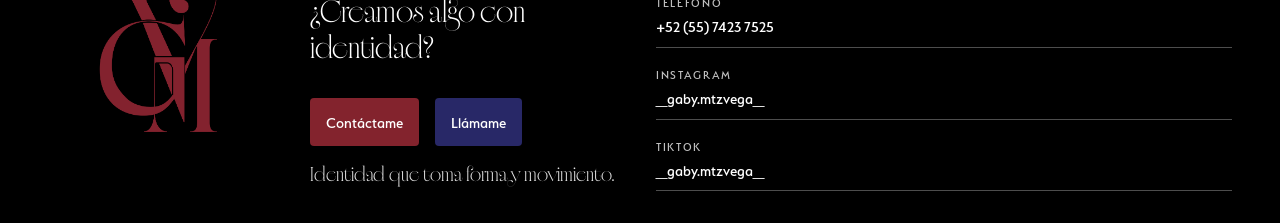
==== commit 507e5267: "Comprimir fotos pesadas para web y agregar renders faltantes en modelado 3d" ====
--- a/index.html
+++ b/index.html
@@ -2158,8 +2158,8 @@
       portada: 'proyectos/foto/IMG_0318_1.jpg',
       intro: 'Sección diseñada para mostrar diversos procesos de foto y producción seleccionados: desde la toma y edición fotográfica hasta las técnicas de producción aplicadas sobre objetos y empaques.',
       galeria: [
-        { src: 'proyectos/foto/FOTO%20CATRINA%20FINAL.png', cap: { t: 'Retrato para Día de Muertos', d: 'Toma y edición fotográfica, diseño de maquillaje y vestuario.' } },
-        { src: 'proyectos/foto/Mock%20Up%20menu%CC%81_GMMV.png', cap: { t: 'Product Shot para Menú', d: 'Toma y edición fotográfica, y diseño editorial basado en el menú de P.F. Chang\u2019s.' } }
+        { src: 'proyectos/foto/foto_catrina_final.jpg', cap: { t: 'Retrato para Día de Muertos', d: 'Toma y edición fotográfica, diseño de maquillaje y vestuario.' } },
+        { src: 'proyectos/foto/mockup_menu_GMMV.jpg', cap: { t: 'Product Shot para Menú', d: 'Toma y edición fotográfica, y diseño editorial basado en el menú de P.F. Chang\u2019s.' } }
       ],
       extra: {
         categoria: '',
@@ -2188,7 +2188,10 @@
       galeria: [
         { src: 'proyectos/modelado/playspace_1_44.png', alt: 'Vista del stand 3D de Playmobil.' },
         { video: { src: 'proyectos/modelado/turntable_casco.mp4', alt: 'Loop de movimiento del personaje 3D.' } },
-        { src: 'proyectos/modelado/Personaje_GabrielaMartinez_1_0001%202.png', alt: 'Render del personaje 3D.' }
+        { src: 'proyectos/modelado/Personaje_GabrielaMartinez_1_0001%202.png', alt: 'Render del personaje 3D.' },
+        { src: 'proyectos/modelado/playspace_1_30.jpg', alt: 'Vista adicional del stand Playmobil.' },
+        { src: 'proyectos/modelado/personaje_render_3.jpg', alt: 'Render adicional del personaje 3D.' },
+        { src: 'proyectos/modelado/personaje_render_4.jpg', alt: 'Render alternativo del personaje 3D.' }
       ]
     }
   };
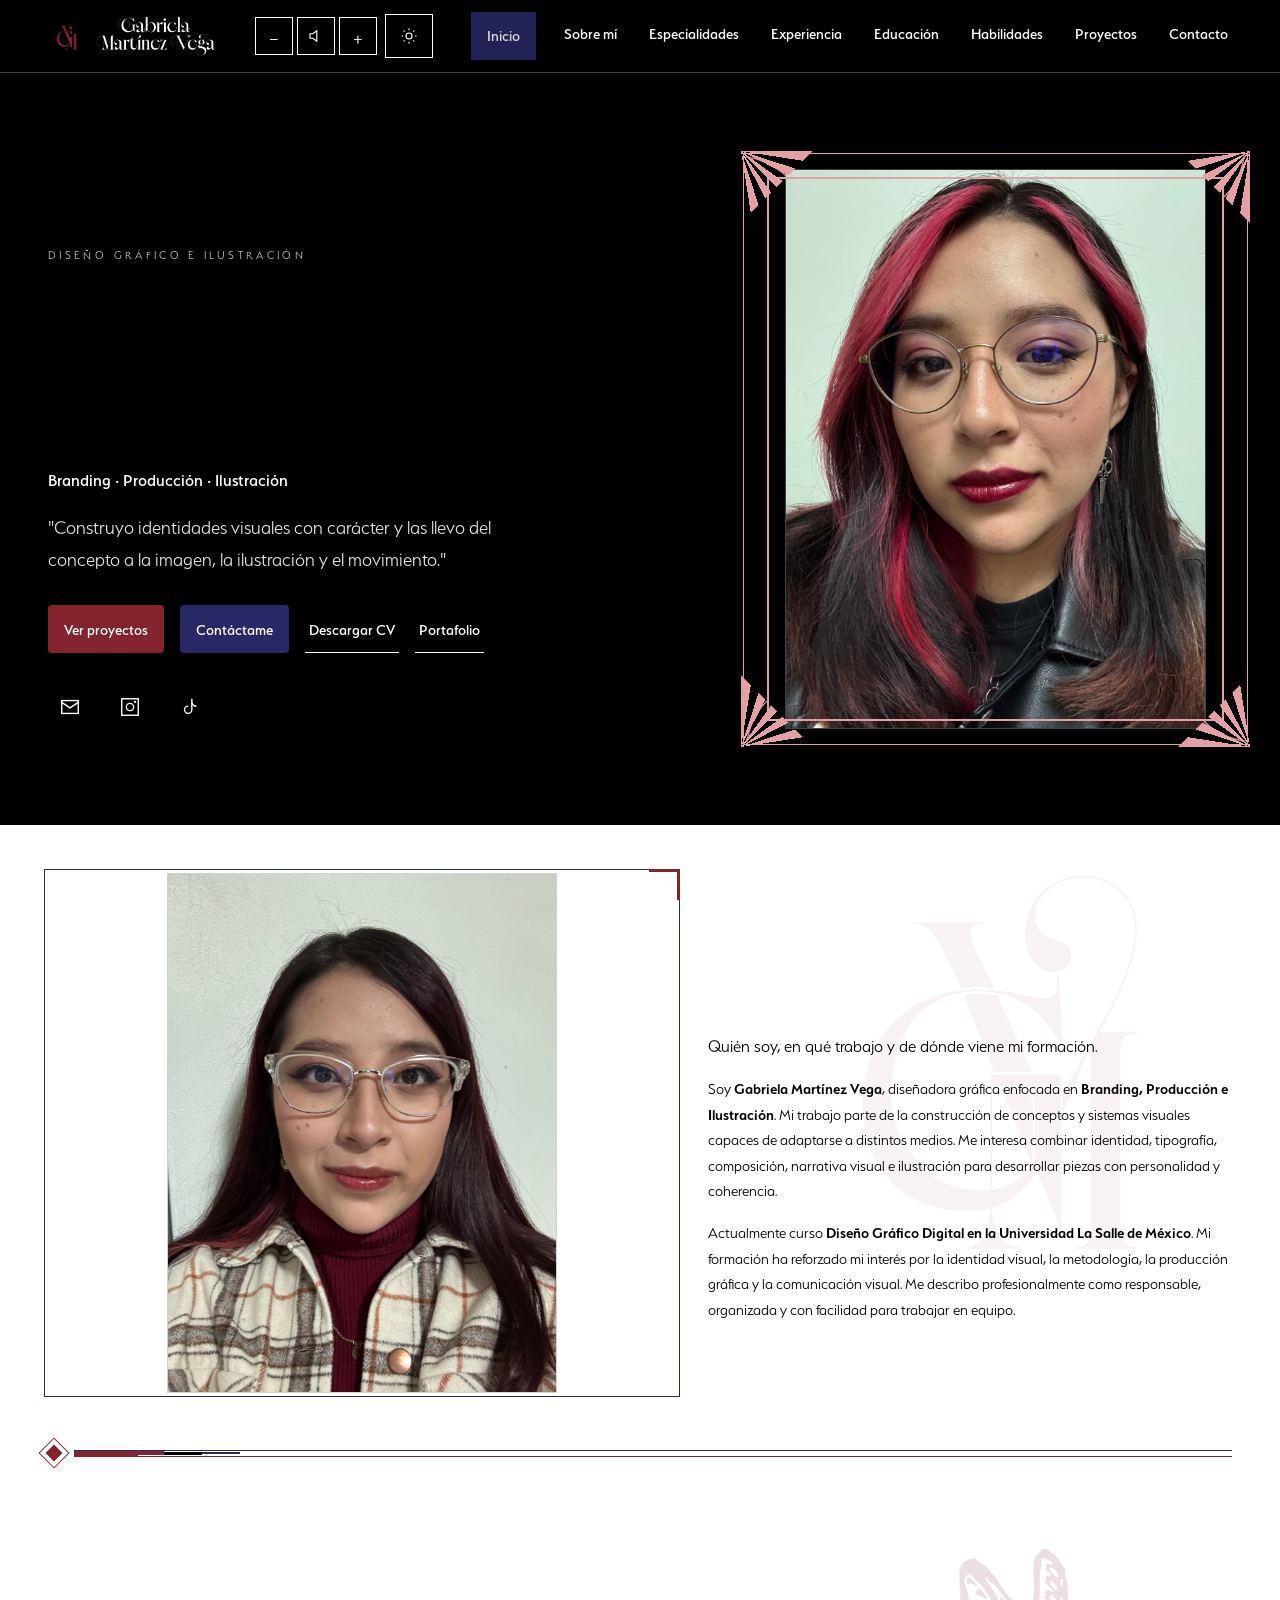
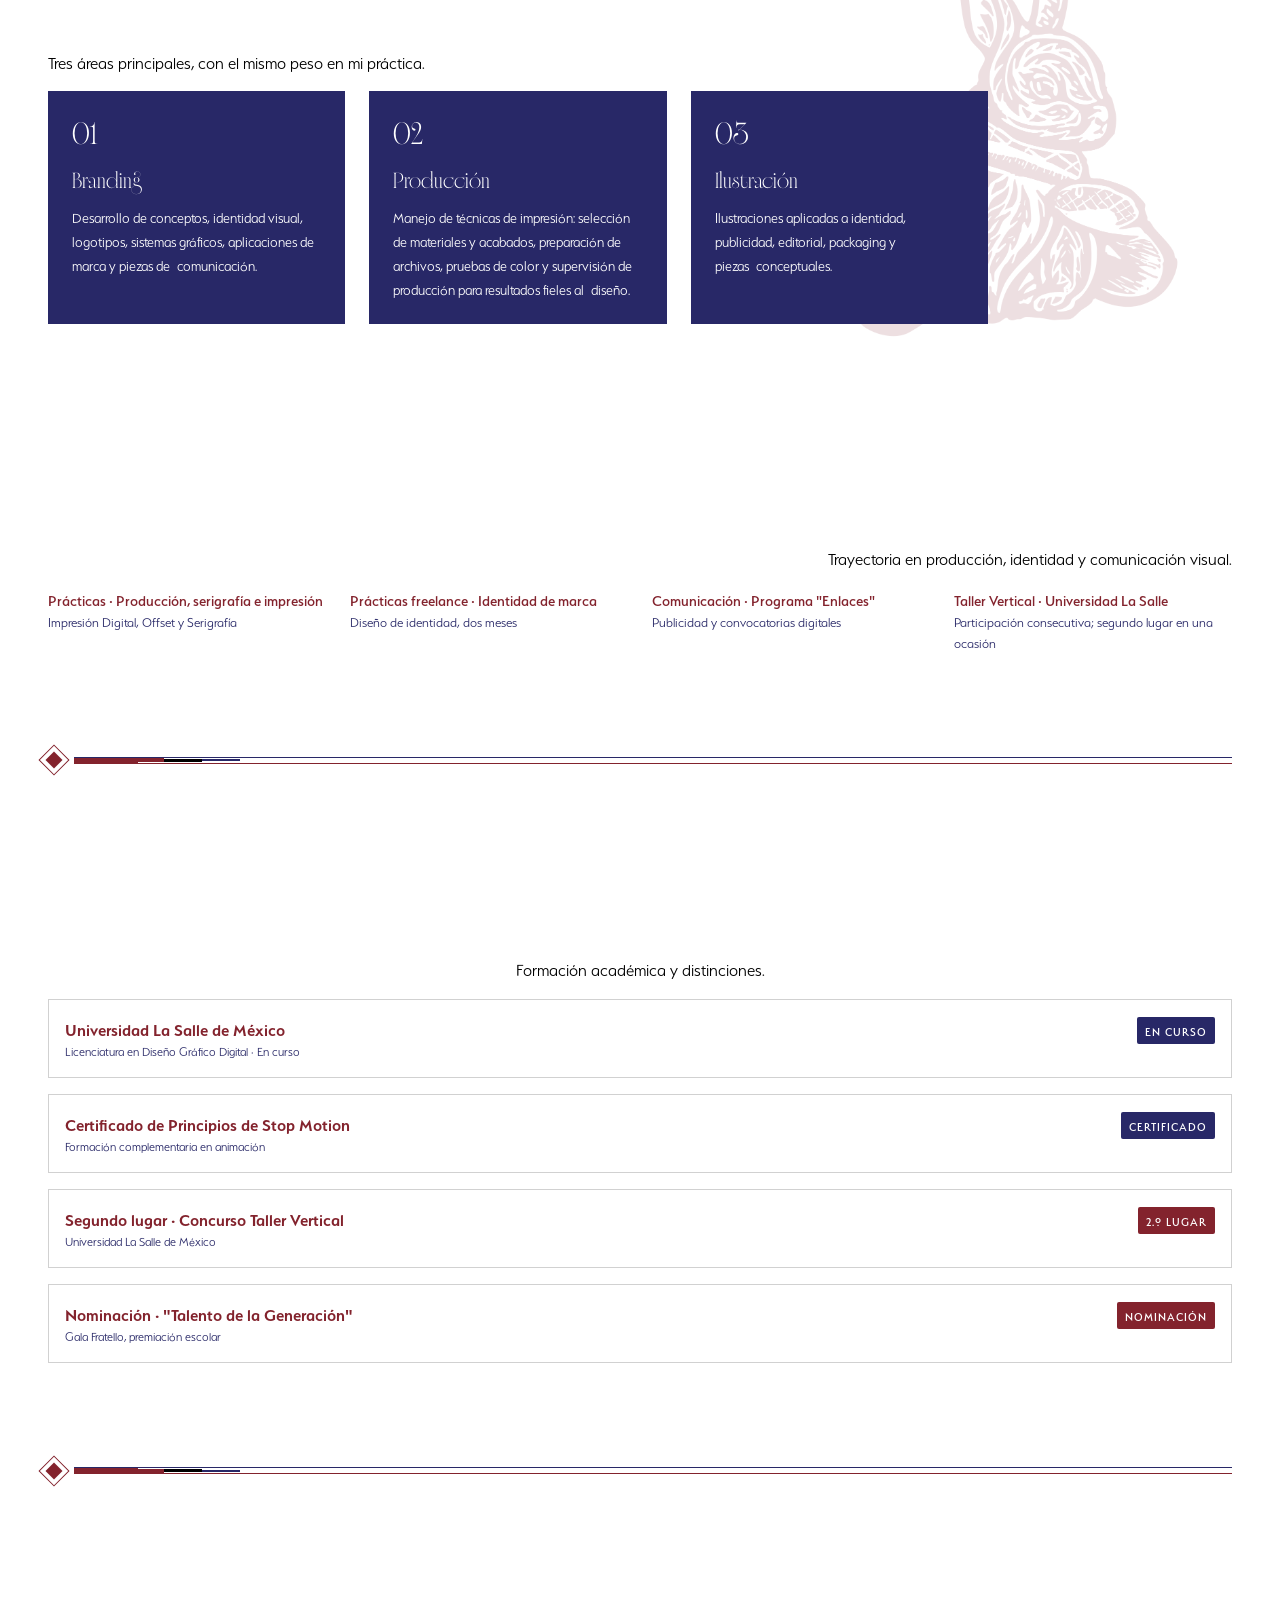
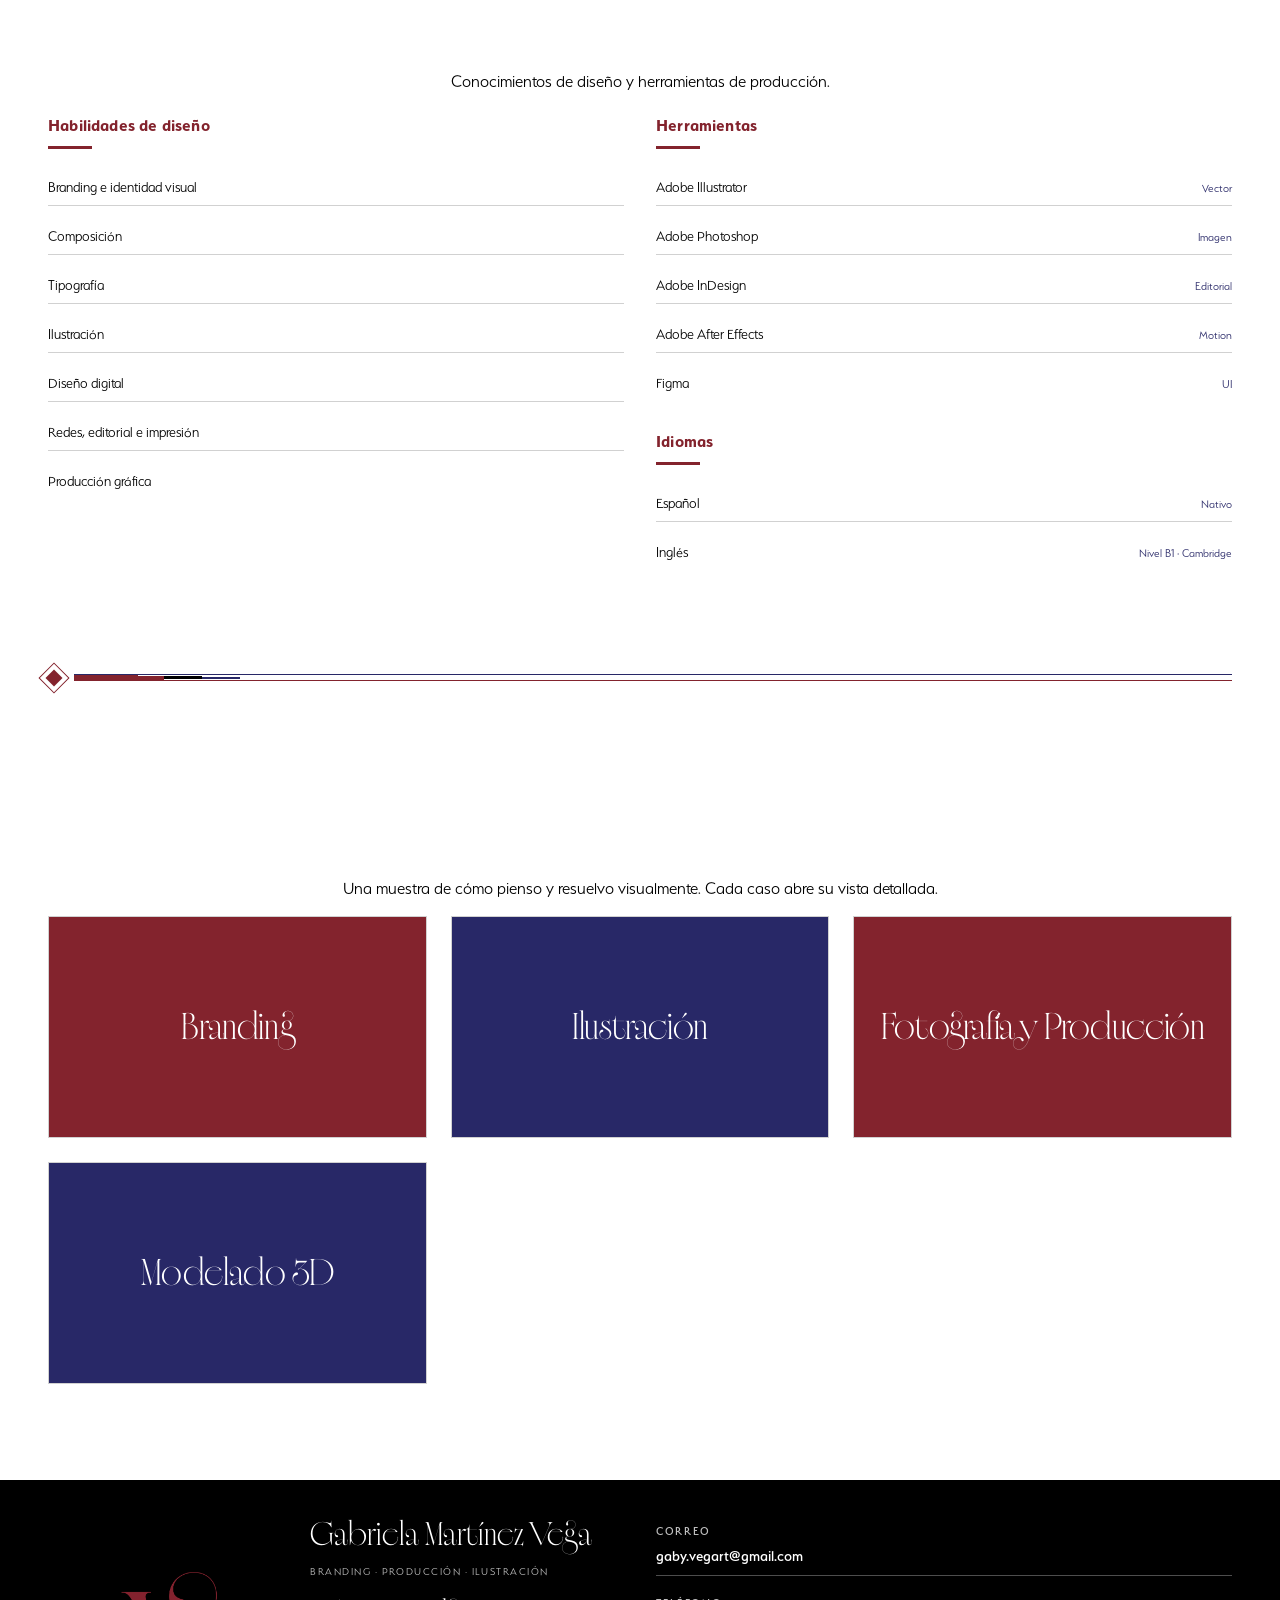
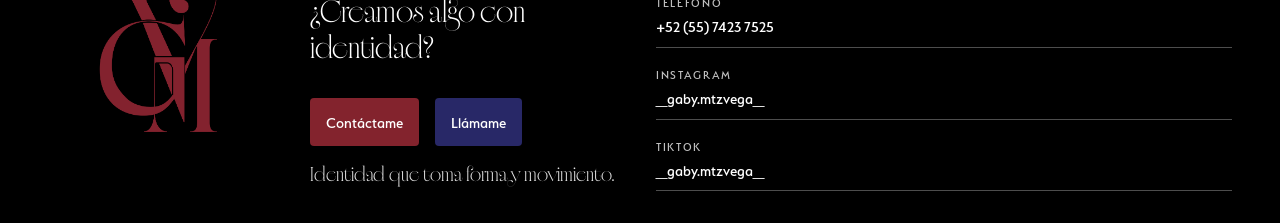
==== commit 3be530a0: "Galeria del proyecto de modelado 3D en layout dividido (imagen grande + grid)" ====
--- a/index.html
+++ b/index.html
@@ -1319,6 +1319,32 @@
   margin-bottom: 3px;
 }
 .modal-extra { margin-top: var(--space-lg); padding-top: var(--space-md); border-top: var(--border-thin); }
+.modal-gallery.is-split { display: block; }
+.mg-split {
+  display: grid;
+  grid-template-columns: 5fr 7fr;
+  gap: var(--space-xs);
+  align-items: stretch;
+}
+.mg-split .mg-left {
+  margin: 0;
+  border: var(--border-thin);
+  background: var(--color-surface-alt);
+  overflow: hidden;
+}
+.mg-split .mg-left img { width: 100%; height: 100%; min-height: 320px; object-fit: cover; }
+.mg-right {
+  display: grid;
+  grid-template-columns: 1fr 1fr;
+  gap: var(--space-xs);
+}
+.mg-right > * {
+  height: 190px;
+  margin: 0;
+}
+@media (max-width: 599px) {
+  .mg-split { grid-template-columns: 1fr; }
+}
 .modal-logo { margin: 0; padding: var(--space-sm); background: var(--color-surface-alt); display: flex; align-items: center; justify-content: center; }
 .modal-logo img { width: 100%; max-height: 320px; object-fit: contain; }
 .modal-logo.tall {
@@ -2185,13 +2211,13 @@
       logo: 'proyectos/modelado/personaje%20sin%20fondo.png',
       logoAlt: 'Modelo de personaje posado.',
       logoTall: true,
+      layout: 'split',
+      splitLeft: { src: 'proyectos/modelado/personaje_render_3.jpg', alt: 'Render adicional del personaje 3D.' },
       galeria: [
         { src: 'proyectos/modelado/playspace_1_44.png', alt: 'Vista del stand 3D de Playmobil.' },
         { video: { src: 'proyectos/modelado/turntable_casco.mp4', alt: 'Loop de movimiento del personaje 3D.' } },
         { src: 'proyectos/modelado/Personaje_GabrielaMartinez_1_0001%202.png', alt: 'Render del personaje 3D.' },
-        { src: 'proyectos/modelado/playspace_1_30.jpg', alt: 'Vista adicional del stand Playmobil.' },
-        { src: 'proyectos/modelado/personaje_render_3.jpg', alt: 'Render adicional del personaje 3D.' },
-        { src: 'proyectos/modelado/personaje_render_4.jpg', alt: 'Render alternativo del personaje 3D.' }
+        { src: 'proyectos/modelado/playspace_1_30.jpg', alt: 'Vista adicional del stand Playmobil.' }
       ]
     }
   };
@@ -2290,7 +2316,15 @@
         block.style.display = 'none';
       }
     });
-    pintarGaleria(galeria, p.galeria);
+    if (p.layout === 'split') {
+      galeria.classList.add('is-split');
+      galeria.innerHTML = '<div class="mg-split"><figure class="mg-left"></figure><div class="mg-right"></div></div>';
+      pintarGaleria(galeria.querySelector('.mg-left'), [p.splitLeft]);
+      pintarGaleria(galeria.querySelector('.mg-right'), p.galeria);
+    } else {
+      galeria.classList.remove('is-split');
+      pintarGaleria(galeria, p.galeria);
+    }
     var extraWrap = document.getElementById('modal-extra');
     if (p.extra && extraWrap) {
       var meta2 = document.getElementById('proyecto-meta-2');
